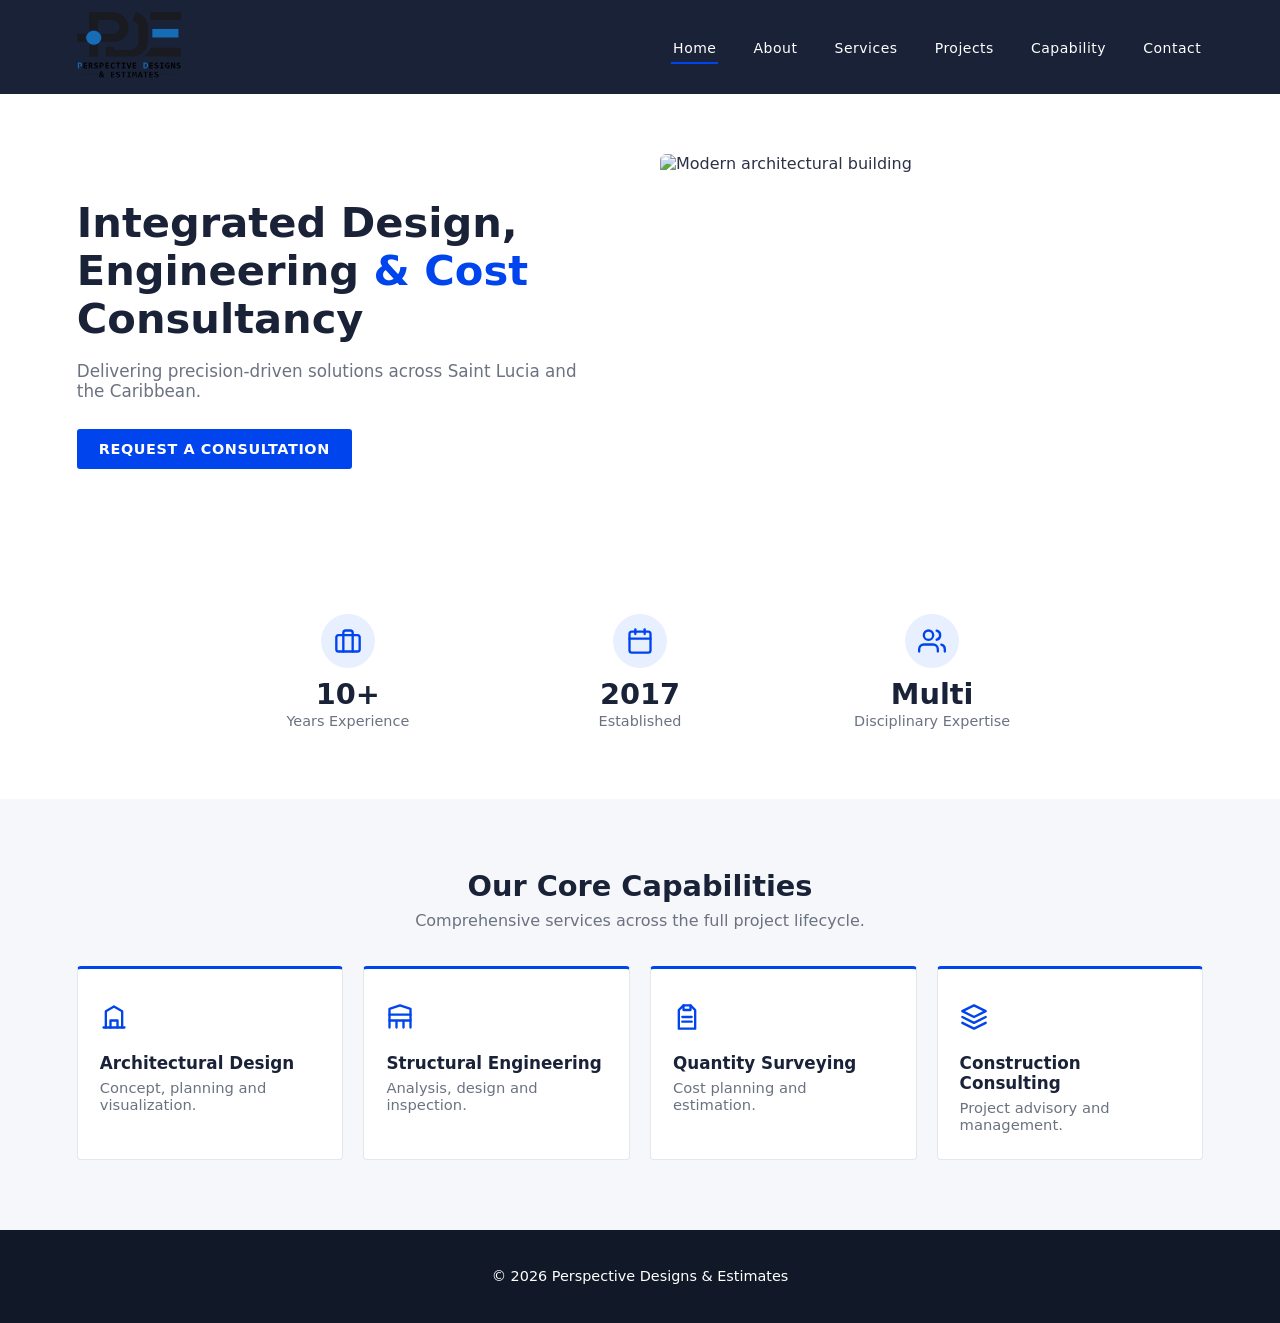
==== index.html @ bc28488f "Add files via upload" ====
<!DOCTYPE html>
<html lang="en">
<head>
<meta charset="UTF-8">
<meta name="viewport" content="width=device-width, initial-scale=1.0">
<title>PDE | Home</title>
<link rel="stylesheet" href="styles.css">
</head>

<body>

<header>
<img src="logo.png" class="logo" alt="PDE logo">
<nav>
<a href="index.html" class="active">Home</a>
<a href="about.html">About</a>
<a href="services.html">Services</a>
<a href="projects.html">Projects</a>
<a href="capability.html">Capability</a>
<a href="contact.html">Contact</a>
</nav>
</header>

<section class="hero-split">
<div class="hero-text">
<h1>Integrated Design, Engineering <span class="accent">&amp; Cost</span> Consultancy</h1>
<p>Delivering precision-driven solutions across Saint Lucia and the Caribbean.</p>
<a href="contact.html" class="btn">Request a Consultation</a>
</div>
<div class="hero-image">
<img src="https://images.unsplash.com/photo-1600585154340-be6161a56a0c?auto=format&fit=crop&w=1200&q=80" alt="Modern architectural building">
</div>
</section>

<section class="stats">
<div class="stat">
<div class="stat-icon">
<svg viewBox="0 0 24 24" width="28" height="28" fill="none" stroke="currentColor" stroke-width="2" stroke-linecap="round" stroke-linejoin="round"><rect x="2" y="7" width="20" height="14" rx="2"/><path d="M16 21V5a2 2 0 0 0-2-2h-4a2 2 0 0 0-2 2v16"/></svg>
</div>
<div class="stat-value">10+</div>
<div class="stat-label">Years Experience</div>
</div>
<div class="stat">
<div class="stat-icon">
<svg viewBox="0 0 24 24" width="28" height="28" fill="none" stroke="currentColor" stroke-width="2" stroke-linecap="round" stroke-linejoin="round"><rect x="3" y="4" width="18" height="18" rx="2"/><line x1="16" y1="2" x2="16" y2="6"/><line x1="8" y1="2" x2="8" y2="6"/><line x1="3" y1="10" x2="21" y2="10"/></svg>
</div>
<div class="stat-value">2017</div>
<div class="stat-label">Established</div>
</div>
<div class="stat">
<div class="stat-icon">
<svg viewBox="0 0 24 24" width="28" height="28" fill="none" stroke="currentColor" stroke-width="2" stroke-linecap="round" stroke-linejoin="round"><path d="M17 21v-2a4 4 0 0 0-4-4H5a4 4 0 0 0-4 4v2"/><circle cx="9" cy="7" r="4"/><path d="M23 21v-2a4 4 0 0 0-3-3.87"/><path d="M16 3.13a4 4 0 0 1 0 7.75"/></svg>
</div>
<div class="stat-value">Multi</div>
<div class="stat-label">Disciplinary Expertise</div>
</div>
</section>

<section class="section capabilities">
<div class="section-head">
<h2>Our Core Capabilities</h2>
<p>Comprehensive services across the full project lifecycle.</p>
</div>
<div class="grid">
<div class="card">
<div class="card-icon">
<svg viewBox="0 0 24 24" width="28" height="28" fill="none" stroke="currentColor" stroke-width="2" stroke-linecap="round" stroke-linejoin="round"><path d="M3 21h18"/><path d="M5 21V7l7-4 7 4v14"/><path d="M9 21v-6h6v6"/></svg>
</div>
<h3>Architectural Design</h3>
<p>Concept, planning and visualization.</p>
</div>
<div class="card">
<div class="card-icon">
<svg viewBox="0 0 24 24" width="28" height="28" fill="none" stroke="currentColor" stroke-width="2" stroke-linecap="round" stroke-linejoin="round"><path d="M3 21V5l9-3 9 3v16"/><path d="M3 10h18"/><path d="M3 15h18"/><path d="M9 21v-5"/><path d="M15 21v-5"/></svg>
</div>
<h3>Structural Engineering</h3>
<p>Analysis, design and inspection.</p>
</div>
<div class="card">
<div class="card-icon">
<svg viewBox="0 0 24 24" width="28" height="28" fill="none" stroke="currentColor" stroke-width="2" stroke-linecap="round" stroke-linejoin="round"><path d="M9 2h6l4 4v16H5V6z"/><path d="M9 2v4h6V2"/><path d="M8 12h8"/><path d="M8 16h8"/></svg>
</div>
<h3>Quantity Surveying</h3>
<p>Cost planning and estimation.</p>
</div>
<div class="card">
<div class="card-icon">
<svg viewBox="0 0 24 24" width="28" height="28" fill="none" stroke="currentColor" stroke-width="2" stroke-linecap="round" stroke-linejoin="round"><path d="M12 2L2 7l10 5 10-5-10-5z"/><path d="M2 17l10 5 10-5"/><path d="M2 12l10 5 10-5"/></svg>
</div>
<h3>Construction Consulting</h3>
<p>Project advisory and management.</p>
</div>
</div>
</section>

<footer>
<p>© 2026 Perspective Designs &amp; Estimates</p>
</footer>

</body>
</html>
---- styles.css ----
:root {
    --dark: #1a2238;
    --accent: #0044ED;
    --accent-soft: #e8efff;
    --gray: #f5f7fa;
    --text: #2c3147;
    --muted: #6b7280;
    --border: #e5e7eb;
}

* { box-sizing: border-box; }

body {
    margin: 0;
    font-family: 'Segoe UI', system-ui, -apple-system, sans-serif;
    color: var(--text);
    background: #fff;
}

h1, h2, h3 { color: var(--dark); }

/* HEADER */
header {
    background: var(--dark);
    padding: 12px 6%;
    display: flex;
    justify-content: space-between;
    align-items: center;
}

.logo {
    height: 70px;
}

nav a {
    color: #fff;
    margin-left: 28px;
    text-decoration: none;
    font-size: 14px;
    letter-spacing: 0.5px;
    padding: 6px 2px;
    border-bottom: 2px solid transparent;
    transition: border-color 0.2s;
}

nav a:hover,
nav a.active {
    border-bottom-color: var(--accent);
}

/* HERO SPLIT */
.hero-split {
    display: grid;
    grid-template-columns: 1fr 1fr;
    gap: 40px;
    align-items: center;
    padding: 60px 6%;
    background: #fff;
}

.hero-text h1 {
    font-size: 2.6rem;
    line-height: 1.15;
    margin: 0 0 18px;
    font-weight: 700;
}

.hero-text .accent { color: var(--accent); }

.hero-text p {
    color: var(--muted);
    font-size: 1.05rem;
    margin: 0 0 28px;
    max-width: 520px;
}

.hero-image img {
    width: 100%;
    height: 360px;
    object-fit: cover;
    border-radius: 6px;
    display: block;
}

/* STATS */
.stats {
    display: grid;
    grid-template-columns: repeat(3, 1fr);
    gap: 30px;
    padding: 30px 6% 60px;
    max-width: 1000px;
    margin: 0 auto;
}

.stat {
    display: flex;
    flex-direction: column;
    align-items: center;
    text-align: center;
    padding: 10px;
}

.stat-icon {
    width: 54px;
    height: 54px;
    border-radius: 50%;
    background: var(--accent-soft);
    color: var(--accent);
    display: flex;
    align-items: center;
    justify-content: center;
    margin-bottom: 12px;
}

.stat-value {
    font-size: 1.8rem;
    font-weight: 700;
    color: var(--dark);
    line-height: 1;
}

.stat-label {
    color: var(--muted);
    font-size: 0.9rem;
    margin-top: 4px;
}

/* SECTIONS */
.section {
    padding: 70px 6%;
}

.section.gray,
.capabilities {
    background: var(--gray);
}

.section-head {
    text-align: center;
    margin-bottom: 36px;
}

.section-head h2 {
    font-size: 1.8rem;
    margin: 0 0 8px;
}

.section-head p {
    color: var(--muted);
    margin: 0;
}

/* GRID */
.grid {
    display: grid;
    grid-template-columns: repeat(auto-fit, minmax(230px, 1fr));
    gap: 20px;
    max-width: 1200px;
    margin: 0 auto;
}

.card {
    background: #fff;
    padding: 26px 22px;
    border: 1px solid var(--border);
    border-top: 3px solid var(--accent);
    border-radius: 4px;
    transition: transform 0.2s, box-shadow 0.2s;
}

.card:hover {
    transform: translateY(-3px);
    box-shadow: 0 10px 24px rgba(26, 34, 56, 0.08);
}

.card-icon {
    width: 44px;
    height: 44px;
    color: var(--accent);
    margin-bottom: 14px;
    display: flex;
    align-items: center;
    justify-content: flex-start;
}

.card h3 {
    margin: 0 0 6px;
    font-size: 1.05rem;
}

.card p {
    margin: 0;
    color: var(--muted);
    font-size: 0.92rem;
}

/* BUTTON */
.btn {
    display: inline-block;
    background: var(--accent);
    color: #fff;
    padding: 12px 22px;
    text-decoration: none;
    border-radius: 3px;
    font-size: 0.9rem;
    letter-spacing: 0.6px;
    text-transform: uppercase;
    font-weight: 600;
    transition: background 0.2s;
}

.btn:hover { background: #0033b8; }

/* FORM */
input, textarea {
    width: 100%;
    padding: 10px;
    margin: 10px 0;
    border: 1px solid var(--border);
    border-radius: 3px;
    font-family: inherit;
    font-size: 0.95rem;
}

textarea { min-height: 120px; }

button[type="submit"] {
    background: var(--accent);
    color: #fff;
    border: none;
    padding: 12px 22px;
    border-radius: 3px;
    cursor: pointer;
    font-weight: 600;
    letter-spacing: 0.5px;
    text-transform: uppercase;
}

/* FOOTER */
footer {
    background: #111827;
    color: #fff;
    text-align: center;
    padding: 24px;
    font-size: 0.9rem;
}

/* RESPONSIVE */
@media (max-width: 860px) {
    header { flex-direction: column; gap: 12px; padding: 16px 6%; }
    nav a { margin: 0 12px; }
    .hero-split { grid-template-columns: 1fr; padding: 40px 6%; }
    .hero-text h1 { font-size: 2rem; }
    .hero-image img { height: 240px; }
    .stats { grid-template-columns: 1fr; gap: 20px; }
}
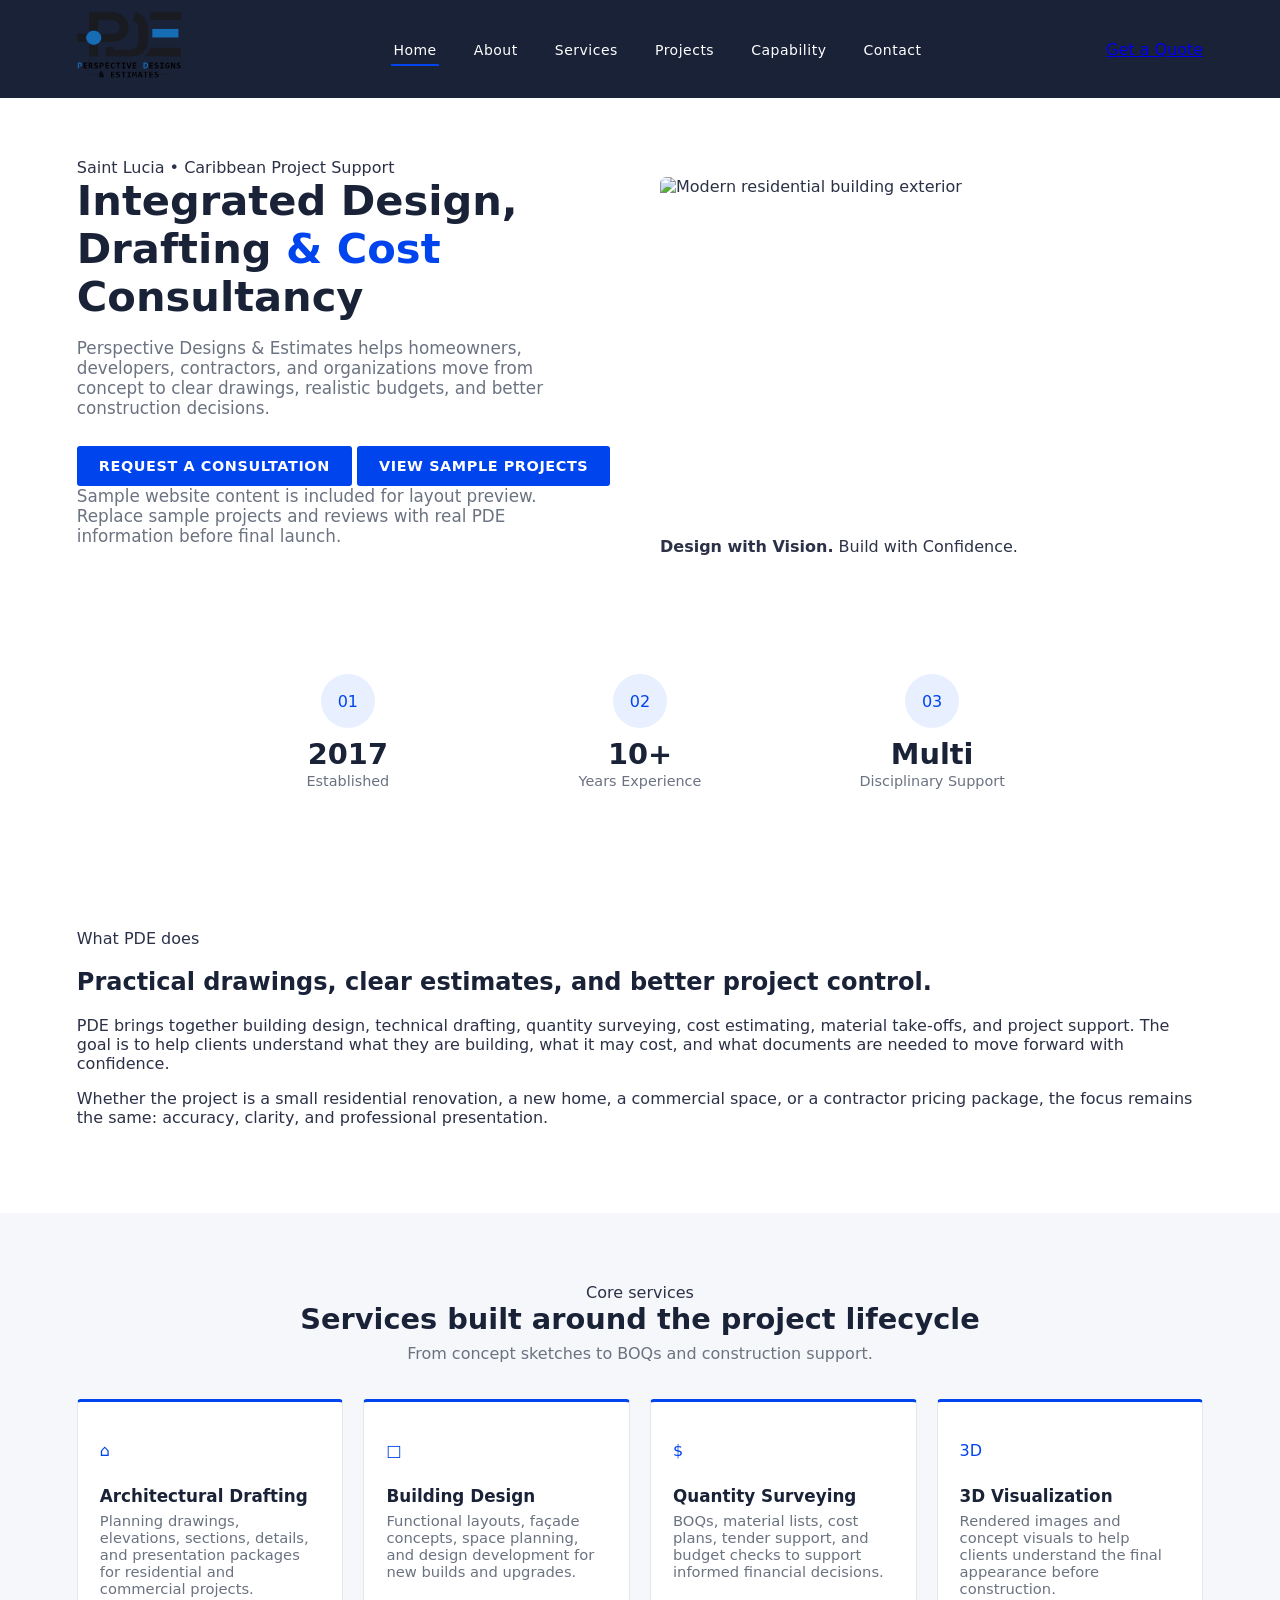
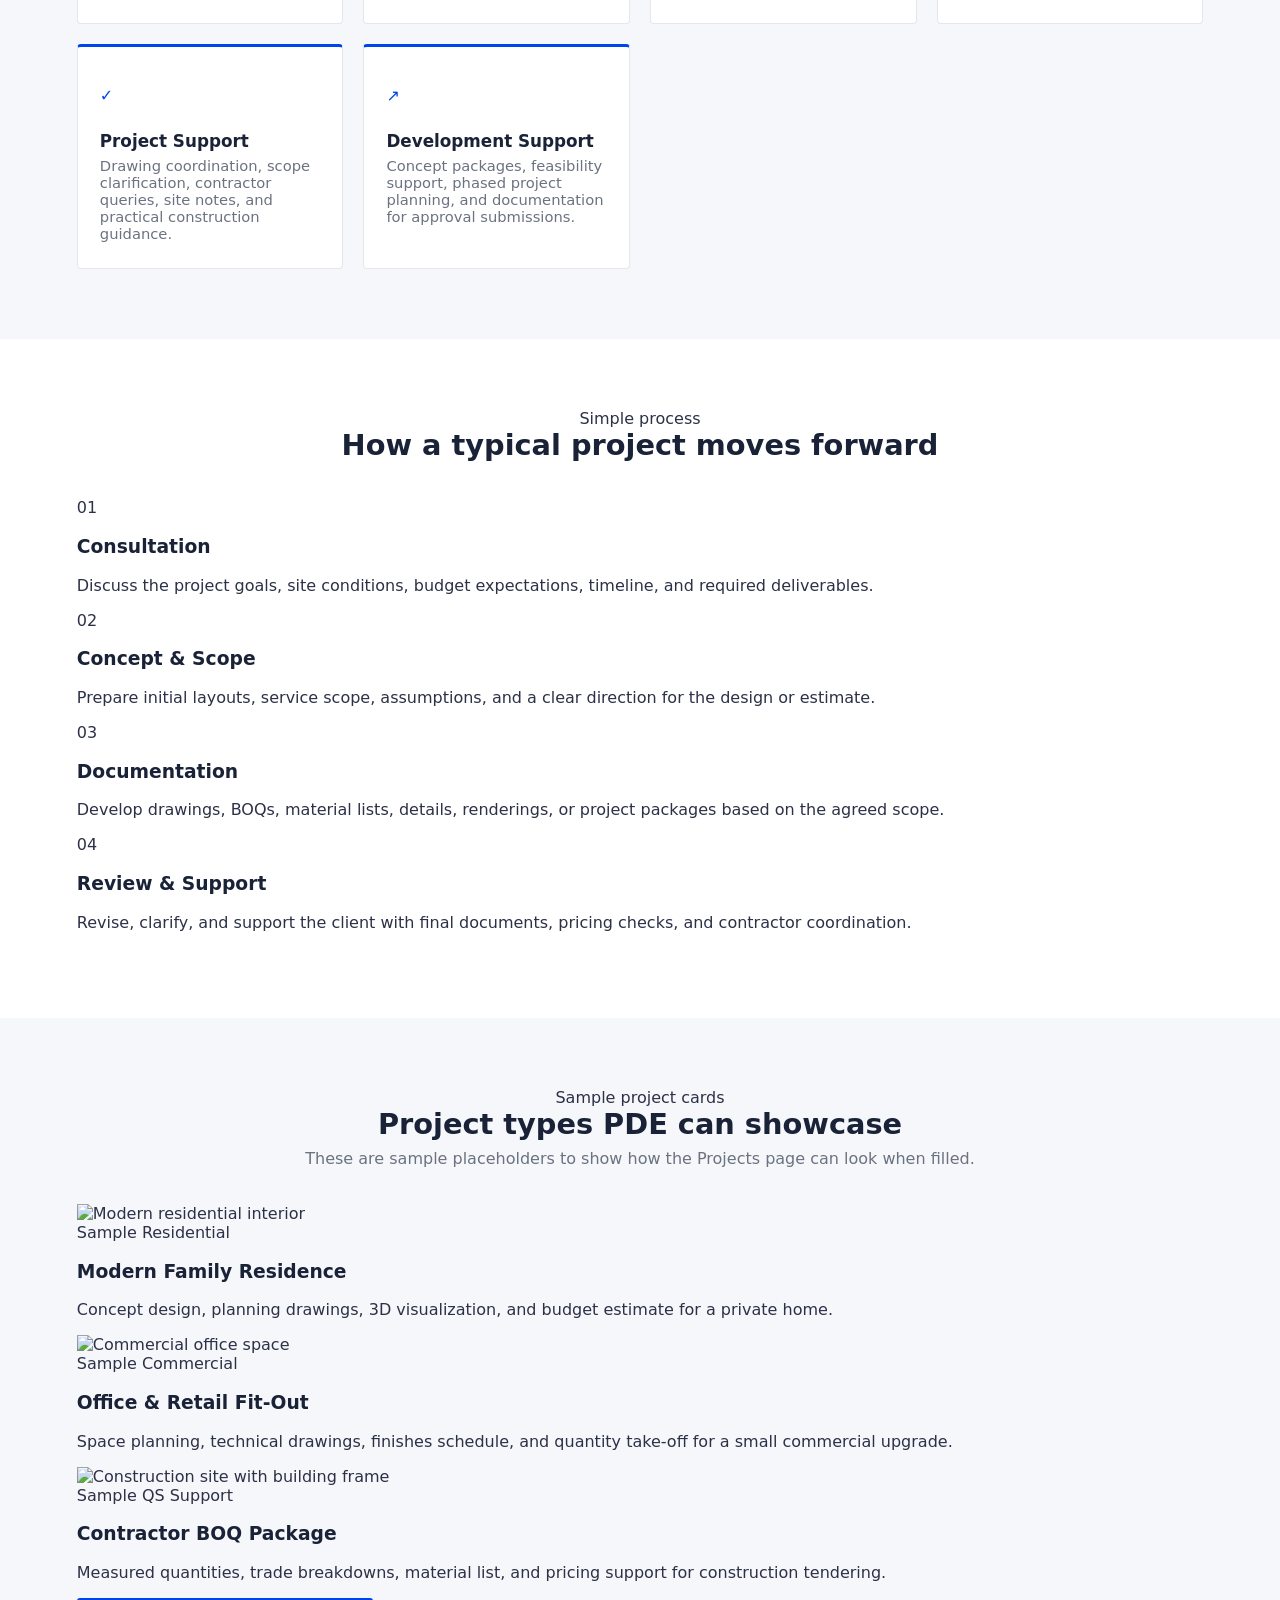
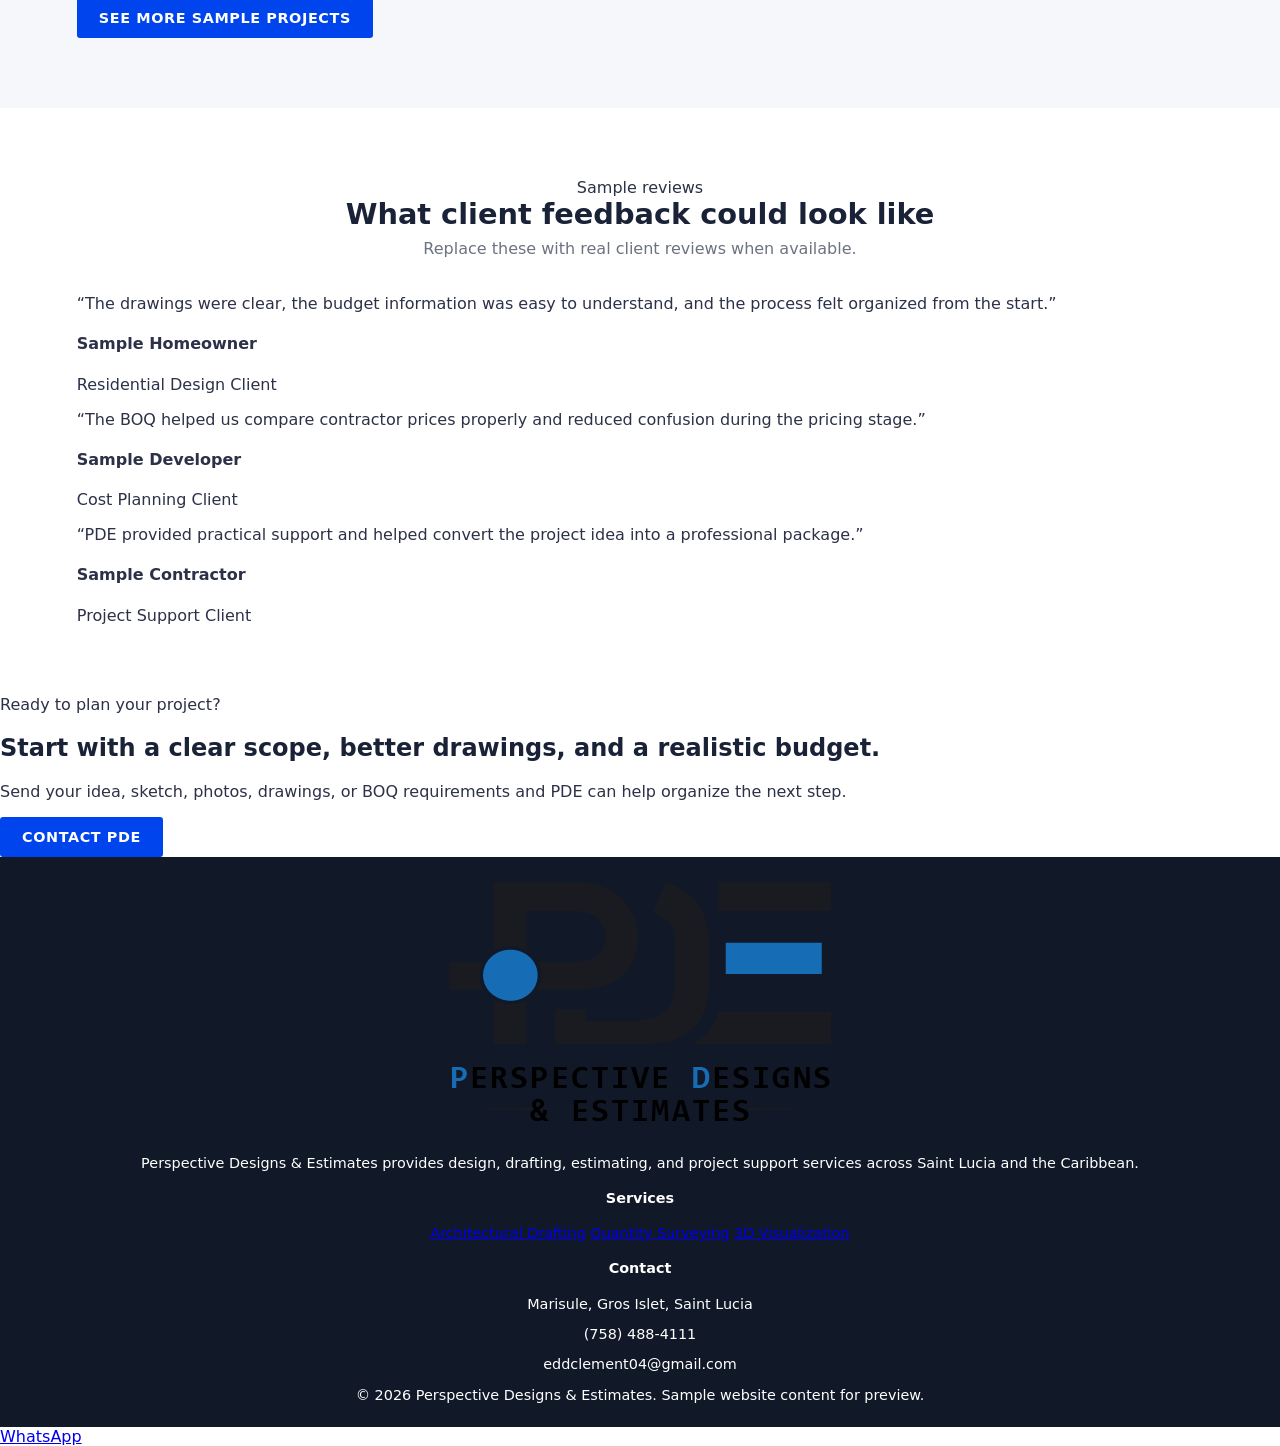
==== commit 49f3ffec: "Fill homepage with sample content" ====
--- a/index.html
+++ b/index.html
@@ -1,101 +1,245 @@
 <!DOCTYPE html>
 <html lang="en">
 <head>
-<meta charset="UTF-8">
-<meta name="viewport" content="width=device-width, initial-scale=1.0">
-<title>PDE | Home</title>
-<link rel="stylesheet" href="styles.css">
+  <meta charset="UTF-8">
+  <meta name="viewport" content="width=device-width, initial-scale=1.0">
+  <meta name="description" content="Perspective Designs & Estimates provides architectural drafting, building design, quantity surveying, estimating, and project support services in Saint Lucia and the Caribbean.">
+  <title>PDE | Perspective Designs & Estimates</title>
+  <link rel="stylesheet" href="styles.css">
 </head>
-
 <body>
 
-<header>
-<img src="logo.png" class="logo" alt="PDE logo">
-<nav>
-<a href="index.html" class="active">Home</a>
-<a href="about.html">About</a>
-<a href="services.html">Services</a>
-<a href="projects.html">Projects</a>
-<a href="capability.html">Capability</a>
-<a href="contact.html">Contact</a>
-</nav>
+<header class="site-header">
+  <a href="index.html" class="brand" aria-label="Perspective Designs & Estimates home">
+    <img src="logo.png" class="logo" alt="PDE logo">
+  </a>
+  <nav class="main-nav" aria-label="Main navigation">
+    <a href="index.html" class="active">Home</a>
+    <a href="about.html">About</a>
+    <a href="services.html">Services</a>
+    <a href="projects.html">Projects</a>
+    <a href="capability.html">Capability</a>
+    <a href="contact.html">Contact</a>
+  </nav>
+  <a href="contact.html" class="nav-cta">Get a Quote</a>
 </header>
 
-<section class="hero-split">
-<div class="hero-text">
-<h1>Integrated Design, Engineering <span class="accent">&amp; Cost</span> Consultancy</h1>
-<p>Delivering precision-driven solutions across Saint Lucia and the Caribbean.</p>
-<a href="contact.html" class="btn">Request a Consultation</a>
-</div>
-<div class="hero-image">
-<img src="https://images.unsplash.com/photo-1600585154340-be6161a56a0c?auto=format&fit=crop&w=1200&q=80" alt="Modern architectural building">
-</div>
-</section>
-
-<section class="stats">
-<div class="stat">
-<div class="stat-icon">
-<svg viewBox="0 0 24 24" width="28" height="28" fill="none" stroke="currentColor" stroke-width="2" stroke-linecap="round" stroke-linejoin="round"><rect x="2" y="7" width="20" height="14" rx="2"/><path d="M16 21V5a2 2 0 0 0-2-2h-4a2 2 0 0 0-2 2v16"/></svg>
-</div>
-<div class="stat-value">10+</div>
-<div class="stat-label">Years Experience</div>
-</div>
-<div class="stat">
-<div class="stat-icon">
-<svg viewBox="0 0 24 24" width="28" height="28" fill="none" stroke="currentColor" stroke-width="2" stroke-linecap="round" stroke-linejoin="round"><rect x="3" y="4" width="18" height="18" rx="2"/><line x1="16" y1="2" x2="16" y2="6"/><line x1="8" y1="2" x2="8" y2="6"/><line x1="3" y1="10" x2="21" y2="10"/></svg>
-</div>
-<div class="stat-value">2017</div>
-<div class="stat-label">Established</div>
-</div>
-<div class="stat">
-<div class="stat-icon">
-<svg viewBox="0 0 24 24" width="28" height="28" fill="none" stroke="currentColor" stroke-width="2" stroke-linecap="round" stroke-linejoin="round"><path d="M17 21v-2a4 4 0 0 0-4-4H5a4 4 0 0 0-4 4v2"/><circle cx="9" cy="7" r="4"/><path d="M23 21v-2a4 4 0 0 0-3-3.87"/><path d="M16 3.13a4 4 0 0 1 0 7.75"/></svg>
-</div>
-<div class="stat-value">Multi</div>
-<div class="stat-label">Disciplinary Expertise</div>
-</div>
-</section>
-
-<section class="section capabilities">
-<div class="section-head">
-<h2>Our Core Capabilities</h2>
-<p>Comprehensive services across the full project lifecycle.</p>
-</div>
-<div class="grid">
-<div class="card">
-<div class="card-icon">
-<svg viewBox="0 0 24 24" width="28" height="28" fill="none" stroke="currentColor" stroke-width="2" stroke-linecap="round" stroke-linejoin="round"><path d="M3 21h18"/><path d="M5 21V7l7-4 7 4v14"/><path d="M9 21v-6h6v6"/></svg>
-</div>
-<h3>Architectural Design</h3>
-<p>Concept, planning and visualization.</p>
-</div>
-<div class="card">
-<div class="card-icon">
-<svg viewBox="0 0 24 24" width="28" height="28" fill="none" stroke="currentColor" stroke-width="2" stroke-linecap="round" stroke-linejoin="round"><path d="M3 21V5l9-3 9 3v16"/><path d="M3 10h18"/><path d="M3 15h18"/><path d="M9 21v-5"/><path d="M15 21v-5"/></svg>
-</div>
-<h3>Structural Engineering</h3>
-<p>Analysis, design and inspection.</p>
-</div>
-<div class="card">
-<div class="card-icon">
-<svg viewBox="0 0 24 24" width="28" height="28" fill="none" stroke="currentColor" stroke-width="2" stroke-linecap="round" stroke-linejoin="round"><path d="M9 2h6l4 4v16H5V6z"/><path d="M9 2v4h6V2"/><path d="M8 12h8"/><path d="M8 16h8"/></svg>
-</div>
-<h3>Quantity Surveying</h3>
-<p>Cost planning and estimation.</p>
-</div>
-<div class="card">
-<div class="card-icon">
-<svg viewBox="0 0 24 24" width="28" height="28" fill="none" stroke="currentColor" stroke-width="2" stroke-linecap="round" stroke-linejoin="round"><path d="M12 2L2 7l10 5 10-5-10-5z"/><path d="M2 17l10 5 10-5"/><path d="M2 12l10 5 10-5"/></svg>
-</div>
-<h3>Construction Consulting</h3>
-<p>Project advisory and management.</p>
-</div>
-</div>
-</section>
-
-<footer>
-<p>© 2026 Perspective Designs &amp; Estimates</p>
+<main>
+  <section class="hero-split">
+    <div class="hero-text">
+      <span class="eyebrow">Saint Lucia • Caribbean Project Support</span>
+      <h1>Integrated Design, Drafting <span class="accent">& Cost</span> Consultancy</h1>
+      <p>Perspective Designs & Estimates helps homeowners, developers, contractors, and organizations move from concept to clear drawings, realistic budgets, and better construction decisions.</p>
+      <div class="button-row">
+        <a href="contact.html" class="btn">Request a Consultation</a>
+        <a href="projects.html" class="btn btn-outline">View Sample Projects</a>
+      </div>
+      <p class="sample-note">Sample website content is included for layout preview. Replace sample projects and reviews with real PDE information before final launch.</p>
+    </div>
+    <div class="hero-image feature-image">
+      <img src="https://images.unsplash.com/photo-1600585154340-be6161a56a0c?auto=format&fit=crop&w=1400&q=80" alt="Modern residential building exterior">
+      <div class="image-card">
+        <strong>Design with Vision.</strong>
+        <span>Build with Confidence.</span>
+      </div>
+    </div>
+  </section>
+
+  <section class="stats">
+    <div class="stat">
+      <div class="stat-icon">01</div>
+      <div class="stat-value">2017</div>
+      <div class="stat-label">Established</div>
+    </div>
+    <div class="stat">
+      <div class="stat-icon">02</div>
+      <div class="stat-value">10+</div>
+      <div class="stat-label">Years Experience</div>
+    </div>
+    <div class="stat">
+      <div class="stat-icon">03</div>
+      <div class="stat-value">Multi</div>
+      <div class="stat-label">Disciplinary Support</div>
+    </div>
+  </section>
+
+  <section class="section intro-section">
+    <div class="two-col">
+      <div>
+        <span class="eyebrow">What PDE does</span>
+        <h2>Practical drawings, clear estimates, and better project control.</h2>
+      </div>
+      <div>
+        <p>PDE brings together building design, technical drafting, quantity surveying, cost estimating, material take-offs, and project support. The goal is to help clients understand what they are building, what it may cost, and what documents are needed to move forward with confidence.</p>
+        <p>Whether the project is a small residential renovation, a new home, a commercial space, or a contractor pricing package, the focus remains the same: accuracy, clarity, and professional presentation.</p>
+      </div>
+    </div>
+  </section>
+
+  <section class="section gray capabilities">
+    <div class="section-head">
+      <span class="eyebrow">Core services</span>
+      <h2>Services built around the project lifecycle</h2>
+      <p>From concept sketches to BOQs and construction support.</p>
+    </div>
+    <div class="grid service-grid">
+      <article class="card">
+        <div class="card-icon">⌂</div>
+        <h3>Architectural Drafting</h3>
+        <p>Planning drawings, elevations, sections, details, and presentation packages for residential and commercial projects.</p>
+      </article>
+      <article class="card">
+        <div class="card-icon">□</div>
+        <h3>Building Design</h3>
+        <p>Functional layouts, façade concepts, space planning, and design development for new builds and upgrades.</p>
+      </article>
+      <article class="card">
+        <div class="card-icon">$</div>
+        <h3>Quantity Surveying</h3>
+        <p>BOQs, material lists, cost plans, tender support, and budget checks to support informed financial decisions.</p>
+      </article>
+      <article class="card">
+        <div class="card-icon">3D</div>
+        <h3>3D Visualization</h3>
+        <p>Rendered images and concept visuals to help clients understand the final appearance before construction.</p>
+      </article>
+      <article class="card">
+        <div class="card-icon">✓</div>
+        <h3>Project Support</h3>
+        <p>Drawing coordination, scope clarification, contractor queries, site notes, and practical construction guidance.</p>
+      </article>
+      <article class="card">
+        <div class="card-icon">↗</div>
+        <h3>Development Support</h3>
+        <p>Concept packages, feasibility support, phased project planning, and documentation for approval submissions.</p>
+      </article>
+    </div>
+  </section>
+
+  <section class="section process-section">
+    <div class="section-head">
+      <span class="eyebrow">Simple process</span>
+      <h2>How a typical project moves forward</h2>
+    </div>
+    <div class="process-grid">
+      <div class="process-step">
+        <span>01</span>
+        <h3>Consultation</h3>
+        <p>Discuss the project goals, site conditions, budget expectations, timeline, and required deliverables.</p>
+      </div>
+      <div class="process-step">
+        <span>02</span>
+        <h3>Concept & Scope</h3>
+        <p>Prepare initial layouts, service scope, assumptions, and a clear direction for the design or estimate.</p>
+      </div>
+      <div class="process-step">
+        <span>03</span>
+        <h3>Documentation</h3>
+        <p>Develop drawings, BOQs, material lists, details, renderings, or project packages based on the agreed scope.</p>
+      </div>
+      <div class="process-step">
+        <span>04</span>
+        <h3>Review & Support</h3>
+        <p>Revise, clarify, and support the client with final documents, pricing checks, and contractor coordination.</p>
+      </div>
+    </div>
+  </section>
+
+  <section class="section gray">
+    <div class="section-head">
+      <span class="eyebrow">Sample project cards</span>
+      <h2>Project types PDE can showcase</h2>
+      <p>These are sample placeholders to show how the Projects page can look when filled.</p>
+    </div>
+    <div class="project-grid">
+      <article class="project-card">
+        <img src="https://images.unsplash.com/photo-1600607687920-4e2a09cf159d?auto=format&fit=crop&w=900&q=80" alt="Modern residential interior">
+        <div class="project-content">
+          <span class="tag">Sample Residential</span>
+          <h3>Modern Family Residence</h3>
+          <p>Concept design, planning drawings, 3D visualization, and budget estimate for a private home.</p>
+        </div>
+      </article>
+      <article class="project-card">
+        <img src="https://images.unsplash.com/photo-1497366811353-6870744d04b2?auto=format&fit=crop&w=900&q=80" alt="Commercial office space">
+        <div class="project-content">
+          <span class="tag">Sample Commercial</span>
+          <h3>Office & Retail Fit-Out</h3>
+          <p>Space planning, technical drawings, finishes schedule, and quantity take-off for a small commercial upgrade.</p>
+        </div>
+      </article>
+      <article class="project-card">
+        <img src="https://images.unsplash.com/photo-1503387762-592deb58ef4e?auto=format&fit=crop&w=900&q=80" alt="Construction site with building frame">
+        <div class="project-content">
+          <span class="tag">Sample QS Support</span>
+          <h3>Contractor BOQ Package</h3>
+          <p>Measured quantities, trade breakdowns, material list, and pricing support for construction tendering.</p>
+        </div>
+      </article>
+    </div>
+    <div class="center-actions">
+      <a href="projects.html" class="btn">See More Sample Projects</a>
+    </div>
+  </section>
+
+  <section class="section testimonials-section">
+    <div class="section-head">
+      <span class="eyebrow">Sample reviews</span>
+      <h2>What client feedback could look like</h2>
+      <p>Replace these with real client reviews when available.</p>
+    </div>
+    <div class="testimonial-grid">
+      <article class="testimonial">
+        <p>“The drawings were clear, the budget information was easy to understand, and the process felt organized from the start.”</p>
+        <h4>Sample Homeowner</h4>
+        <span>Residential Design Client</span>
+      </article>
+      <article class="testimonial">
+        <p>“The BOQ helped us compare contractor prices properly and reduced confusion during the pricing stage.”</p>
+        <h4>Sample Developer</h4>
+        <span>Cost Planning Client</span>
+      </article>
+      <article class="testimonial">
+        <p>“PDE provided practical support and helped convert the project idea into a professional package.”</p>
+        <h4>Sample Contractor</h4>
+        <span>Project Support Client</span>
+      </article>
+    </div>
+  </section>
+
+  <section class="cta-band">
+    <div>
+      <span class="eyebrow light">Ready to plan your project?</span>
+      <h2>Start with a clear scope, better drawings, and a realistic budget.</h2>
+      <p>Send your idea, sketch, photos, drawings, or BOQ requirements and PDE can help organize the next step.</p>
+    </div>
+    <a href="contact.html" class="btn btn-light">Contact PDE</a>
+  </section>
+</main>
+
+<footer class="site-footer">
+  <div class="footer-grid">
+    <div>
+      <img src="logo.png" class="footer-logo" alt="PDE logo">
+      <p>Perspective Designs & Estimates provides design, drafting, estimating, and project support services across Saint Lucia and the Caribbean.</p>
+    </div>
+    <div>
+      <h4>Services</h4>
+      <a href="services.html">Architectural Drafting</a>
+      <a href="services.html">Quantity Surveying</a>
+      <a href="services.html">3D Visualization</a>
+    </div>
+    <div>
+      <h4>Contact</h4>
+      <p>Marisule, Gros Islet, Saint Lucia</p>
+      <p>(758) 488-4111</p>
+      <p>eddclement04@gmail.com</p>
+    </div>
+  </div>
+  <div class="footer-bottom">© 2026 Perspective Designs & Estimates. Sample website content for preview.</div>
 </footer>
+
+<a class="whatsapp-float" href="https://wa.me/17584884111" aria-label="Message PDE on WhatsApp">WhatsApp</a>
 
 </body>
 </html>
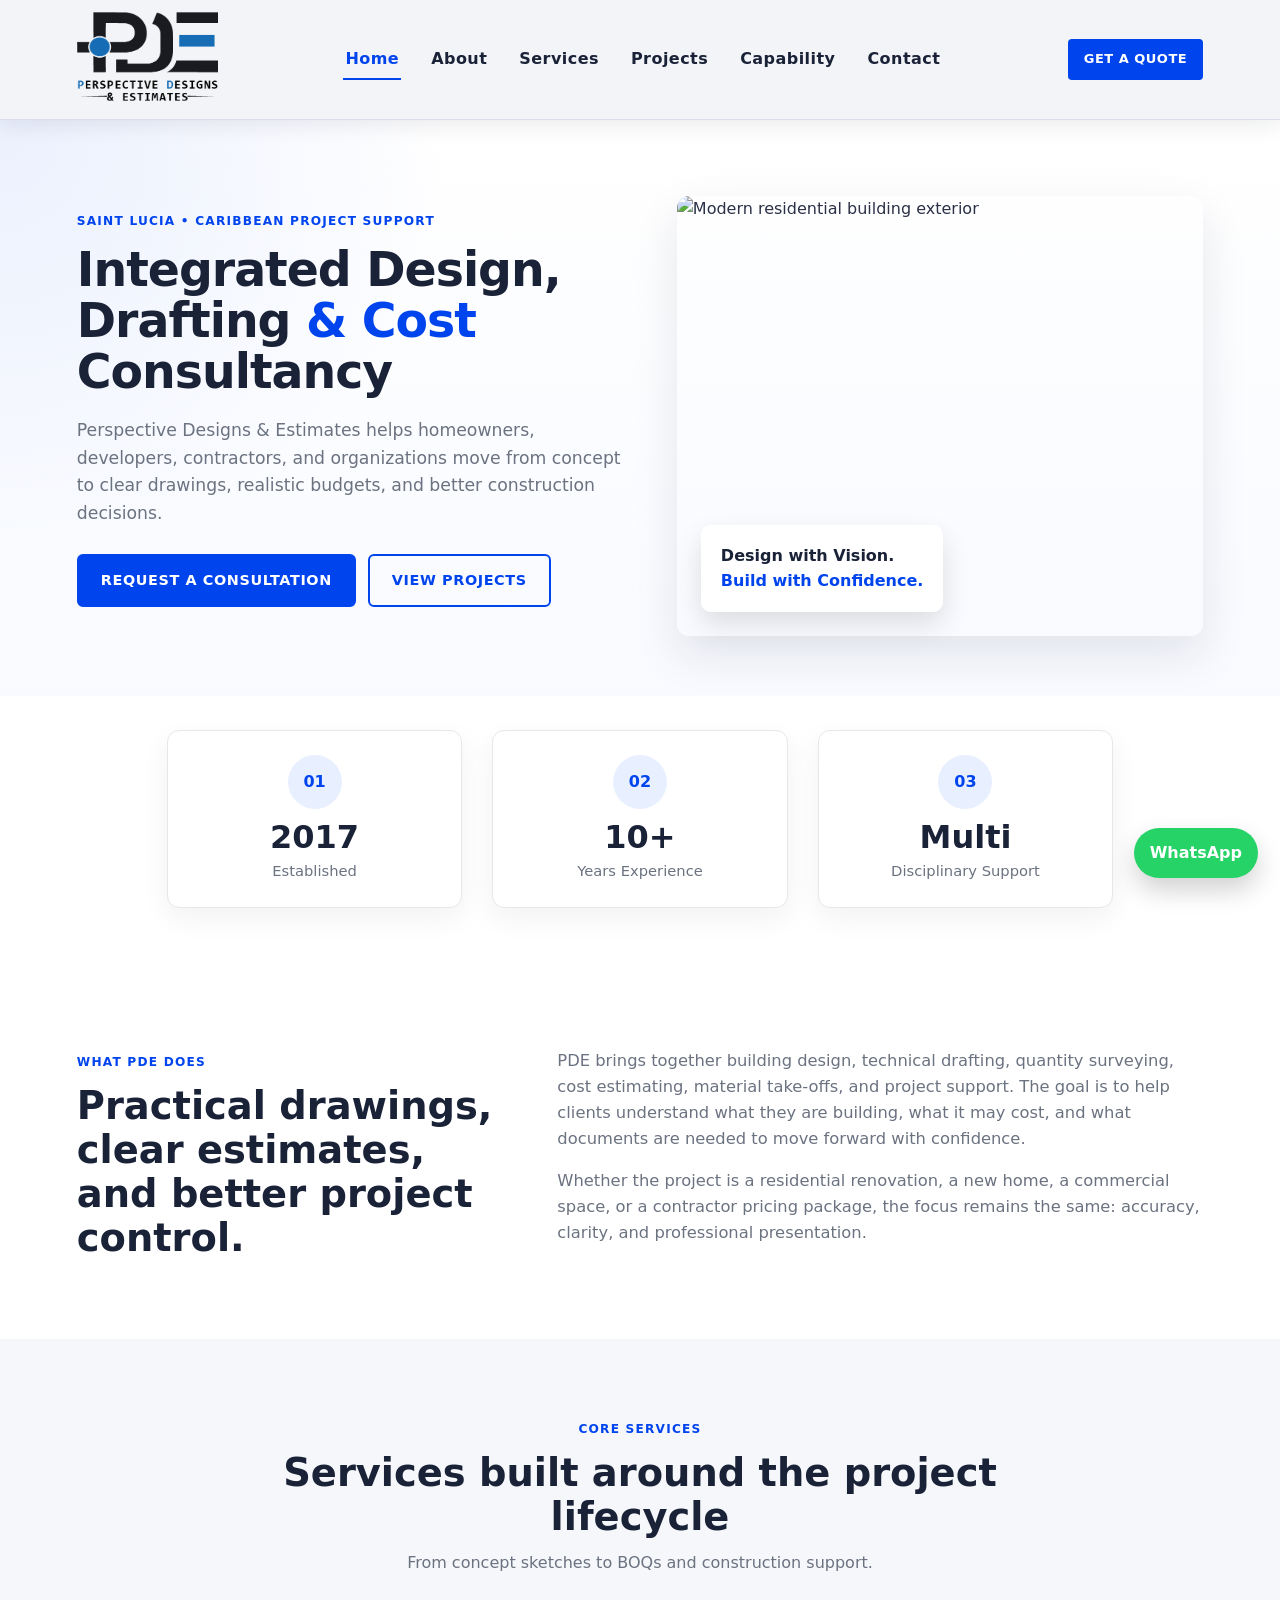
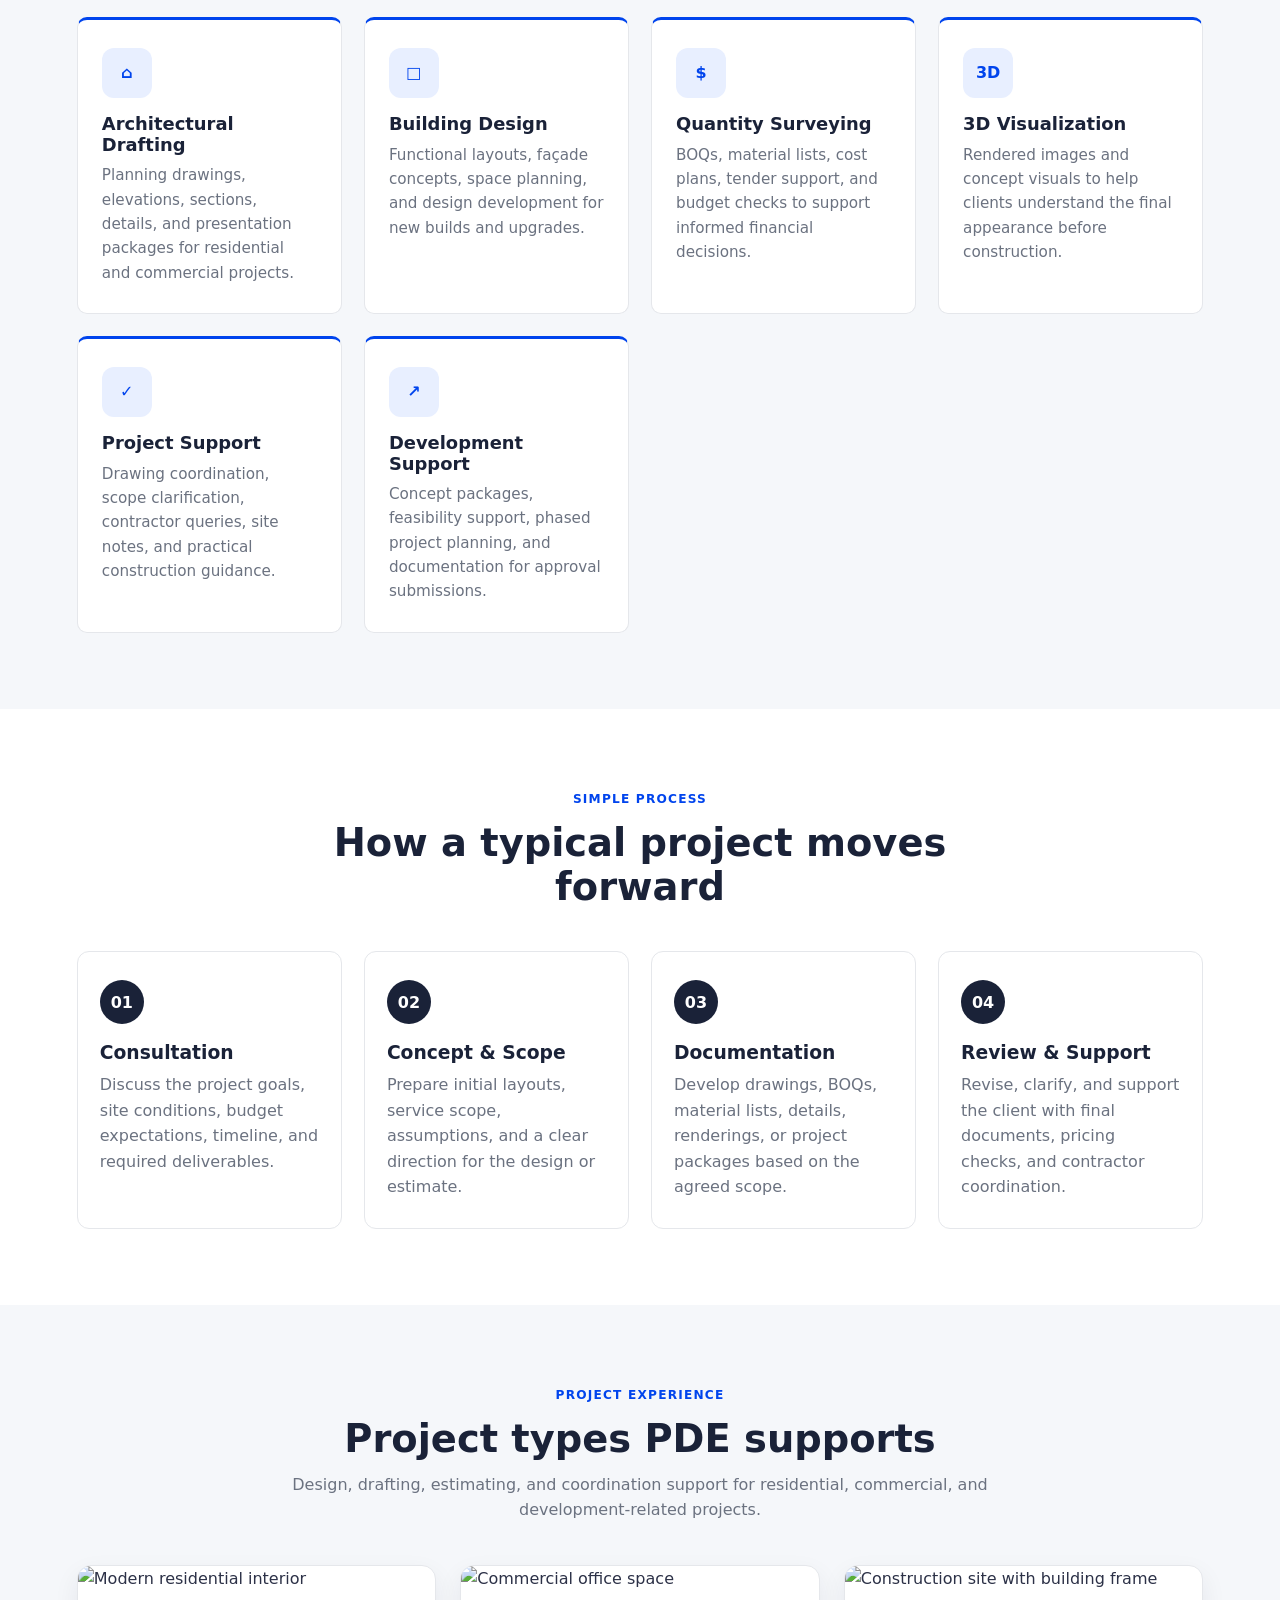
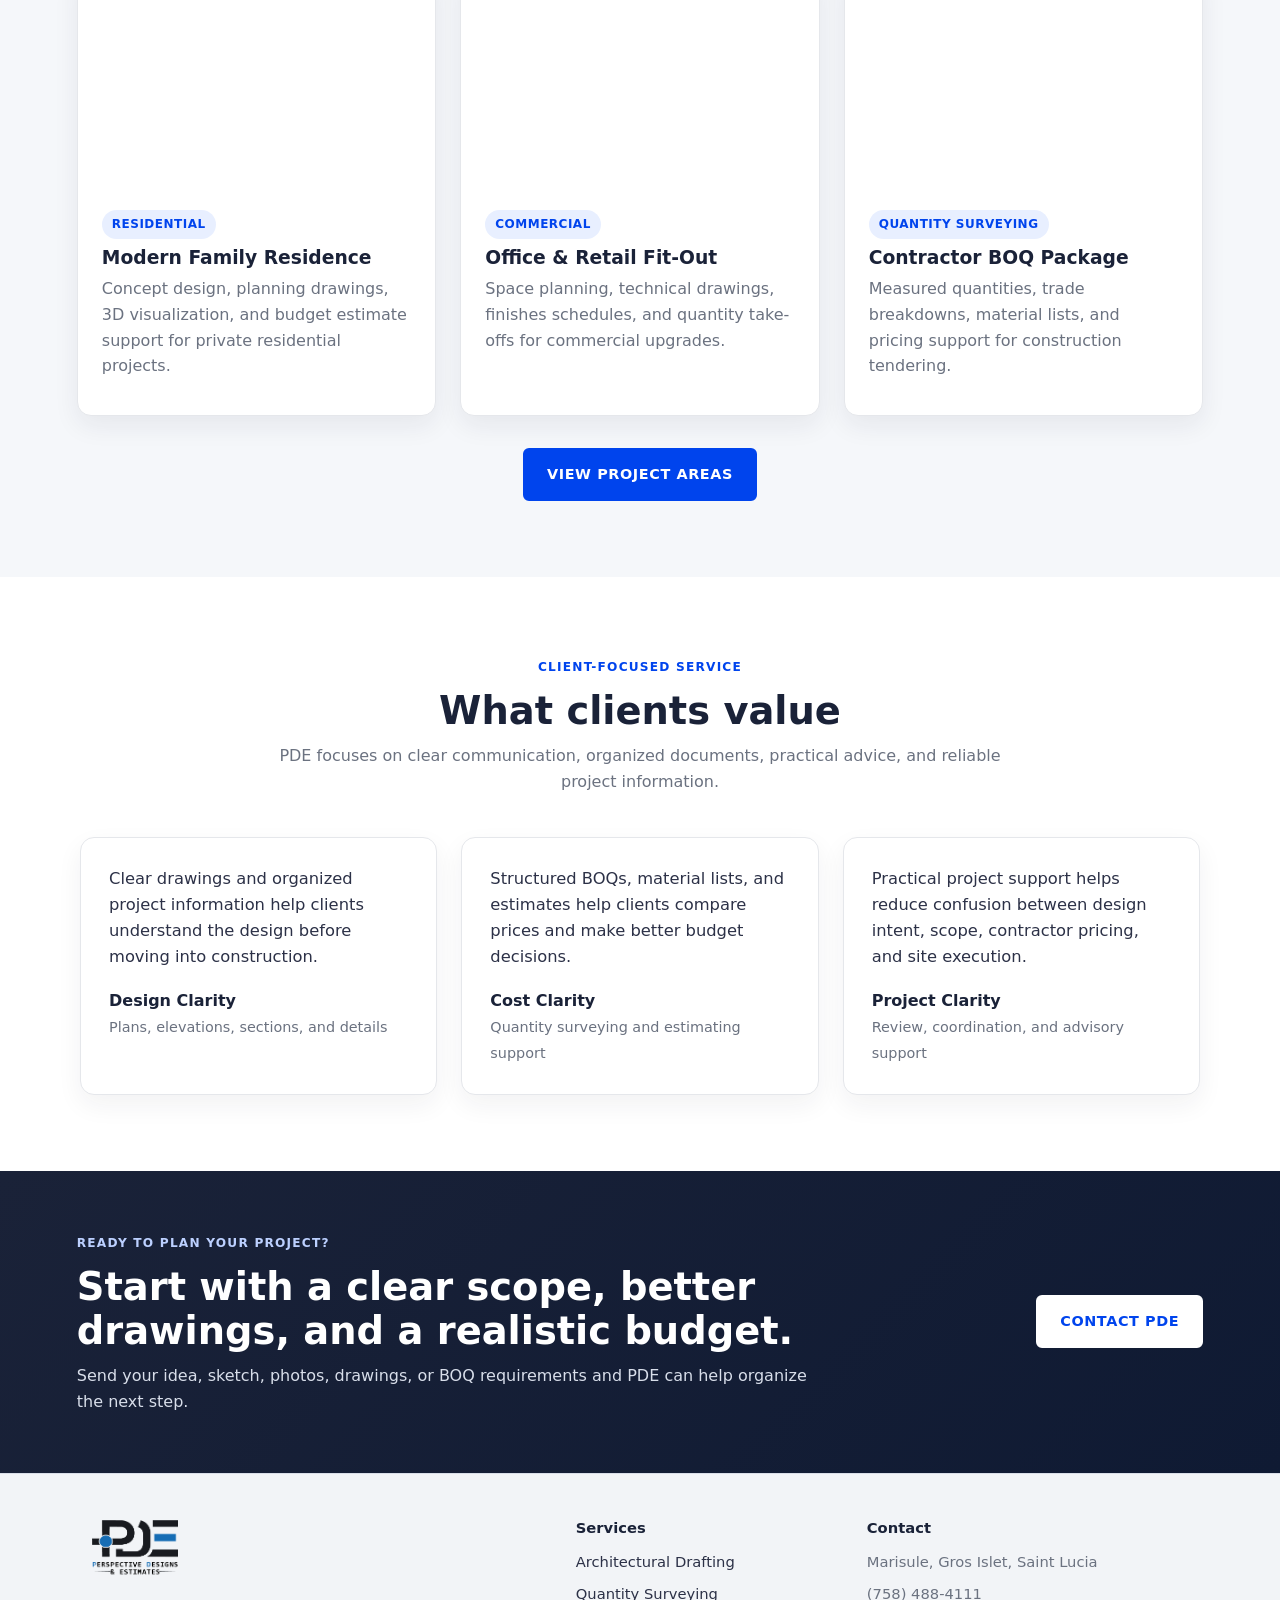
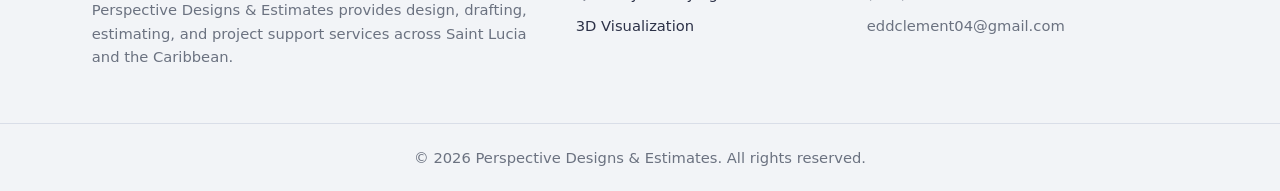
==== commit 5bad15a4: "Remove sample wording from homepage" ====
--- a/index.html
+++ b/index.html
@@ -32,9 +32,8 @@
       <p>Perspective Designs & Estimates helps homeowners, developers, contractors, and organizations move from concept to clear drawings, realistic budgets, and better construction decisions.</p>
       <div class="button-row">
         <a href="contact.html" class="btn">Request a Consultation</a>
-        <a href="projects.html" class="btn btn-outline">View Sample Projects</a>
-      </div>
-      <p class="sample-note">Sample website content is included for layout preview. Replace sample projects and reviews with real PDE information before final launch.</p>
+        <a href="projects.html" class="btn btn-outline">View Projects</a>
+      </div>
     </div>
     <div class="hero-image feature-image">
       <img src="https://images.unsplash.com/photo-1600585154340-be6161a56a0c?auto=format&fit=crop&w=1400&q=80" alt="Modern residential building exterior">
@@ -71,7 +70,7 @@
       </div>
       <div>
         <p>PDE brings together building design, technical drafting, quantity surveying, cost estimating, material take-offs, and project support. The goal is to help clients understand what they are building, what it may cost, and what documents are needed to move forward with confidence.</p>
-        <p>Whether the project is a small residential renovation, a new home, a commercial space, or a contractor pricing package, the focus remains the same: accuracy, clarity, and professional presentation.</p>
+        <p>Whether the project is a residential renovation, a new home, a commercial space, or a contractor pricing package, the focus remains the same: accuracy, clarity, and professional presentation.</p>
       </div>
     </div>
   </section>
@@ -147,62 +146,62 @@
 
   <section class="section gray">
     <div class="section-head">
-      <span class="eyebrow">Sample project cards</span>
-      <h2>Project types PDE can showcase</h2>
-      <p>These are sample placeholders to show how the Projects page can look when filled.</p>
+      <span class="eyebrow">Project experience</span>
+      <h2>Project types PDE supports</h2>
+      <p>Design, drafting, estimating, and coordination support for residential, commercial, and development-related projects.</p>
     </div>
     <div class="project-grid">
       <article class="project-card">
         <img src="https://images.unsplash.com/photo-1600607687920-4e2a09cf159d?auto=format&fit=crop&w=900&q=80" alt="Modern residential interior">
         <div class="project-content">
-          <span class="tag">Sample Residential</span>
+          <span class="tag">Residential</span>
           <h3>Modern Family Residence</h3>
-          <p>Concept design, planning drawings, 3D visualization, and budget estimate for a private home.</p>
+          <p>Concept design, planning drawings, 3D visualization, and budget estimate support for private residential projects.</p>
         </div>
       </article>
       <article class="project-card">
         <img src="https://images.unsplash.com/photo-1497366811353-6870744d04b2?auto=format&fit=crop&w=900&q=80" alt="Commercial office space">
         <div class="project-content">
-          <span class="tag">Sample Commercial</span>
+          <span class="tag">Commercial</span>
           <h3>Office & Retail Fit-Out</h3>
-          <p>Space planning, technical drawings, finishes schedule, and quantity take-off for a small commercial upgrade.</p>
+          <p>Space planning, technical drawings, finishes schedules, and quantity take-offs for commercial upgrades.</p>
         </div>
       </article>
       <article class="project-card">
         <img src="https://images.unsplash.com/photo-1503387762-592deb58ef4e?auto=format&fit=crop&w=900&q=80" alt="Construction site with building frame">
         <div class="project-content">
-          <span class="tag">Sample QS Support</span>
+          <span class="tag">Quantity Surveying</span>
           <h3>Contractor BOQ Package</h3>
-          <p>Measured quantities, trade breakdowns, material list, and pricing support for construction tendering.</p>
+          <p>Measured quantities, trade breakdowns, material lists, and pricing support for construction tendering.</p>
         </div>
       </article>
     </div>
     <div class="center-actions">
-      <a href="projects.html" class="btn">See More Sample Projects</a>
+      <a href="projects.html" class="btn">View Project Areas</a>
     </div>
   </section>
 
   <section class="section testimonials-section">
     <div class="section-head">
-      <span class="eyebrow">Sample reviews</span>
-      <h2>What client feedback could look like</h2>
-      <p>Replace these with real client reviews when available.</p>
+      <span class="eyebrow">Client-focused service</span>
+      <h2>What clients value</h2>
+      <p>PDE focuses on clear communication, organized documents, practical advice, and reliable project information.</p>
     </div>
     <div class="testimonial-grid">
       <article class="testimonial">
-        <p>“The drawings were clear, the budget information was easy to understand, and the process felt organized from the start.”</p>
-        <h4>Sample Homeowner</h4>
-        <span>Residential Design Client</span>
+        <p>Clear drawings and organized project information help clients understand the design before moving into construction.</p>
+        <h4>Design Clarity</h4>
+        <span>Plans, elevations, sections, and details</span>
       </article>
       <article class="testimonial">
-        <p>“The BOQ helped us compare contractor prices properly and reduced confusion during the pricing stage.”</p>
-        <h4>Sample Developer</h4>
-        <span>Cost Planning Client</span>
+        <p>Structured BOQs, material lists, and estimates help clients compare prices and make better budget decisions.</p>
+        <h4>Cost Clarity</h4>
+        <span>Quantity surveying and estimating support</span>
       </article>
       <article class="testimonial">
-        <p>“PDE provided practical support and helped convert the project idea into a professional package.”</p>
-        <h4>Sample Contractor</h4>
-        <span>Project Support Client</span>
+        <p>Practical project support helps reduce confusion between design intent, scope, contractor pricing, and site execution.</p>
+        <h4>Project Clarity</h4>
+        <span>Review, coordination, and advisory support</span>
       </article>
     </div>
   </section>
@@ -236,7 +235,7 @@
       <p>eddclement04@gmail.com</p>
     </div>
   </div>
-  <div class="footer-bottom">© 2026 Perspective Designs & Estimates. Sample website content for preview.</div>
+  <div class="footer-bottom">© 2026 Perspective Designs & Estimates. All rights reserved.</div>
 </footer>
 
 <a class="whatsapp-float" href="https://wa.me/17584884111" aria-label="Message PDE on WhatsApp">WhatsApp</a>
--- a/styles.css
+++ b/styles.css
@@ -1,85 +1,221 @@
 :root {
     --dark: #1a2238;
+    --dark-2: #111827;
     --accent: #0044ED;
+    --accent-dark: #0033b8;
     --accent-soft: #e8efff;
     --gray: #f5f7fa;
     --text: #2c3147;
     --muted: #6b7280;
     --border: #e5e7eb;
+    --white: #ffffff;
+    --shadow: 0 18px 45px rgba(26, 34, 56, 0.10);
 }
 
 * { box-sizing: border-box; }
+
+html { scroll-behavior: smooth; }
 
 body {
     margin: 0;
-    font-family: 'Segoe UI', system-ui, -apple-system, sans-serif;
+    font-family: 'Segoe UI', system-ui, -apple-system, BlinkMacSystemFont, sans-serif;
     color: var(--text);
     background: #fff;
-}
-
-h1, h2, h3 { color: var(--dark); }
+    line-height: 1.6;
+}
+
+img { max-width: 100%; }
+
+a { color: inherit; }
+
+h1, h2, h3, h4 {
+    color: var(--dark);
+    line-height: 1.15;
+}
+
+p { margin-top: 0; }
 
 /* HEADER */
+.site-header,
 header {
-    background: var(--dark);
+    background: #f2f4f7;
     padding: 12px 6%;
     display: flex;
     justify-content: space-between;
     align-items: center;
+    gap: 24px;
+    position: sticky;
+    top: 0;
+    z-index: 50;
+    border-bottom: 1px solid #d9dee8;
+    box-shadow: 0 6px 20px rgba(17, 24, 39, 0.08);
+}
+
+.brand {
+    display: flex;
+    align-items: center;
+    text-decoration: none;
+    flex: 0 0 auto;
 }
 
 .logo {
-    height: 70px;
-}
-
+    height: 95px;
+    display: block;
+}
+
+.main-nav,
+nav {
+    display: flex;
+    align-items: center;
+    justify-content: center;
+    flex-wrap: wrap;
+    gap: 6px 28px;
+}
+
+.main-nav a,
 nav a {
-    color: #fff;
-    margin-left: 28px;
+    color: var(--dark);
     text-decoration: none;
-    font-size: 14px;
-    letter-spacing: 0.5px;
-    padding: 6px 2px;
+    font-size: 16px;
+    font-weight: 700;
+    letter-spacing: 0.45px;
+    padding: 7px 2px;
     border-bottom: 2px solid transparent;
-    transition: border-color 0.2s;
-}
-
+    transition: border-color 0.2s, color 0.2s;
+}
+
+.main-nav a:hover,
+.main-nav a.active,
 nav a:hover,
 nav a.active {
     border-bottom-color: var(--accent);
-}
-
-/* HERO SPLIT */
+    color: var(--accent);
+}
+
+.nav-cta {
+    color: #fff;
+    background: var(--accent);
+    text-decoration: none;
+    padding: 10px 16px;
+    border-radius: 4px;
+    font-size: 13px;
+    font-weight: 700;
+    text-transform: uppercase;
+    letter-spacing: 0.5px;
+    white-space: nowrap;
+}
+
+/* HERO */
 .hero-split {
     display: grid;
-    grid-template-columns: 1fr 1fr;
-    gap: 40px;
-    align-items: center;
-    padding: 60px 6%;
-    background: #fff;
-}
+    grid-template-columns: minmax(0, 1fr) minmax(360px, 0.95fr);
+    gap: 46px;
+    align-items: center;
+    padding: 76px 6% 60px;
+    background:
+        radial-gradient(circle at top left, rgba(0, 68, 237, 0.08), transparent 32%),
+        linear-gradient(180deg, #fff 0%, #f8faff 100%);
+}
+
+.eyebrow {
+    display: inline-block;
+    color: var(--accent);
+    font-weight: 800;
+    text-transform: uppercase;
+    letter-spacing: 1.2px;
+    font-size: 0.76rem;
+    margin-bottom: 12px;
+}
+
+.eyebrow.light { color: #bcd0ff; }
 
 .hero-text h1 {
-    font-size: 2.6rem;
-    line-height: 1.15;
-    margin: 0 0 18px;
-    font-weight: 700;
-}
-
-.hero-text .accent { color: var(--accent); }
+    font-size: clamp(2.15rem, 3.7vw, 3.65rem);
+    line-height: 1.08;
+    margin: 0 0 20px;
+    font-weight: 800;
+    letter-spacing: -1px;
+}
+
+.hero-text .accent,
+.accent { color: var(--accent); }
 
 .hero-text p {
     color: var(--muted);
+    font-size: 1.08rem;
+    margin: 0 0 26px;
+    max-width: 640px;
+}
+
+.button-row {
+    display: flex;
+    flex-wrap: wrap;
+    gap: 12px;
+    align-items: center;
+    margin-bottom: 18px;
+}
+
+.sample-note,
+.form-note {
+    font-size: 0.88rem !important;
+    color: #7a8191 !important;
+    margin-top: 10px !important;
+}
+
+.hero-image img,
+.feature-image img {
+    width: 100%;
+    height: 440px;
+    object-fit: cover;
+    border-radius: 12px;
+    display: block;
+    box-shadow: var(--shadow);
+}
+
+.feature-image {
+    position: relative;
+}
+
+.image-card {
+    position: absolute;
+    left: 24px;
+    bottom: 24px;
+    background: rgba(255,255,255,0.94);
+    padding: 18px 20px;
+    border-radius: 10px;
+    box-shadow: 0 12px 28px rgba(0,0,0,0.12);
+}
+
+.image-card strong,
+.image-card span {
+    display: block;
+}
+
+.image-card strong { color: var(--dark); }
+.image-card span { color: var(--accent); font-weight: 700; }
+
+/* PAGE HERO */
+.page-hero {
+    padding: 82px 6%;
+    text-align: center;
+    background:
+        linear-gradient(rgba(26,34,56,0.88), rgba(26,34,56,0.88)),
+        url('https://images.unsplash.com/photo-1486406146926-c627a92ad1ab?auto=format&fit=crop&w=1600&q=80') center/cover;
+    color: #fff;
+}
+
+.page-hero h1 {
+    color: #fff;
+    max-width: 920px;
+    margin: 0 auto 18px;
+    font-size: clamp(2rem, 4vw, 3.5rem);
+}
+
+.page-hero p {
+    max-width: 760px;
+    margin: 0 auto;
+    color: #d8deea;
     font-size: 1.05rem;
-    margin: 0 0 28px;
-    max-width: 520px;
-}
-
-.hero-image img {
-    width: 100%;
-    height: 360px;
-    object-fit: cover;
-    border-radius: 6px;
-    display: block;
 }
 
 /* STATS */
@@ -87,8 +223,8 @@
     display: grid;
     grid-template-columns: repeat(3, 1fr);
     gap: 30px;
-    padding: 30px 6% 60px;
-    max-width: 1000px;
+    padding: 34px 6% 64px;
+    max-width: 1100px;
     margin: 0 auto;
 }
 
@@ -97,7 +233,11 @@
     flex-direction: column;
     align-items: center;
     text-align: center;
-    padding: 10px;
+    padding: 24px;
+    background: #fff;
+    border: 1px solid var(--border);
+    border-radius: 12px;
+    box-shadow: 0 10px 28px rgba(26, 34, 56, 0.06);
 }
 
 .stat-icon {
@@ -110,24 +250,29 @@
     align-items: center;
     justify-content: center;
     margin-bottom: 12px;
+    font-weight: 800;
 }
 
 .stat-value {
-    font-size: 1.8rem;
-    font-weight: 700;
+    font-size: 2rem;
+    font-weight: 800;
     color: var(--dark);
     line-height: 1;
 }
 
 .stat-label {
     color: var(--muted);
-    font-size: 0.9rem;
-    margin-top: 4px;
+    font-size: 0.92rem;
+    margin-top: 6px;
+}
+
+.capability-stats {
+    padding: 0;
 }
 
 /* SECTIONS */
 .section {
-    padding: 70px 6%;
+    padding: 76px 6%;
 }
 
 .section.gray,
@@ -137,12 +282,13 @@
 
 .section-head {
     text-align: center;
-    margin-bottom: 36px;
+    margin: 0 auto 42px;
+    max-width: 760px;
 }
 
 .section-head h2 {
-    font-size: 1.8rem;
-    margin: 0 0 8px;
+    font-size: clamp(1.8rem, 3vw, 2.6rem);
+    margin: 0 0 10px;
 }
 
 .section-head p {
@@ -150,107 +296,534 @@
     margin: 0;
 }
 
-/* GRID */
+.two-col {
+    display: grid;
+    grid-template-columns: minmax(260px, 0.8fr) minmax(0, 1.2fr);
+    gap: 50px;
+    max-width: 1150px;
+    margin: 0 auto;
+    align-items: start;
+}
+
+.two-col h2 {
+    font-size: clamp(1.8rem, 3vw, 2.8rem);
+    margin: 0;
+}
+
+.two-col p {
+    color: var(--muted);
+    font-size: 1.02rem;
+}
+
+/* GRID / CARDS */
 .grid {
     display: grid;
     grid-template-columns: repeat(auto-fit, minmax(230px, 1fr));
-    gap: 20px;
+    gap: 22px;
     max-width: 1200px;
     margin: 0 auto;
+}
+
+.three-grid {
+    grid-template-columns: repeat(3, 1fr);
+}
+
+.value-grid {
+    grid-template-columns: repeat(auto-fit, minmax(240px, 1fr));
 }
 
 .card {
     background: #fff;
-    padding: 26px 22px;
+    padding: 28px 24px;
     border: 1px solid var(--border);
     border-top: 3px solid var(--accent);
-    border-radius: 4px;
+    border-radius: 10px;
     transition: transform 0.2s, box-shadow 0.2s;
 }
 
 .card:hover {
-    transform: translateY(-3px);
-    box-shadow: 0 10px 24px rgba(26, 34, 56, 0.08);
+    transform: translateY(-4px);
+    box-shadow: var(--shadow);
 }
 
 .card-icon {
+    width: 50px;
+    height: 50px;
+    border-radius: 12px;
+    color: var(--accent);
+    background: var(--accent-soft);
+    margin-bottom: 16px;
+    display: flex;
+    align-items: center;
+    justify-content: center;
+    font-weight: 800;
+}
+
+.card h3 {
+    margin: 0 0 8px;
+    font-size: 1.12rem;
+}
+
+.card p {
+    margin: 0;
+    color: var(--muted);
+    font-size: 0.95rem;
+}
+
+.tall-card { min-height: 220px; }
+
+.card-number {
+    display: inline-flex;
+    color: var(--accent);
+    background: var(--accent-soft);
+    font-weight: 800;
+    border-radius: 999px;
+    padding: 6px 12px;
+    margin-bottom: 14px;
+}
+
+.clean-list,
+.card ul,
+.service-detail ul,
+.project-card ul {
+    color: var(--muted);
+    padding-left: 20px;
+    margin-bottom: 0;
+}
+
+/* PROCESS */
+.process-grid {
+    max-width: 1200px;
+    margin: 0 auto;
+    display: grid;
+    grid-template-columns: repeat(4, 1fr);
+    gap: 22px;
+}
+
+.process-step {
+    padding: 28px 22px;
+    background: #fff;
+    border-radius: 12px;
+    border: 1px solid var(--border);
+    position: relative;
+    overflow: hidden;
+}
+
+.process-step span {
+    display: inline-flex;
     width: 44px;
     height: 44px;
+    align-items: center;
+    justify-content: center;
+    background: var(--dark);
+    color: #fff;
+    border-radius: 50%;
+    font-weight: 800;
+    margin-bottom: 18px;
+}
+
+.process-step h3 { margin: 0 0 8px; }
+.process-step p { color: var(--muted); margin: 0; }
+
+/* PROJECTS */
+.project-grid {
+    max-width: 1200px;
+    margin: 0 auto;
+    display: grid;
+    grid-template-columns: repeat(3, 1fr);
+    gap: 24px;
+}
+
+.full-projects {
+    grid-template-columns: repeat(3, 1fr);
+}
+
+.project-card {
+    background: #fff;
+    border-radius: 14px;
+    overflow: hidden;
+    border: 1px solid var(--border);
+    box-shadow: 0 10px 26px rgba(26, 34, 56, 0.07);
+    transition: transform 0.2s, box-shadow 0.2s;
+}
+
+.project-card:hover {
+    transform: translateY(-4px);
+    box-shadow: var(--shadow);
+}
+
+.project-card img {
+    width: 100%;
+    height: 220px;
+    object-fit: cover;
+    display: block;
+}
+
+.project-content {
+    padding: 24px;
+}
+
+.project-content h3 {
+    margin: 8px 0 8px;
+}
+
+.project-content p {
+    color: var(--muted);
+    margin-bottom: 12px;
+}
+
+.tag {
+    display: inline-flex;
     color: var(--accent);
-    margin-bottom: 14px;
-    display: flex;
-    align-items: center;
-    justify-content: flex-start;
-}
-
-.card h3 {
-    margin: 0 0 6px;
-    font-size: 1.05rem;
-}
-
-.card p {
+    background: var(--accent-soft);
+    padding: 5px 10px;
+    border-radius: 999px;
+    font-size: 0.75rem;
+    font-weight: 800;
+    text-transform: uppercase;
+    letter-spacing: 0.5px;
+}
+
+.center-actions {
+    text-align: center;
+    margin-top: 32px;
+}
+
+/* TESTIMONIALS */
+.testimonial-grid {
+    max-width: 1120px;
+    margin: 0 auto;
+    display: grid;
+    grid-template-columns: repeat(3, 1fr);
+    gap: 24px;
+}
+
+.testimonial {
+    background: #fff;
+    border: 1px solid var(--border);
+    border-radius: 14px;
+    padding: 28px;
+    box-shadow: 0 10px 26px rgba(26,34,56,0.06);
+}
+
+.testimonial p {
+    color: var(--text);
+    font-size: 1.02rem;
+    margin-bottom: 22px;
+}
+
+.testimonial h4 {
+    margin: 0 0 4px;
+}
+
+.testimonial span {
+    color: var(--muted);
+    font-size: 0.9rem;
+}
+
+/* SERVICES */
+.service-list {
+    max-width: 1150px;
+    margin: 0 auto;
+    display: grid;
+    gap: 22px;
+}
+
+.service-detail {
+    display: grid;
+    grid-template-columns: minmax(230px, 0.6fr) minmax(0, 1fr) minmax(220px, 0.6fr);
+    gap: 30px;
+    background: #fff;
+    border: 1px solid var(--border);
+    border-radius: 14px;
+    padding: 28px;
+    box-shadow: 0 10px 26px rgba(26, 34, 56, 0.05);
+}
+
+.service-detail h2 {
     margin: 0;
-    color: var(--muted);
+    font-size: 1.35rem;
+}
+
+.service-detail p {
+    color: var(--muted);
+    margin: 0;
+}
+
+/* CONTACT */
+.contact-grid {
+    max-width: 1150px;
+    margin: 0 auto;
+    display: grid;
+    grid-template-columns: 0.9fr 1.1fr;
+    gap: 40px;
+    align-items: start;
+}
+
+.contact-info h2 {
+    font-size: 2.2rem;
+    margin: 0 0 16px;
+}
+
+.contact-info p { color: var(--muted); }
+
+.info-card {
+    display: grid;
+    gap: 3px;
+    padding: 16px 0;
+    border-bottom: 1px solid var(--border);
+}
+
+.info-card strong { color: var(--dark); }
+.info-card span { color: var(--muted); }
+
+.contact-form {
+    background: var(--gray);
+    padding: 30px;
+    border-radius: 14px;
+    border: 1px solid var(--border);
+}
+
+.contact-form label {
+    display: block;
+    font-weight: 700;
+    color: var(--dark);
     font-size: 0.92rem;
-}
-
-/* BUTTON */
+    margin-top: 12px;
+}
+
+input,
+textarea,
+select {
+    width: 100%;
+    padding: 12px 13px;
+    margin: 7px 0 8px;
+    border: 1px solid var(--border);
+    border-radius: 6px;
+    font-family: inherit;
+    font-size: 0.95rem;
+    background: #fff;
+    color: var(--text);
+}
+
+textarea { min-height: 140px; resize: vertical; }
+
+button[type="submit"] {
+    background: var(--accent);
+    color: #fff;
+    border: none;
+    padding: 13px 22px;
+    border-radius: 6px;
+    cursor: pointer;
+    font-weight: 800;
+    letter-spacing: 0.5px;
+    text-transform: uppercase;
+    margin-top: 10px;
+}
+
+button[type="submit"]:hover { background: var(--accent-dark); }
+
+/* BUTTONS */
 .btn {
     display: inline-block;
     background: var(--accent);
     color: #fff;
-    padding: 12px 22px;
+    padding: 13px 22px;
     text-decoration: none;
-    border-radius: 3px;
+    border-radius: 6px;
     font-size: 0.9rem;
     letter-spacing: 0.6px;
     text-transform: uppercase;
-    font-weight: 600;
-    transition: background 0.2s;
-}
-
-.btn:hover { background: #0033b8; }
-
-/* FORM */
-input, textarea {
-    width: 100%;
-    padding: 10px;
-    margin: 10px 0;
-    border: 1px solid var(--border);
-    border-radius: 3px;
-    font-family: inherit;
-    font-size: 0.95rem;
-}
-
-textarea { min-height: 120px; }
-
-button[type="submit"] {
+    font-weight: 800;
+    transition: background 0.2s, color 0.2s, border-color 0.2s;
+    border: 2px solid var(--accent);
+}
+
+.btn:hover { background: var(--accent-dark); border-color: var(--accent-dark); }
+
+.btn-outline {
+    background: transparent;
+    color: var(--accent);
+}
+
+.btn-outline:hover {
     background: var(--accent);
     color: #fff;
-    border: none;
-    padding: 12px 22px;
-    border-radius: 3px;
-    cursor: pointer;
-    font-weight: 600;
-    letter-spacing: 0.5px;
-    text-transform: uppercase;
+    border-color: var(--accent);
+}
+
+.btn-light {
+    background: #fff;
+    color: var(--accent);
+    border-color: #fff;
+}
+
+.btn-light:hover {
+    background: #dbe6ff;
+    color: var(--accent-dark);
+    border-color: #dbe6ff;
+}
+
+/* CTA */
+.cta-band {
+    display: flex;
+    justify-content: space-between;
+    align-items: center;
+    gap: 30px;
+    padding: 58px 6%;
+    background: linear-gradient(135deg, var(--dark), #0f1a33);
+    color: #fff;
+}
+
+.cta-band h2 {
+    color: #fff;
+    font-size: clamp(1.7rem, 3vw, 2.5rem);
+    margin: 0 0 10px;
+    max-width: 800px;
+}
+
+.cta-band p {
+    color: #d8deea;
+    margin: 0;
+    max-width: 760px;
 }
 
 /* FOOTER */
+.site-footer,
 footer {
-    background: #111827;
-    color: #fff;
+    background: #f2f4f7;
+    color: var(--text);
+    padding: 0;
+    font-size: 0.92rem;
+    border-top: 1px solid #d9dee8;
+}
+
+.footer-grid {
+    display: grid;
+    grid-template-columns: 1.4fr 0.8fr 1fr;
+    gap: 34px;
+    padding: 46px 6%;
+    max-width: 1250px;
+    margin: 0 auto;
+}
+
+.footer-logo { height: 58px; margin-bottom: 14px; }
+
+.footer-grid p { color: var(--muted); margin-bottom: 8px; }
+
+.footer-grid h4 {
+    color: var(--dark);
+    margin: 0 0 14px;
+}
+
+.footer-grid a {
+    display: block;
+    color: var(--text);
+    text-decoration: none;
+    margin-bottom: 8px;
+}
+
+.footer-grid a:hover { color: var(--accent); }
+
+.footer-bottom {
     text-align: center;
-    padding: 24px;
-    font-size: 0.9rem;
+    padding: 22px 6%;
+    border-top: 1px solid #d9dee8;
+    color: var(--muted);
+}
+
+.whatsapp-float {
+    position: fixed;
+    right: 22px;
+    bottom: 22px;
+    background: #25D366;
+    color: #fff;
+    text-decoration: none;
+    padding: 12px 16px;
+    border-radius: 999px;
+    font-weight: 800;
+    box-shadow: 0 12px 26px rgba(0,0,0,0.18);
+    z-index: 60;
 }
 
 /* RESPONSIVE */
-@media (max-width: 860px) {
-    header { flex-direction: column; gap: 12px; padding: 16px 6%; }
-    nav a { margin: 0 12px; }
-    .hero-split { grid-template-columns: 1fr; padding: 40px 6%; }
-    .hero-text h1 { font-size: 2rem; }
-    .hero-image img { height: 240px; }
-    .stats { grid-template-columns: 1fr; gap: 20px; }
-}
+@media (max-width: 1000px) {
+    .site-header,
+    header {
+        flex-direction: column;
+        align-items: center;
+        gap: 12px;
+    }
+
+    .nav-cta { display: none; }
+
+    .hero-split,
+    .two-col,
+    .contact-grid {
+        grid-template-columns: 1fr;
+    }
+
+    .project-grid,
+    .full-projects,
+    .testimonial-grid,
+    .process-grid,
+    .three-grid,
+    .footer-grid {
+        grid-template-columns: 1fr 1fr;
+    }
+
+    .service-detail {
+        grid-template-columns: 1fr;
+    }
+}
+
+@media (max-width: 700px) {
+    .site-header,
+    header {
+        position: static;
+        padding: 16px 5%;
+    }
+
+    .logo { height: 78px; }
+
+    .main-nav,
+    nav {
+        gap: 4px 14px;
+    }
+
+    .main-nav a,
+    nav a {
+        font-size: 15px;
+    }
+
+    .hero-split,
+    .section,
+    .page-hero,
+    .cta-band {
+        padding-left: 5%;
+        padding-right: 5%;
+    }
+
+    .hero-split { padding-top: 46px; }
+    .hero-image img, .feature-image img { height: 260px; }
+    .image-card { position: static; margin-top: 12px; }
+
+    .stats,
+    .project-grid,
+    .full-projects,
+    .testimonial-grid,
+    .process-grid,
+    .three-grid,
+    .footer-grid,
+    .capability-stats {
+        grid-template-columns: 1fr;
+    }
+
+    .cta-band {
+        flex-direction: column;
+        align-items: flex-start;
+    }
+
+    .contact-form { padding: 22px; }
+    .whatsapp-float { right: 14px; bottom: 14px; }
+}
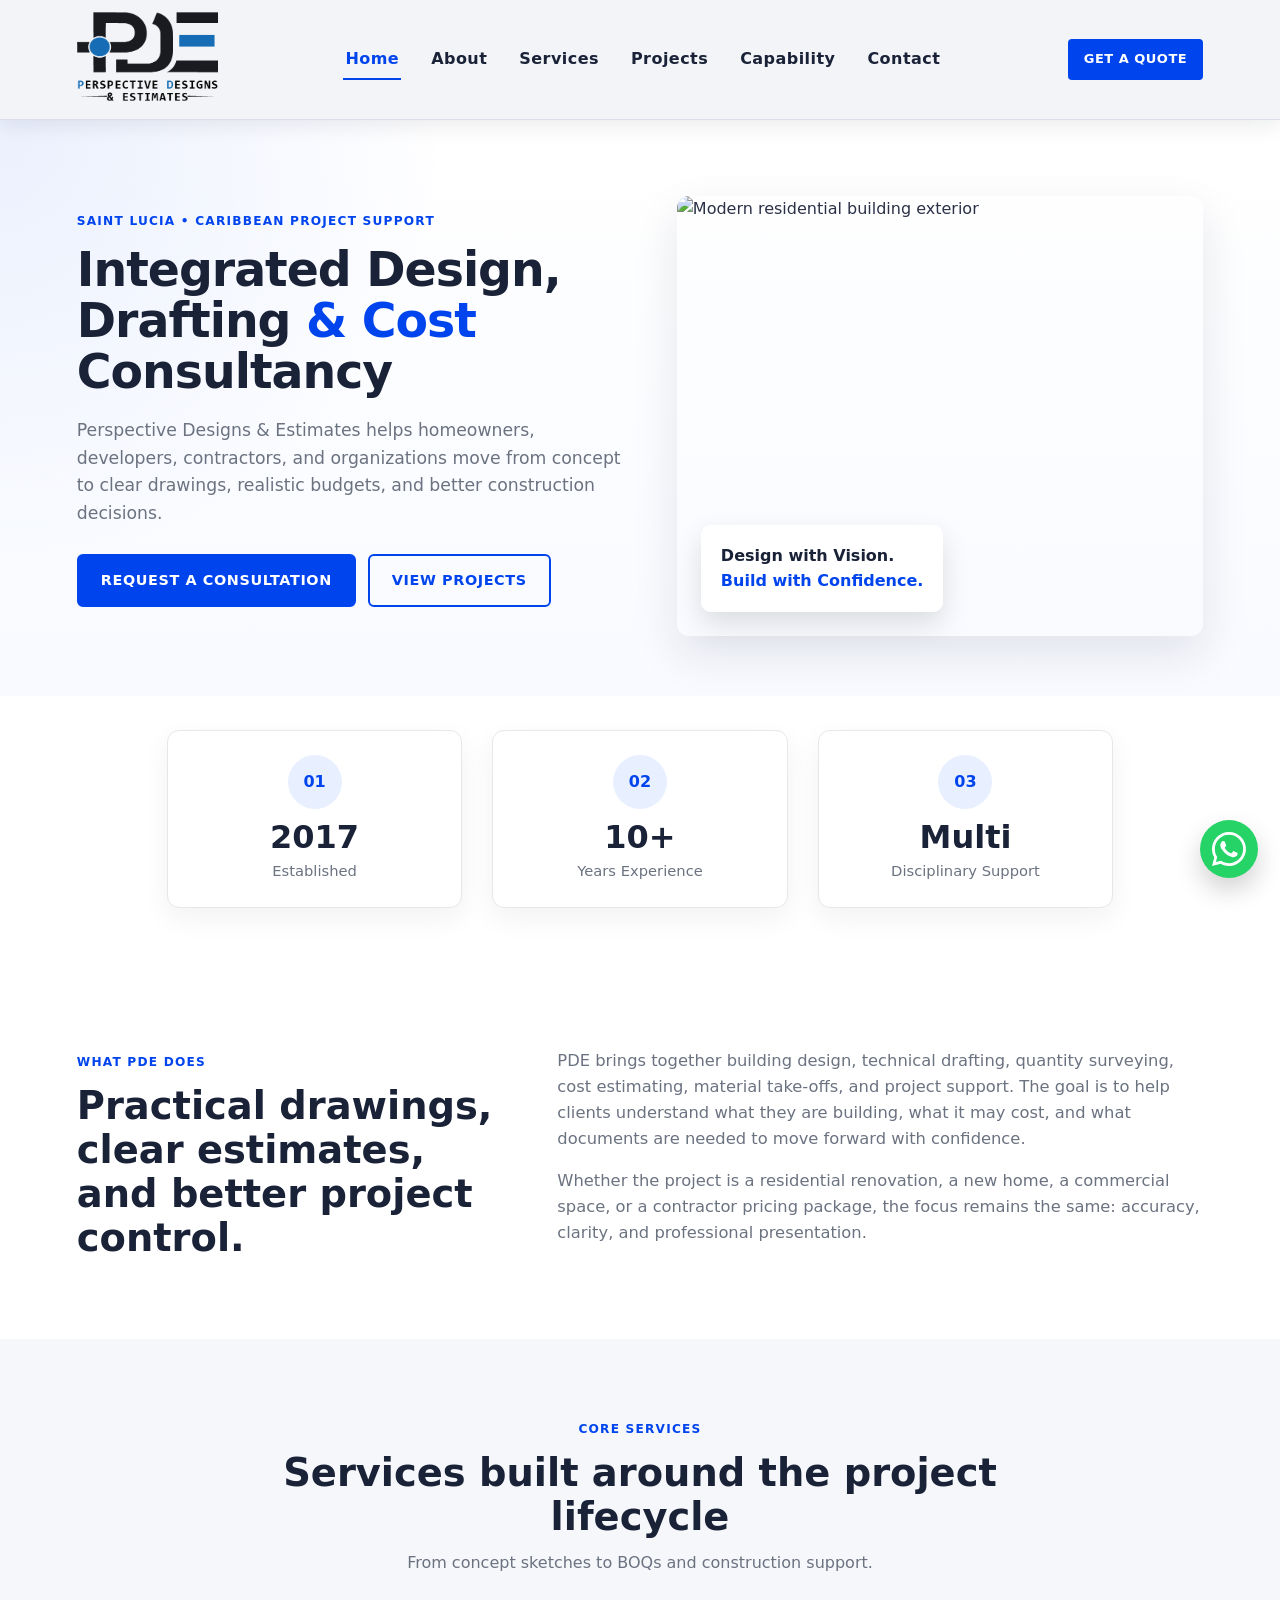
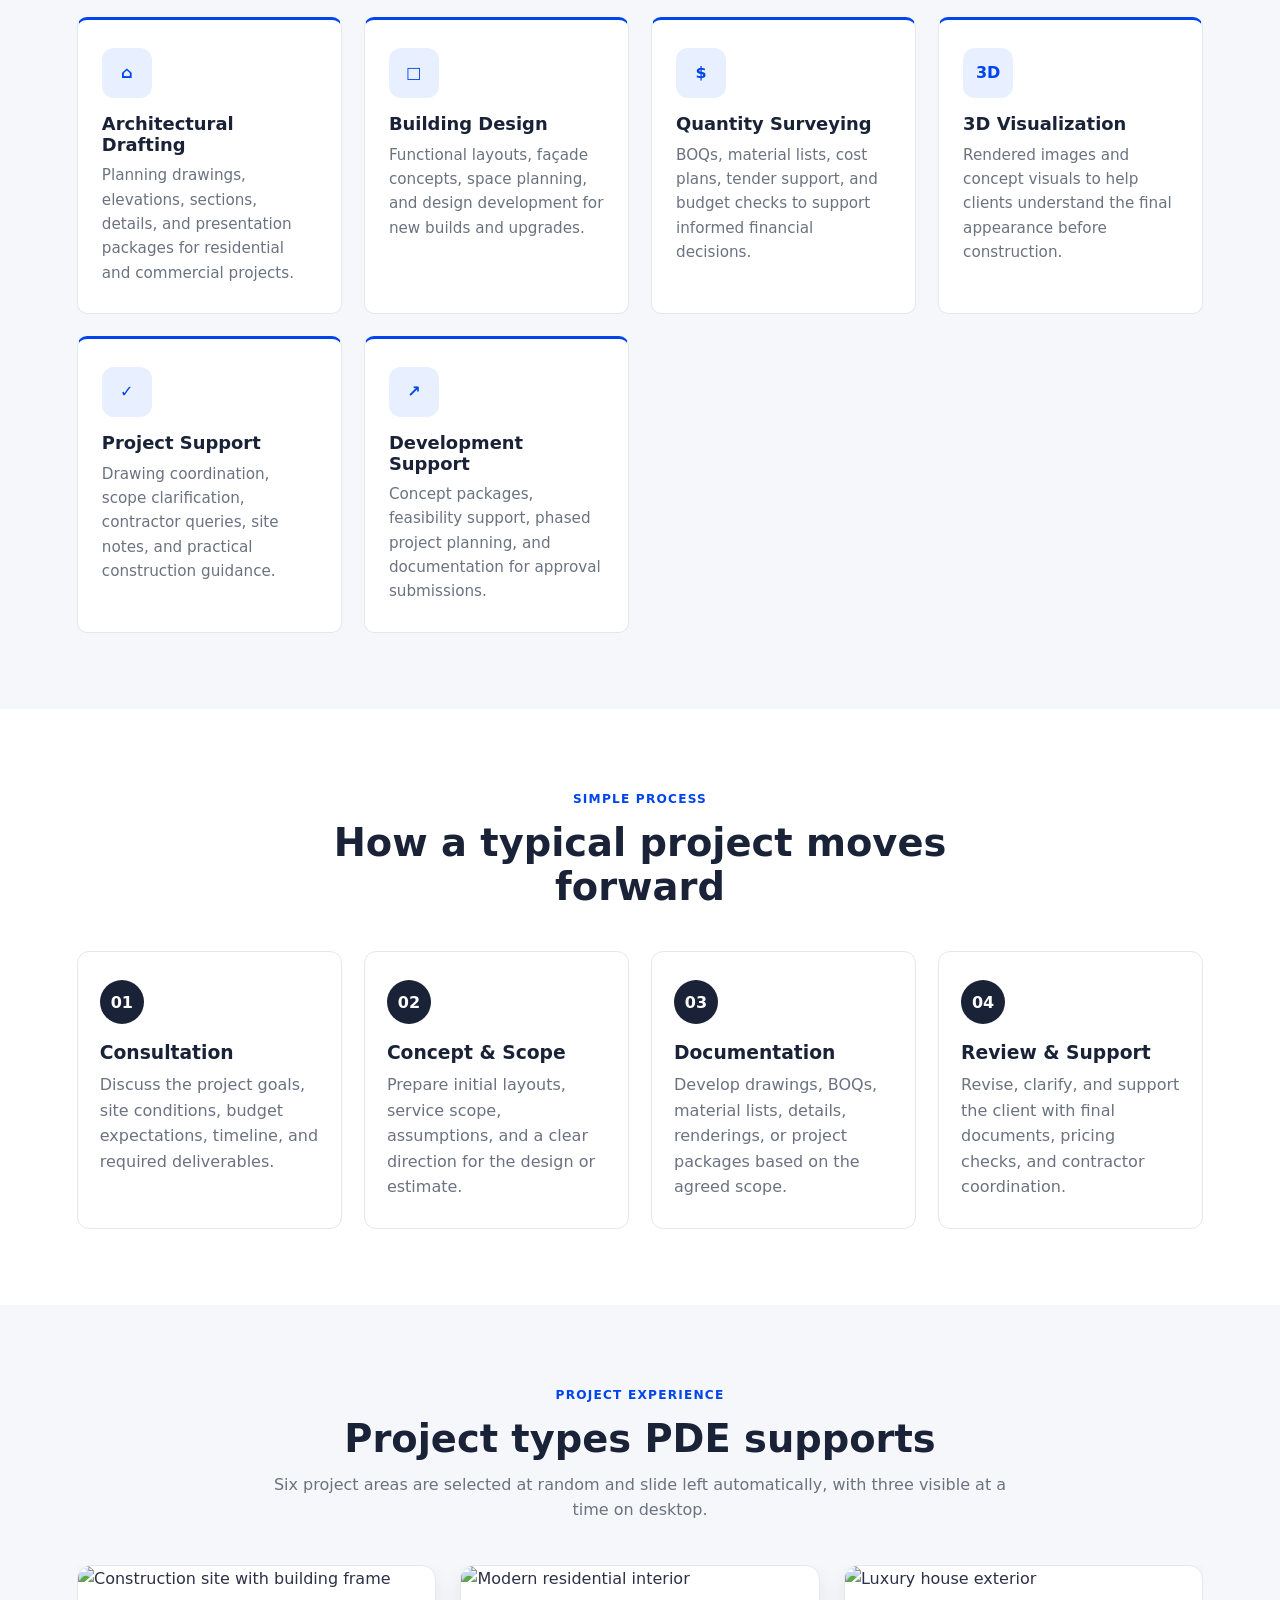
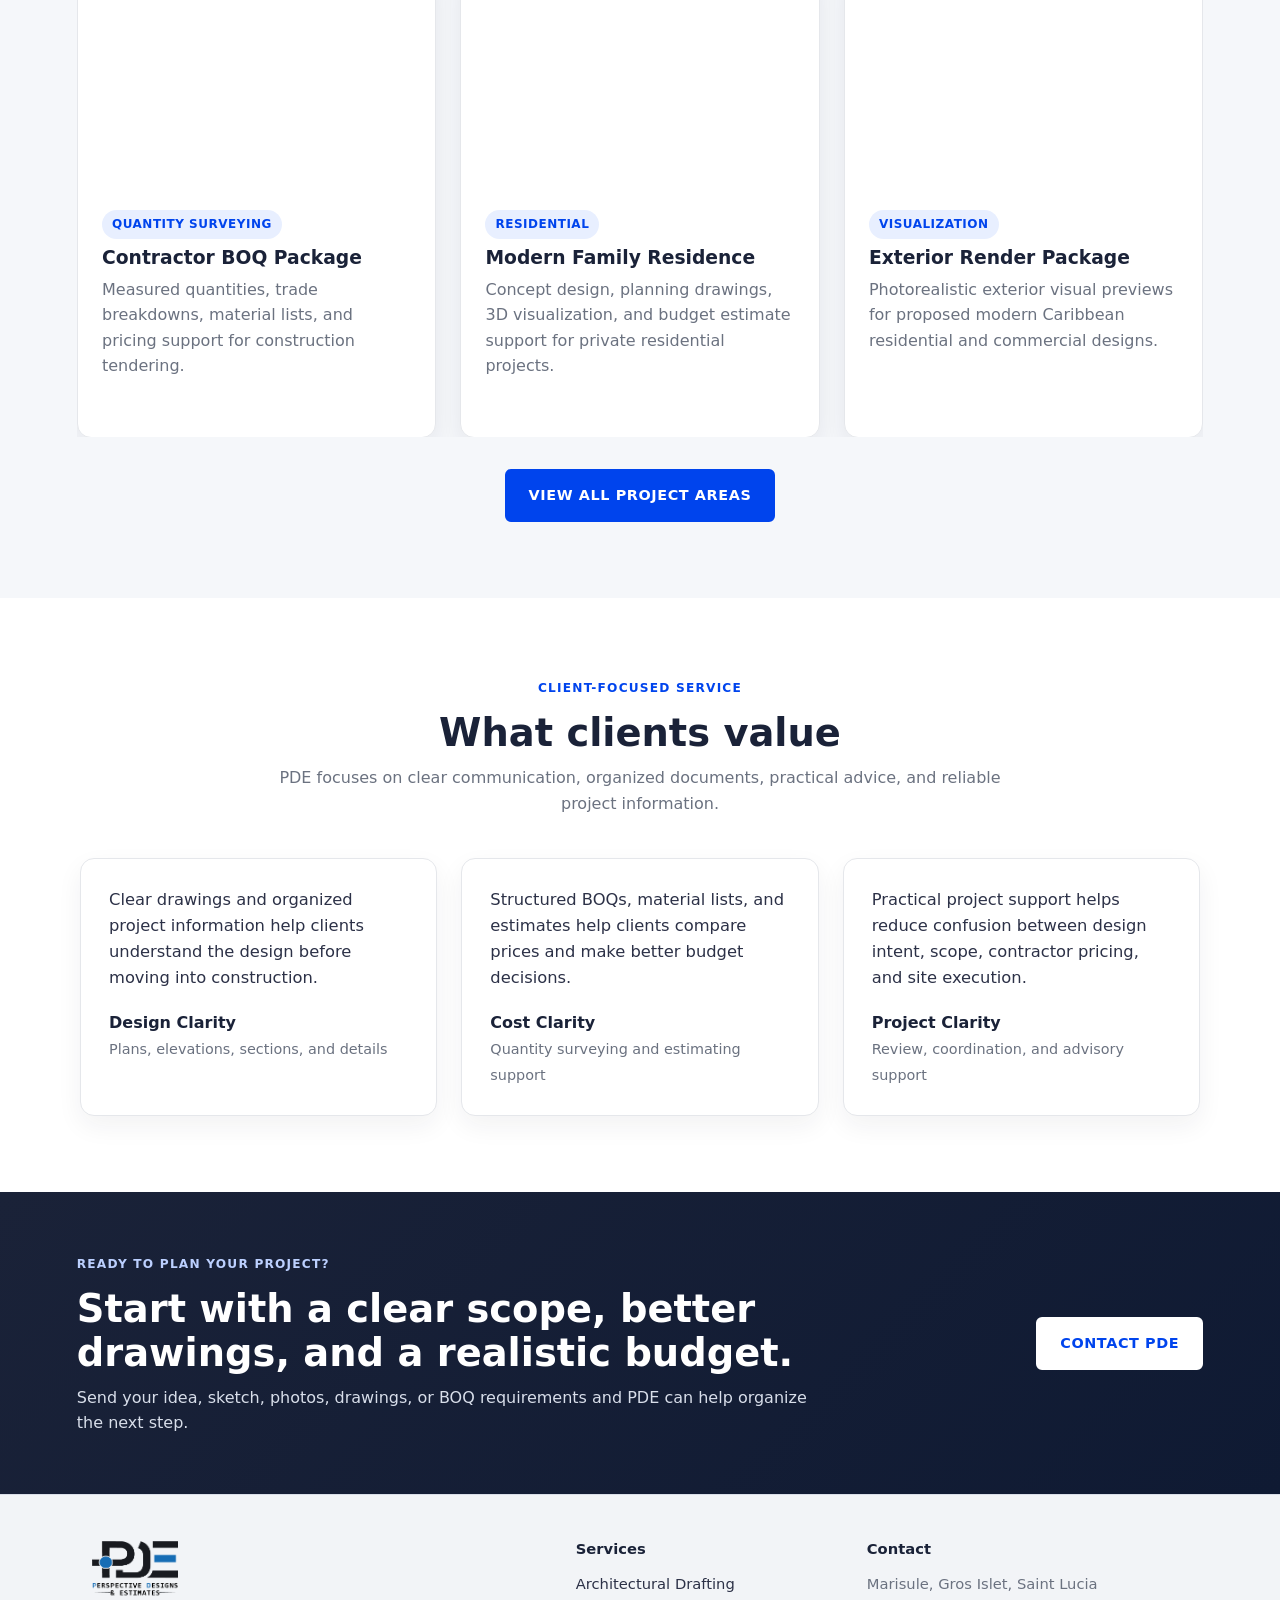
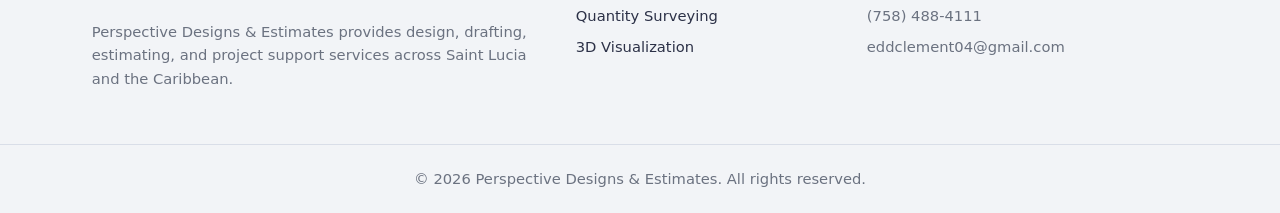
==== commit b63f94d3: "Add random sliding project carousel to homepage" ====
--- a/index.html
+++ b/index.html
@@ -6,6 +6,37 @@
   <meta name="description" content="Perspective Designs & Estimates provides architectural drafting, building design, quantity surveying, estimating, and project support services in Saint Lucia and the Caribbean.">
   <title>PDE | Perspective Designs & Estimates</title>
   <link rel="stylesheet" href="styles.css">
+  <style>
+    .home-project-carousel {
+      max-width: 1200px;
+      margin: 0 auto;
+      overflow: hidden;
+      position: relative;
+    }
+
+    .home-project-track {
+      display: flex;
+      gap: 24px;
+      transition: transform 0.65s ease;
+      will-change: transform;
+    }
+
+    .home-project-track .project-card {
+      flex: 0 0 calc((100% - 48px) / 3);
+    }
+
+    @media (max-width: 1000px) {
+      .home-project-track .project-card {
+        flex-basis: calc((100% - 24px) / 2);
+      }
+    }
+
+    @media (max-width: 700px) {
+      .home-project-track .project-card {
+        flex-basis: 100%;
+      }
+    }
+  </style>
 </head>
 <body>
 
@@ -148,36 +179,15 @@
     <div class="section-head">
       <span class="eyebrow">Project experience</span>
       <h2>Project types PDE supports</h2>
-      <p>Design, drafting, estimating, and coordination support for residential, commercial, and development-related projects.</p>
-    </div>
-    <div class="project-grid">
-      <article class="project-card">
-        <img src="https://images.unsplash.com/photo-1600607687920-4e2a09cf159d?auto=format&fit=crop&w=900&q=80" alt="Modern residential interior">
-        <div class="project-content">
-          <span class="tag">Residential</span>
-          <h3>Modern Family Residence</h3>
-          <p>Concept design, planning drawings, 3D visualization, and budget estimate support for private residential projects.</p>
-        </div>
-      </article>
-      <article class="project-card">
-        <img src="https://images.unsplash.com/photo-1497366811353-6870744d04b2?auto=format&fit=crop&w=900&q=80" alt="Commercial office space">
-        <div class="project-content">
-          <span class="tag">Commercial</span>
-          <h3>Office & Retail Fit-Out</h3>
-          <p>Space planning, technical drawings, finishes schedules, and quantity take-offs for commercial upgrades.</p>
-        </div>
-      </article>
-      <article class="project-card">
-        <img src="https://images.unsplash.com/photo-1503387762-592deb58ef4e?auto=format&fit=crop&w=900&q=80" alt="Construction site with building frame">
-        <div class="project-content">
-          <span class="tag">Quantity Surveying</span>
-          <h3>Contractor BOQ Package</h3>
-          <p>Measured quantities, trade breakdowns, material lists, and pricing support for construction tendering.</p>
-        </div>
-      </article>
-    </div>
+      <p>Six project areas are selected at random and slide left automatically, with three visible at a time on desktop.</p>
+    </div>
+
+    <div class="home-project-carousel" aria-label="Featured project carousel">
+      <div class="home-project-track" id="homeProjectTrack"></div>
+    </div>
+
     <div class="center-actions">
-      <a href="projects.html" class="btn">View Project Areas</a>
+      <a href="projects.html" class="btn">View All Project Areas</a>
     </div>
   </section>
 
@@ -240,5 +250,154 @@
 
 <a class="whatsapp-float" href="https://wa.me/17584884111" aria-label="Message PDE on WhatsApp">WhatsApp</a>
 
+<script>
+  const homeProjects = [
+    {
+      tag: 'Residential',
+      title: 'Modern Family Residence',
+      text: 'Concept design, planning drawings, 3D visualization, and budget estimate support for private residential projects.',
+      image: 'https://images.unsplash.com/photo-1600607687920-4e2a09cf159d?auto=format&fit=crop&w=900&q=80',
+      alt: 'Modern residential interior'
+    },
+    {
+      tag: 'Residential',
+      title: 'Single-Family Home Package',
+      text: 'Design development and drawing preparation for a comfortable family residence with practical indoor and outdoor living spaces.',
+      image: 'https://images.unsplash.com/photo-1600047509807-ba8f99d2cdde?auto=format&fit=crop&w=900&q=80',
+      alt: 'Contemporary house exterior'
+    },
+    {
+      tag: 'Commercial',
+      title: 'Office & Retail Fit-Out',
+      text: 'Space planning, technical drawings, finishes schedules, and quantity take-offs for commercial upgrades.',
+      image: 'https://images.unsplash.com/photo-1497366811353-6870744d04b2?auto=format&fit=crop&w=900&q=80',
+      alt: 'Commercial office space'
+    },
+    {
+      tag: 'Commercial',
+      title: 'Business Facility Upgrade',
+      text: 'Design and documentation support for commercial building improvements, façade updates, and functional layout revisions.',
+      image: 'https://images.unsplash.com/photo-1486406146926-c627a92ad1ab?auto=format&fit=crop&w=900&q=80',
+      alt: 'Commercial building exterior'
+    },
+    {
+      tag: 'Quantity Surveying',
+      title: 'Contractor BOQ Package',
+      text: 'Measured quantities, trade breakdowns, material lists, and pricing support for construction tendering.',
+      image: 'https://images.unsplash.com/photo-1503387762-592deb58ef4e?auto=format&fit=crop&w=900&q=80',
+      alt: 'Construction site with building frame'
+    },
+    {
+      tag: 'Quantity Surveying',
+      title: 'Material List Development',
+      text: 'Detailed material breakdowns prepared from drawings and BOQ information to support procurement and cost planning.',
+      image: 'https://images.unsplash.com/photo-1450101499163-c8848c66ca85?auto=format&fit=crop&w=900&q=80',
+      alt: 'Documents and calculator on desk'
+    },
+    {
+      tag: 'Renovation',
+      title: 'Kitchen & Living Upgrade',
+      text: 'Design refresh, layout adjustment, finishes selection, and visualization support for residential improvement projects.',
+      image: 'https://images.unsplash.com/photo-1600566753190-17f0baa2a6c3?auto=format&fit=crop&w=900&q=80',
+      alt: 'Modern kitchen renovation'
+    },
+    {
+      tag: 'Renovation',
+      title: 'Residential Extension',
+      text: 'Drafting and design coordination for additions, extensions, and upgrade works connected to existing structures.',
+      image: 'https://images.unsplash.com/photo-1600566752355-35792bedcfea?auto=format&fit=crop&w=900&q=80',
+      alt: 'Renovated bathroom interior'
+    },
+    {
+      tag: 'Development Support',
+      title: 'Industrial Site Planning Package',
+      text: 'Phasing notes, approval support documents, drawings, and coordination information for larger development planning.',
+      image: 'https://images.unsplash.com/photo-1581094794329-c8112a89af12?auto=format&fit=crop&w=900&q=80',
+      alt: 'Industrial construction planning'
+    },
+    {
+      tag: 'Development Support',
+      title: 'Mixed-Use Planning Concept',
+      text: 'Conceptual planning and feasibility support for developments combining residential, commercial, and shared service spaces.',
+      image: 'https://images.unsplash.com/photo-1590650046871-92c887180603?auto=format&fit=crop&w=900&q=80',
+      alt: 'Construction planning and site work'
+    },
+    {
+      tag: 'Visualization',
+      title: 'Exterior Render Package',
+      text: 'Photorealistic exterior visual previews for proposed modern Caribbean residential and commercial designs.',
+      image: 'https://images.unsplash.com/photo-1600585153490-76fb20a32601?auto=format&fit=crop&w=900&q=80',
+      alt: 'Luxury house exterior'
+    },
+    {
+      tag: 'Visualization',
+      title: 'Interior Design Preview',
+      text: 'Interior visualization support for layout decisions, furniture planning, finishes, lighting, and presentation images.',
+      image: 'https://images.unsplash.com/photo-1600607687920-4e2a09cf159d?auto=format&fit=crop&w=900&q=80',
+      alt: 'Modern interior visualization'
+    }
+  ];
+
+  const homeProjectTrack = document.getElementById('homeProjectTrack');
+  let carouselIndex = 0;
+  let carouselTimer;
+  let selectedHomeProjects = [];
+
+  function shuffleProjects(projects) {
+    return [...projects].sort(() => Math.random() - 0.5);
+  }
+
+  function getVisibleProjectCount() {
+    if (window.innerWidth <= 700) return 1;
+    if (window.innerWidth <= 1000) return 2;
+    return 3;
+  }
+
+  function renderHomeProjects() {
+    selectedHomeProjects = shuffleProjects(homeProjects).slice(0, 6);
+
+    homeProjectTrack.innerHTML = selectedHomeProjects.map((project) => `
+      <article class="project-card">
+        <img src="${project.image}" alt="${project.alt}">
+        <div class="project-content">
+          <span class="tag">${project.tag}</span>
+          <h3>${project.title}</h3>
+          <p>${project.text}</p>
+        </div>
+      </article>
+    `).join('');
+  }
+
+  function slideHomeProjects() {
+    const cards = homeProjectTrack.querySelectorAll('.project-card');
+    if (!cards.length) return;
+
+    const visibleCount = getVisibleProjectCount();
+    const maxIndex = Math.max(0, cards.length - visibleCount);
+    const firstCard = cards[0];
+    const trackStyles = window.getComputedStyle(homeProjectTrack);
+    const gap = parseFloat(trackStyles.columnGap || trackStyles.gap) || 24;
+    const cardWidth = firstCard.getBoundingClientRect().width;
+
+    if (carouselIndex > maxIndex) carouselIndex = 0;
+
+    homeProjectTrack.style.transform = `translateX(-${carouselIndex * (cardWidth + gap)}px)`;
+    carouselIndex = carouselIndex >= maxIndex ? 0 : carouselIndex + 1;
+  }
+
+  function startHomeProjectCarousel() {
+    clearInterval(carouselTimer);
+    carouselIndex = 0;
+    slideHomeProjects();
+    carouselTimer = setInterval(slideHomeProjects, 3200);
+  }
+
+  if (homeProjectTrack) {
+    renderHomeProjects();
+    startHomeProjectCarousel();
+    window.addEventListener('resize', startHomeProjectCarousel);
+  }
+</script>
+
 </body>
 </html>
--- a/styles.css
+++ b/styles.css
@@ -736,14 +736,36 @@
     position: fixed;
     right: 22px;
     bottom: 22px;
+    width: 58px;
+    height: 58px;
     background: #25D366;
     color: #fff;
     text-decoration: none;
-    padding: 12px 16px;
-    border-radius: 999px;
-    font-weight: 800;
+    padding: 0;
+    border-radius: 50%;
+    font-weight: 800;
+    font-size: 0;
+    display: flex;
+    align-items: center;
+    justify-content: center;
     box-shadow: 0 12px 26px rgba(0,0,0,0.18);
     z-index: 60;
+    transition: transform 0.2s, box-shadow 0.2s;
+}
+
+.whatsapp-float::before {
+    content: "";
+    width: 34px;
+    height: 34px;
+    display: block;
+    background: #fff;
+    -webkit-mask: url('whatsapp-icon.svg') center / contain no-repeat;
+    mask: url('whatsapp-icon.svg') center / contain no-repeat;
+}
+
+.whatsapp-float:hover {
+    transform: translateY(-2px);
+    box-shadow: 0 16px 32px rgba(0,0,0,0.22);
 }
 
 /* RESPONSIVE */
@@ -825,5 +847,15 @@
     }
 
     .contact-form { padding: 22px; }
-    .whatsapp-float { right: 14px; bottom: 14px; }
-}
+    .whatsapp-float {
+        right: 14px;
+        bottom: 14px;
+        width: 54px;
+        height: 54px;
+    }
+
+    .whatsapp-float::before {
+        width: 31px;
+        height: 31px;
+    }
+}
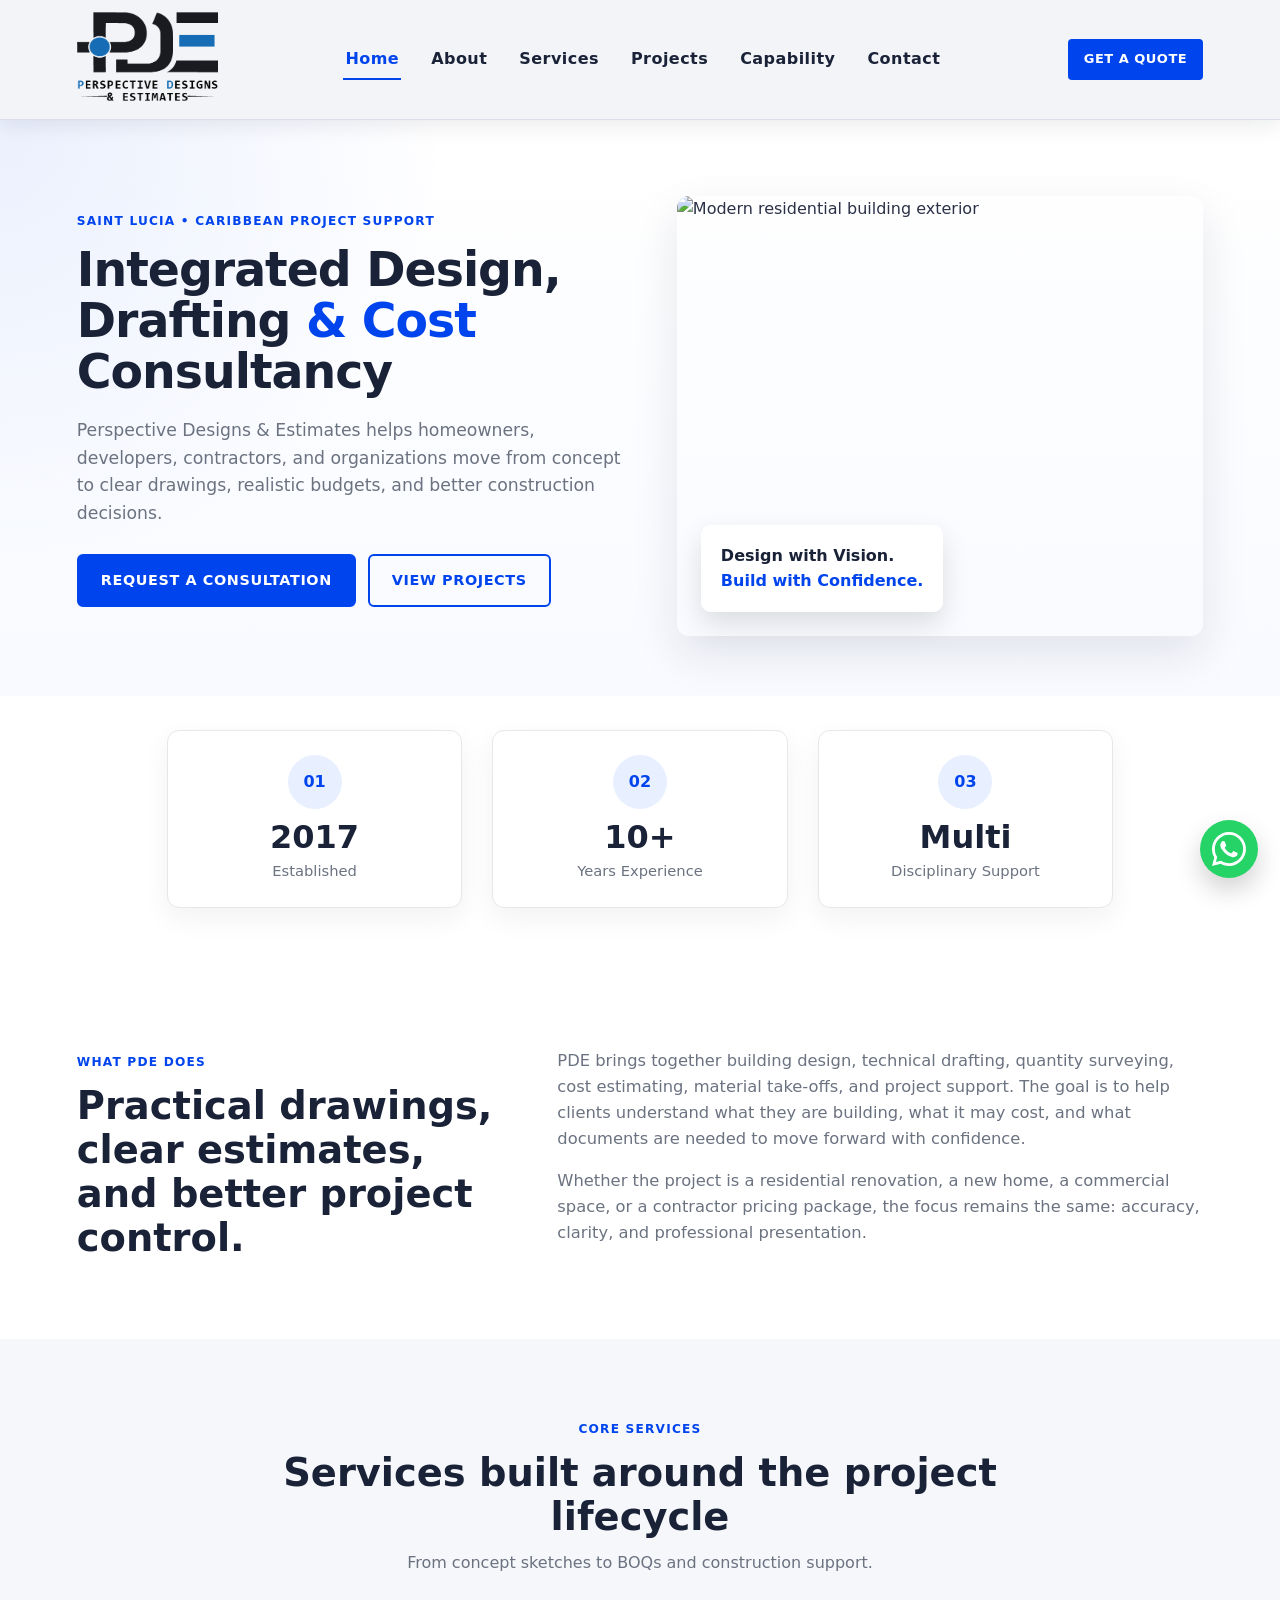
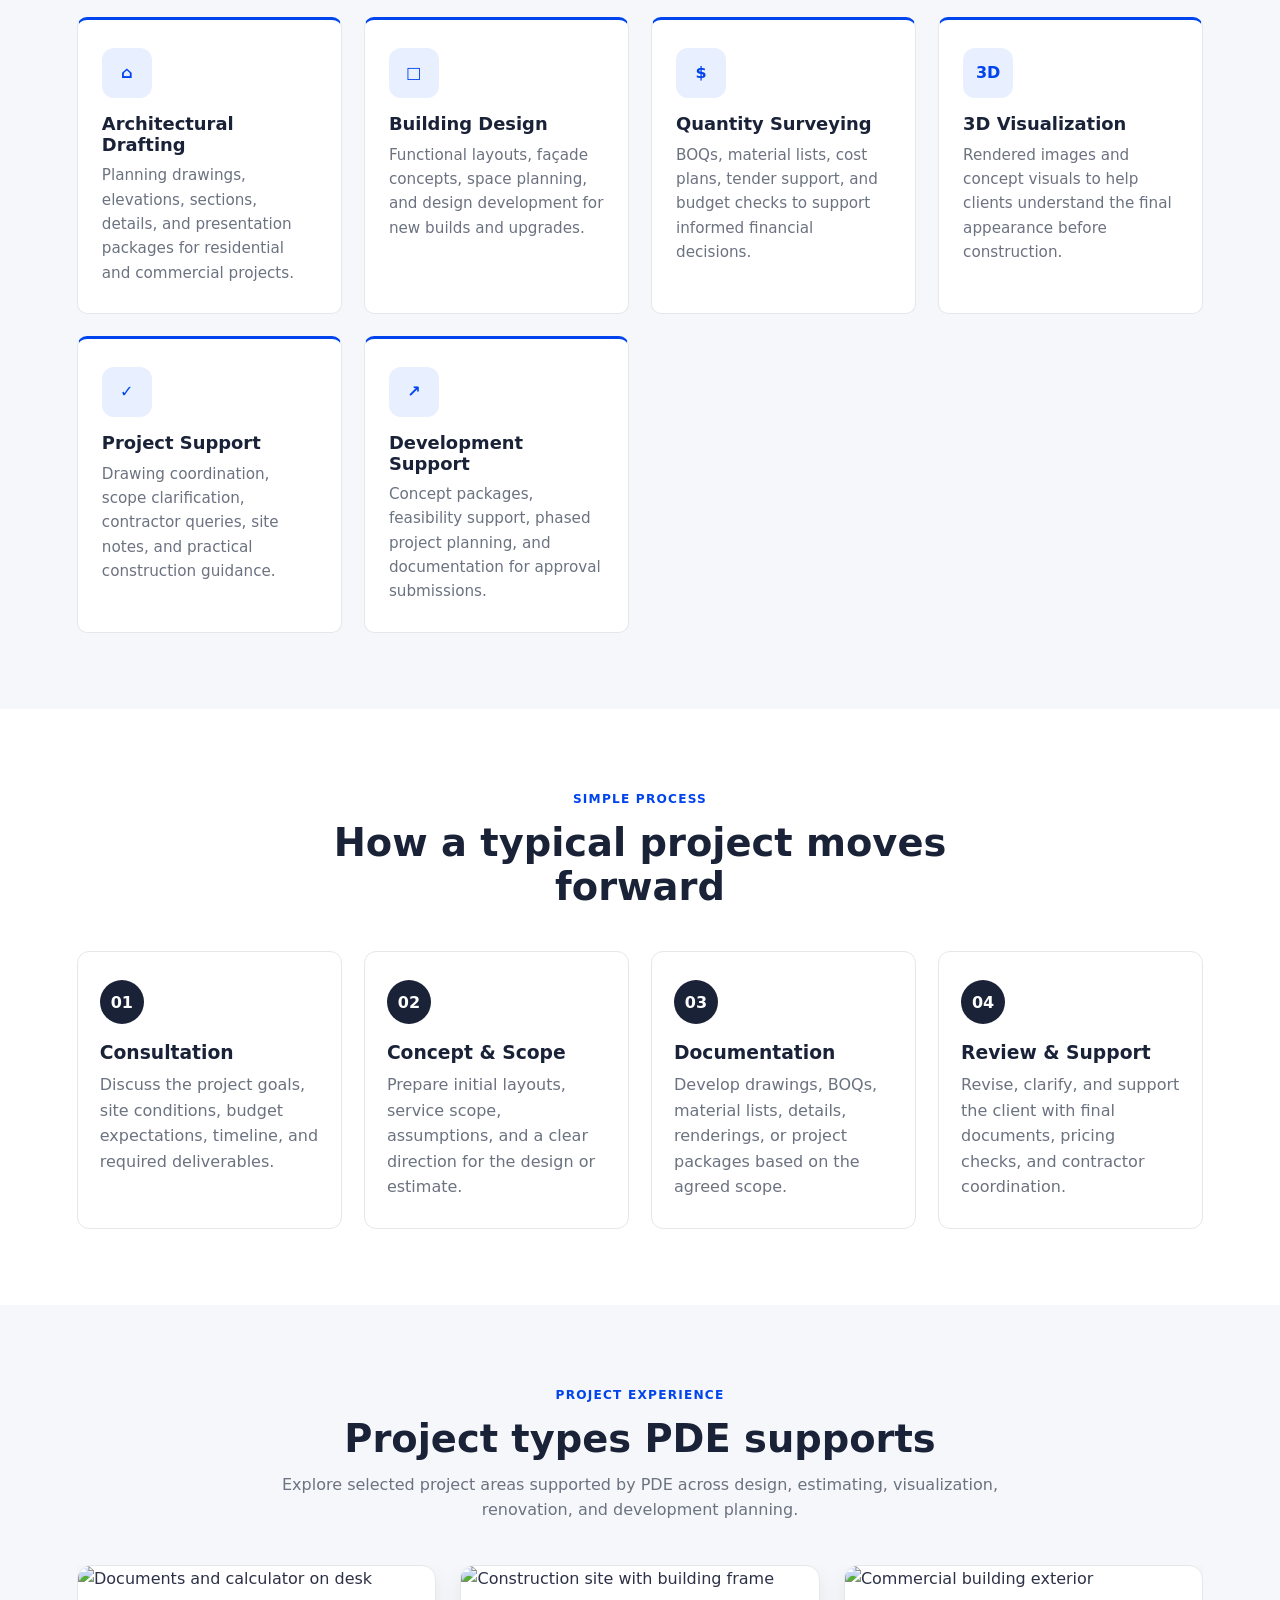
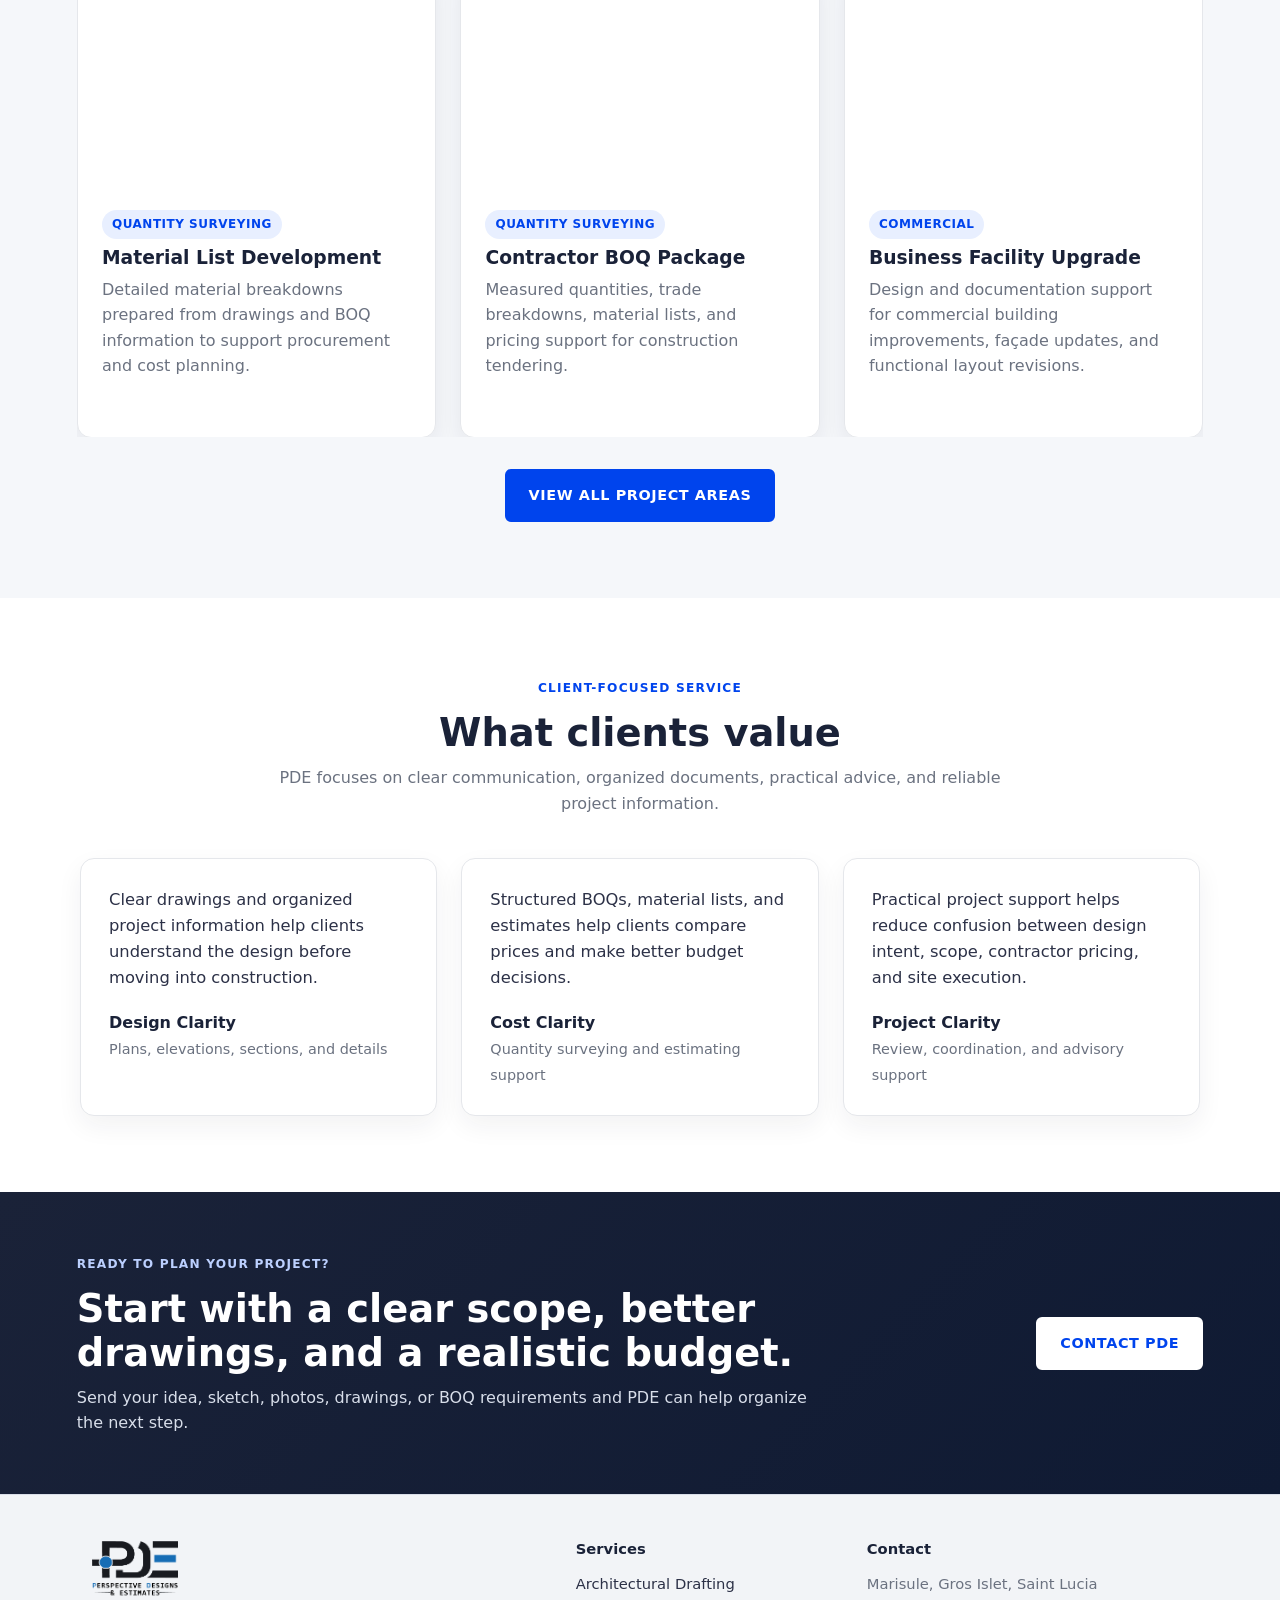
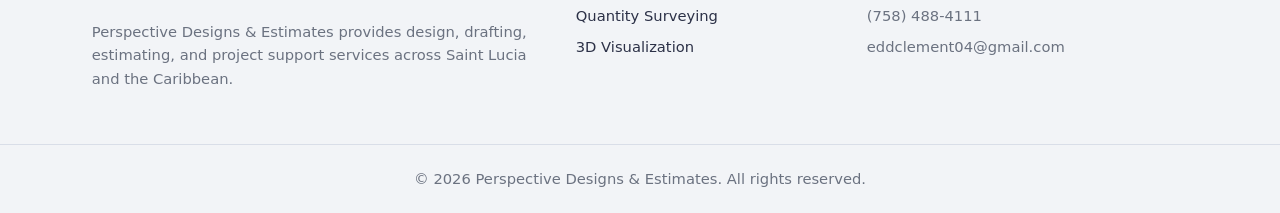
==== commit eb9e5db9: "Update homepage project experience wording" ====
--- a/index.html
+++ b/index.html
@@ -179,7 +179,7 @@
     <div class="section-head">
       <span class="eyebrow">Project experience</span>
       <h2>Project types PDE supports</h2>
-      <p>Six project areas are selected at random and slide left automatically, with three visible at a time on desktop.</p>
+      <p>Explore selected project areas supported by PDE across design, estimating, visualization, renovation, and development planning.</p>
     </div>
 
     <div class="home-project-carousel" aria-label="Featured project carousel">
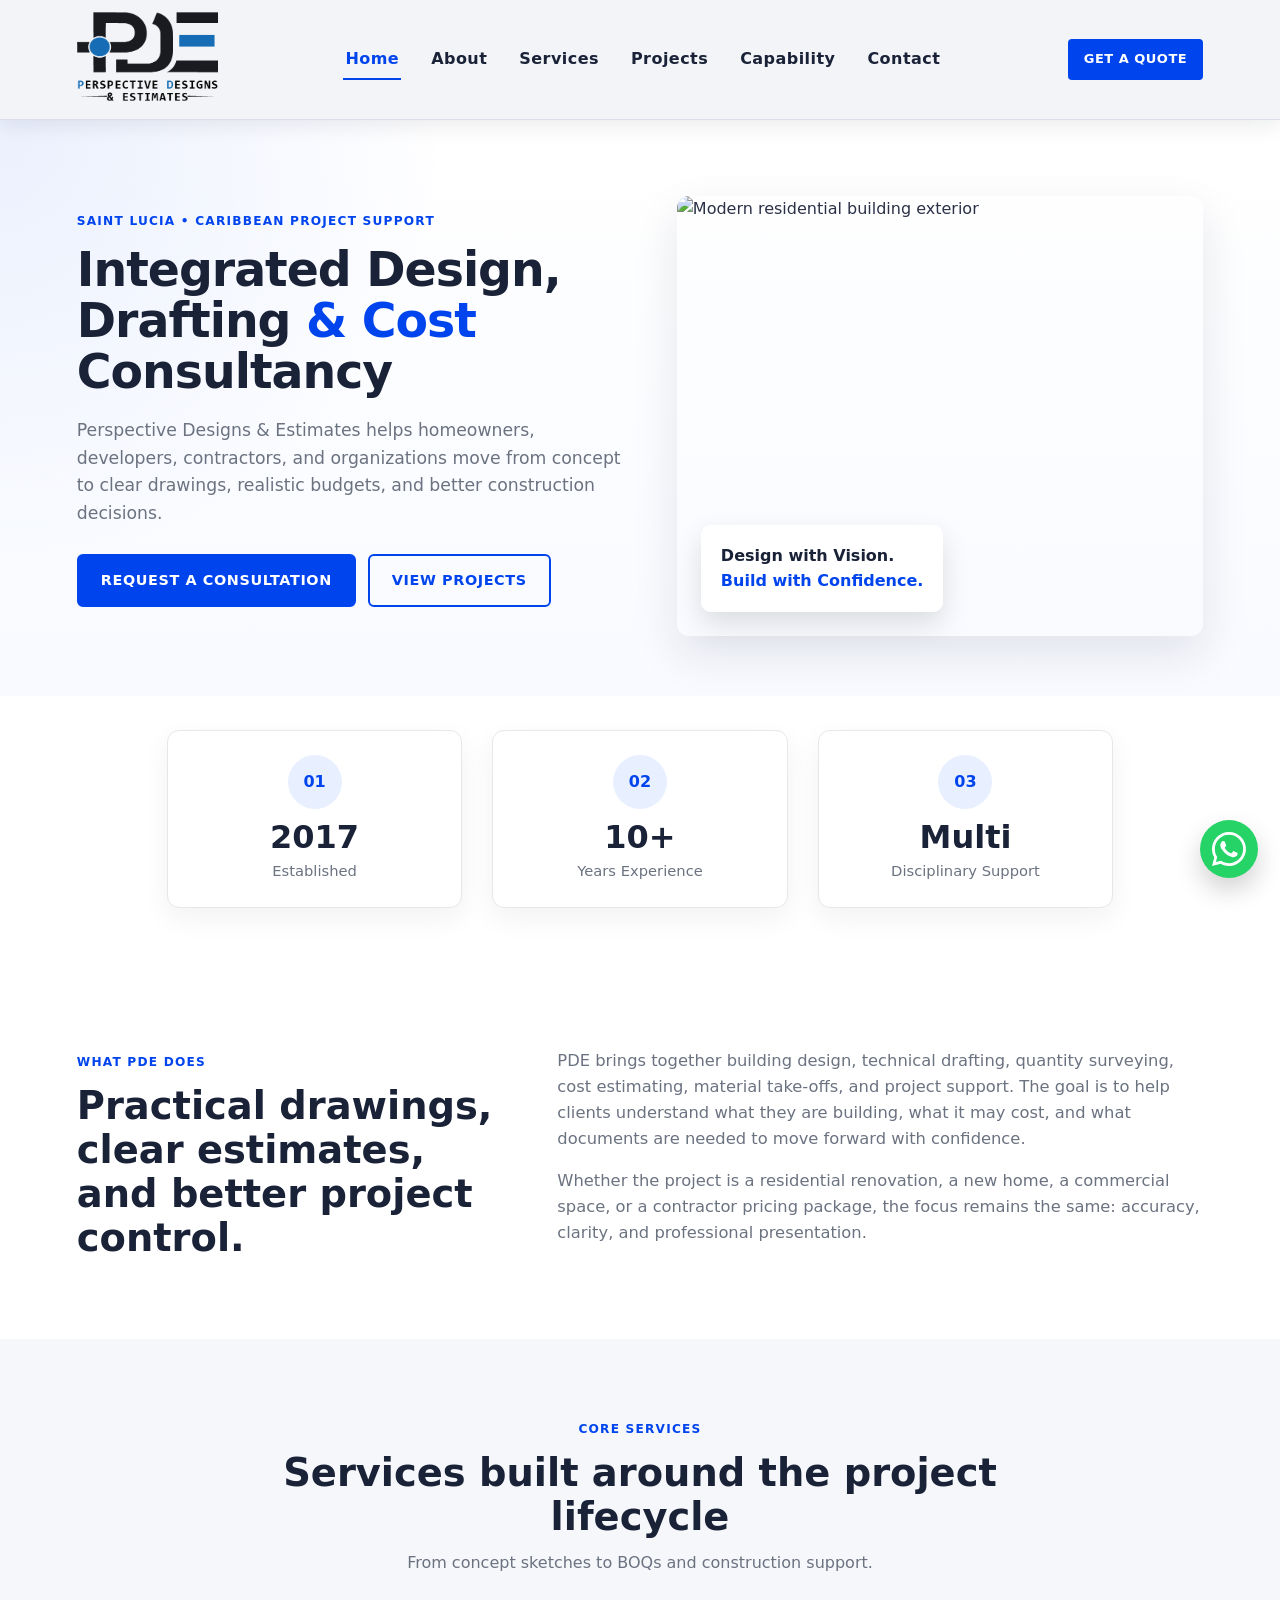
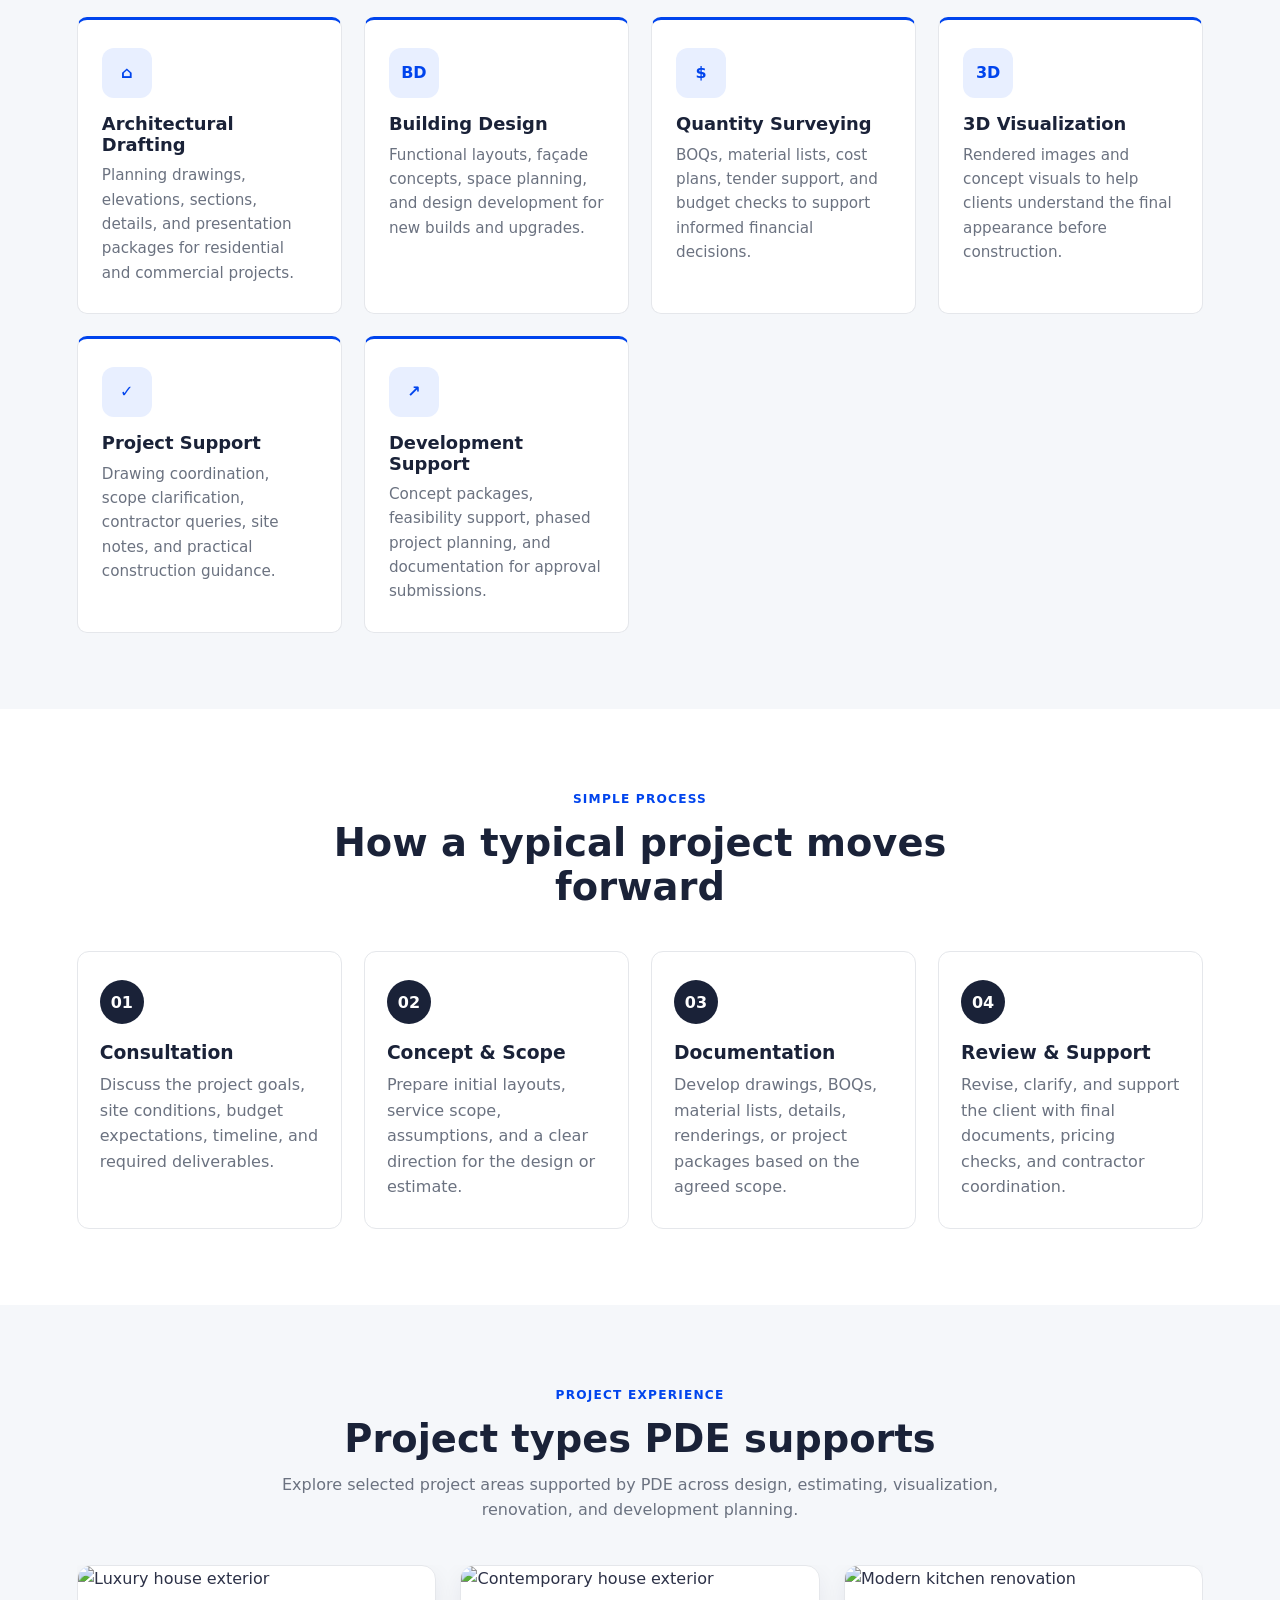
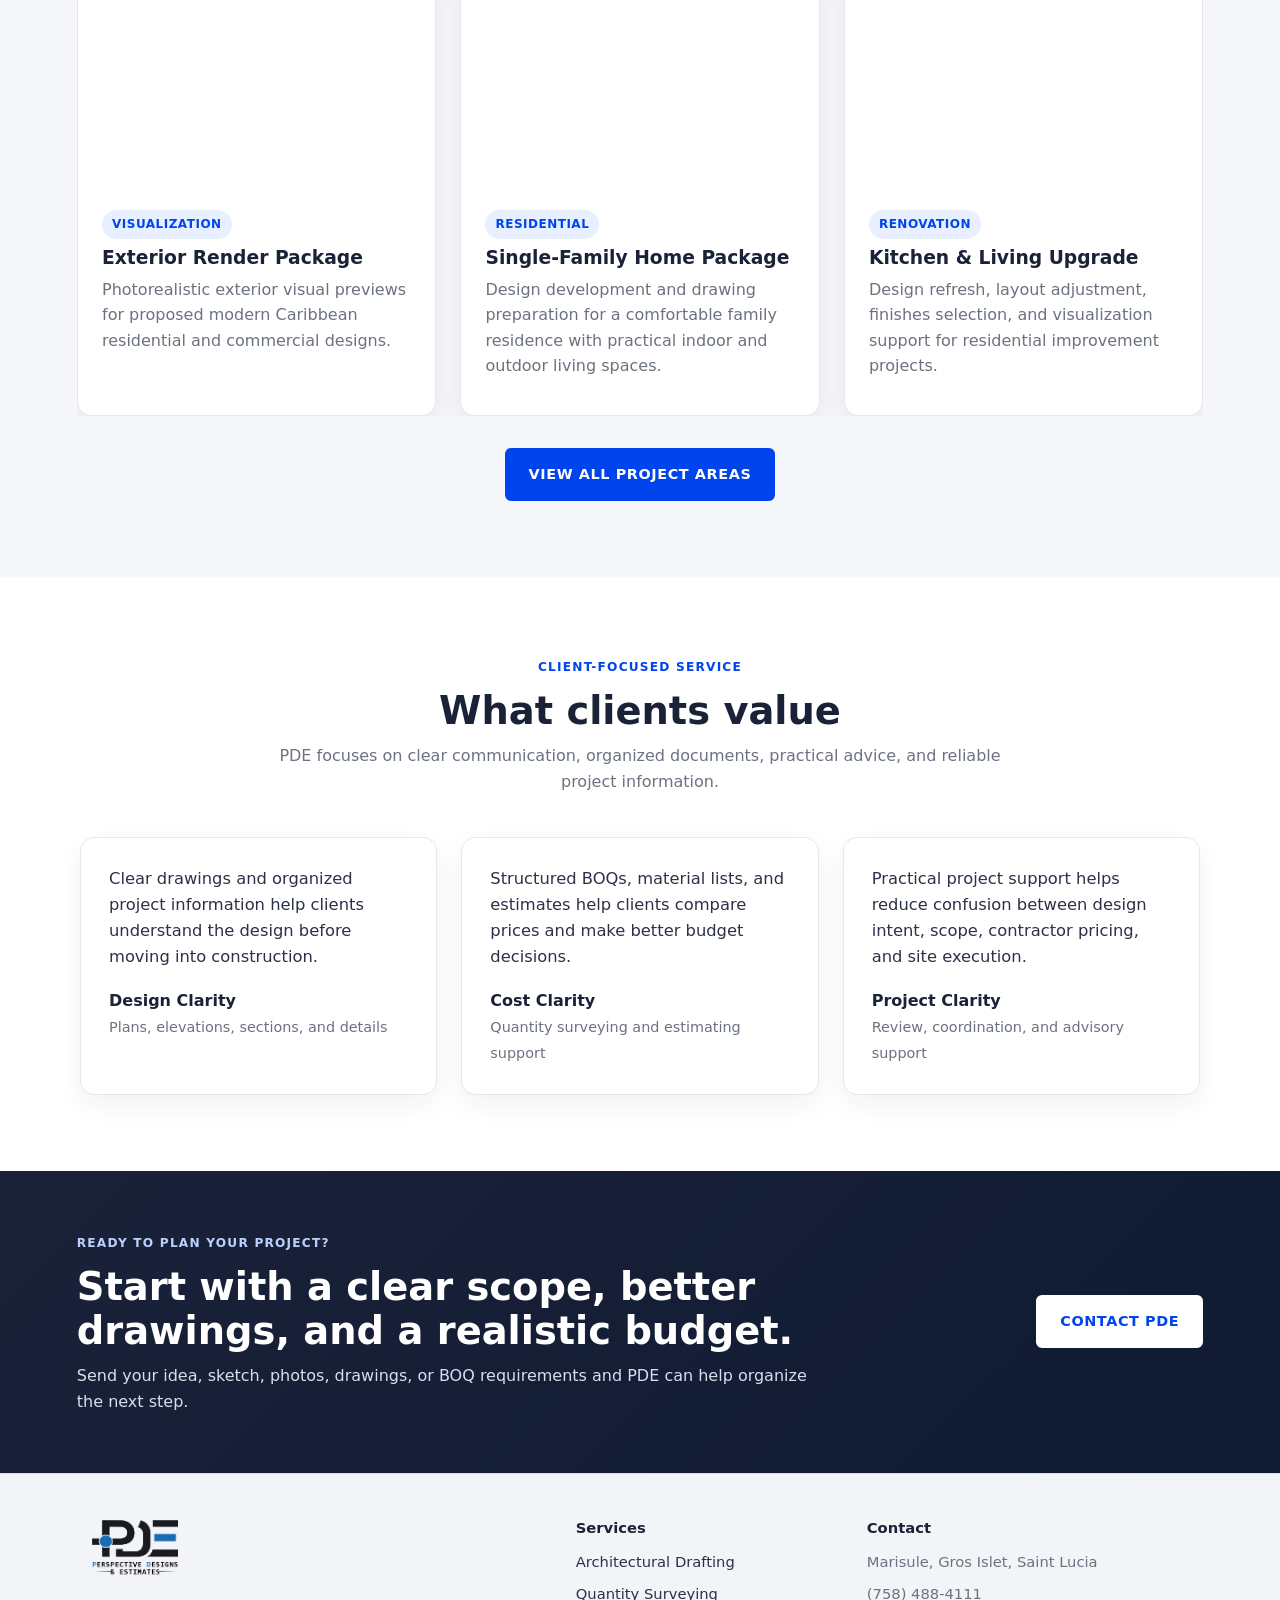
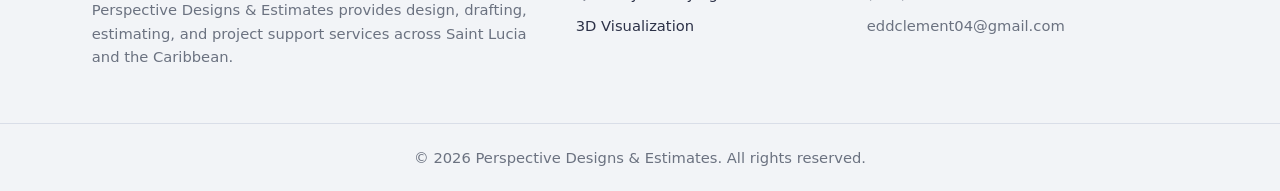
==== commit fa06a304: "Fix Building Design service icon" ====
--- a/index.html
+++ b/index.html
@@ -119,7 +119,7 @@
         <p>Planning drawings, elevations, sections, details, and presentation packages for residential and commercial projects.</p>
       </article>
       <article class="card">
-        <div class="card-icon">□</div>
+        <div class="card-icon">BD</div>
         <h3>Building Design</h3>
         <p>Functional layouts, façade concepts, space planning, and design development for new builds and upgrades.</p>
       </article>
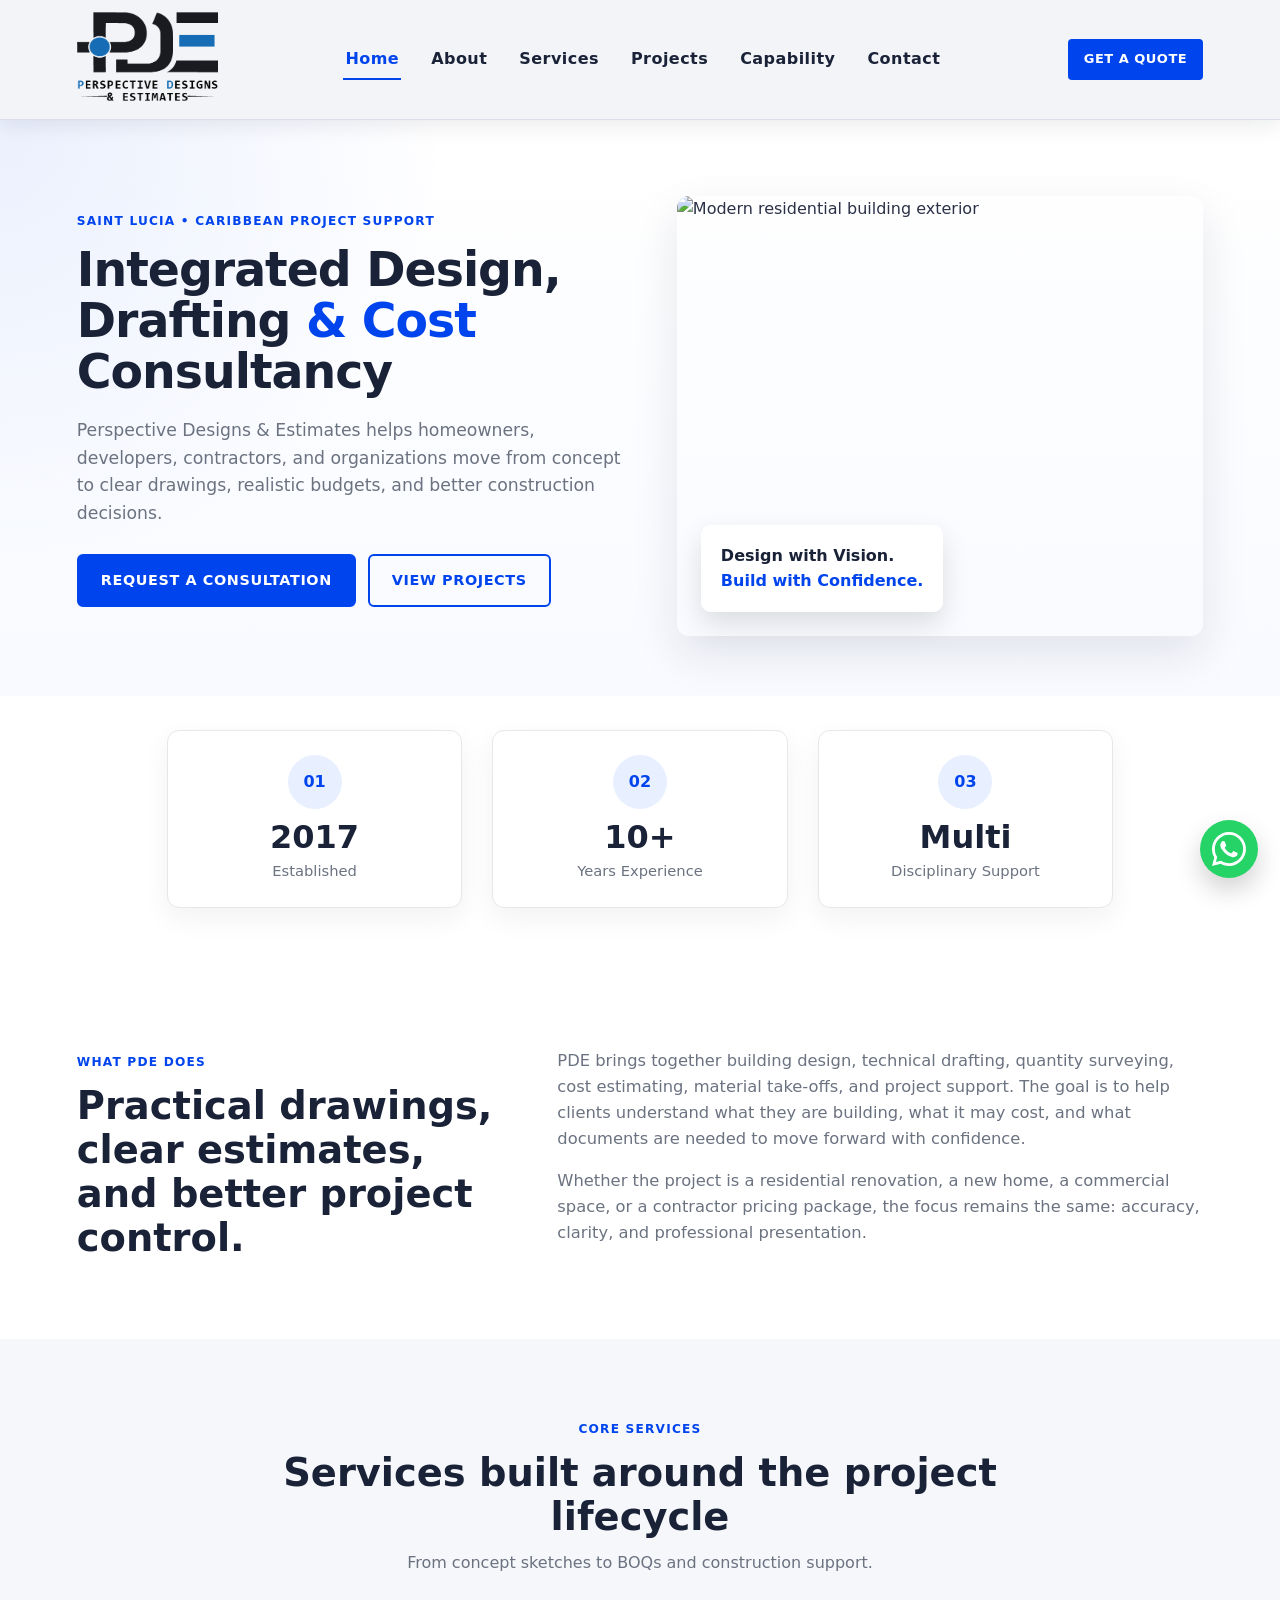
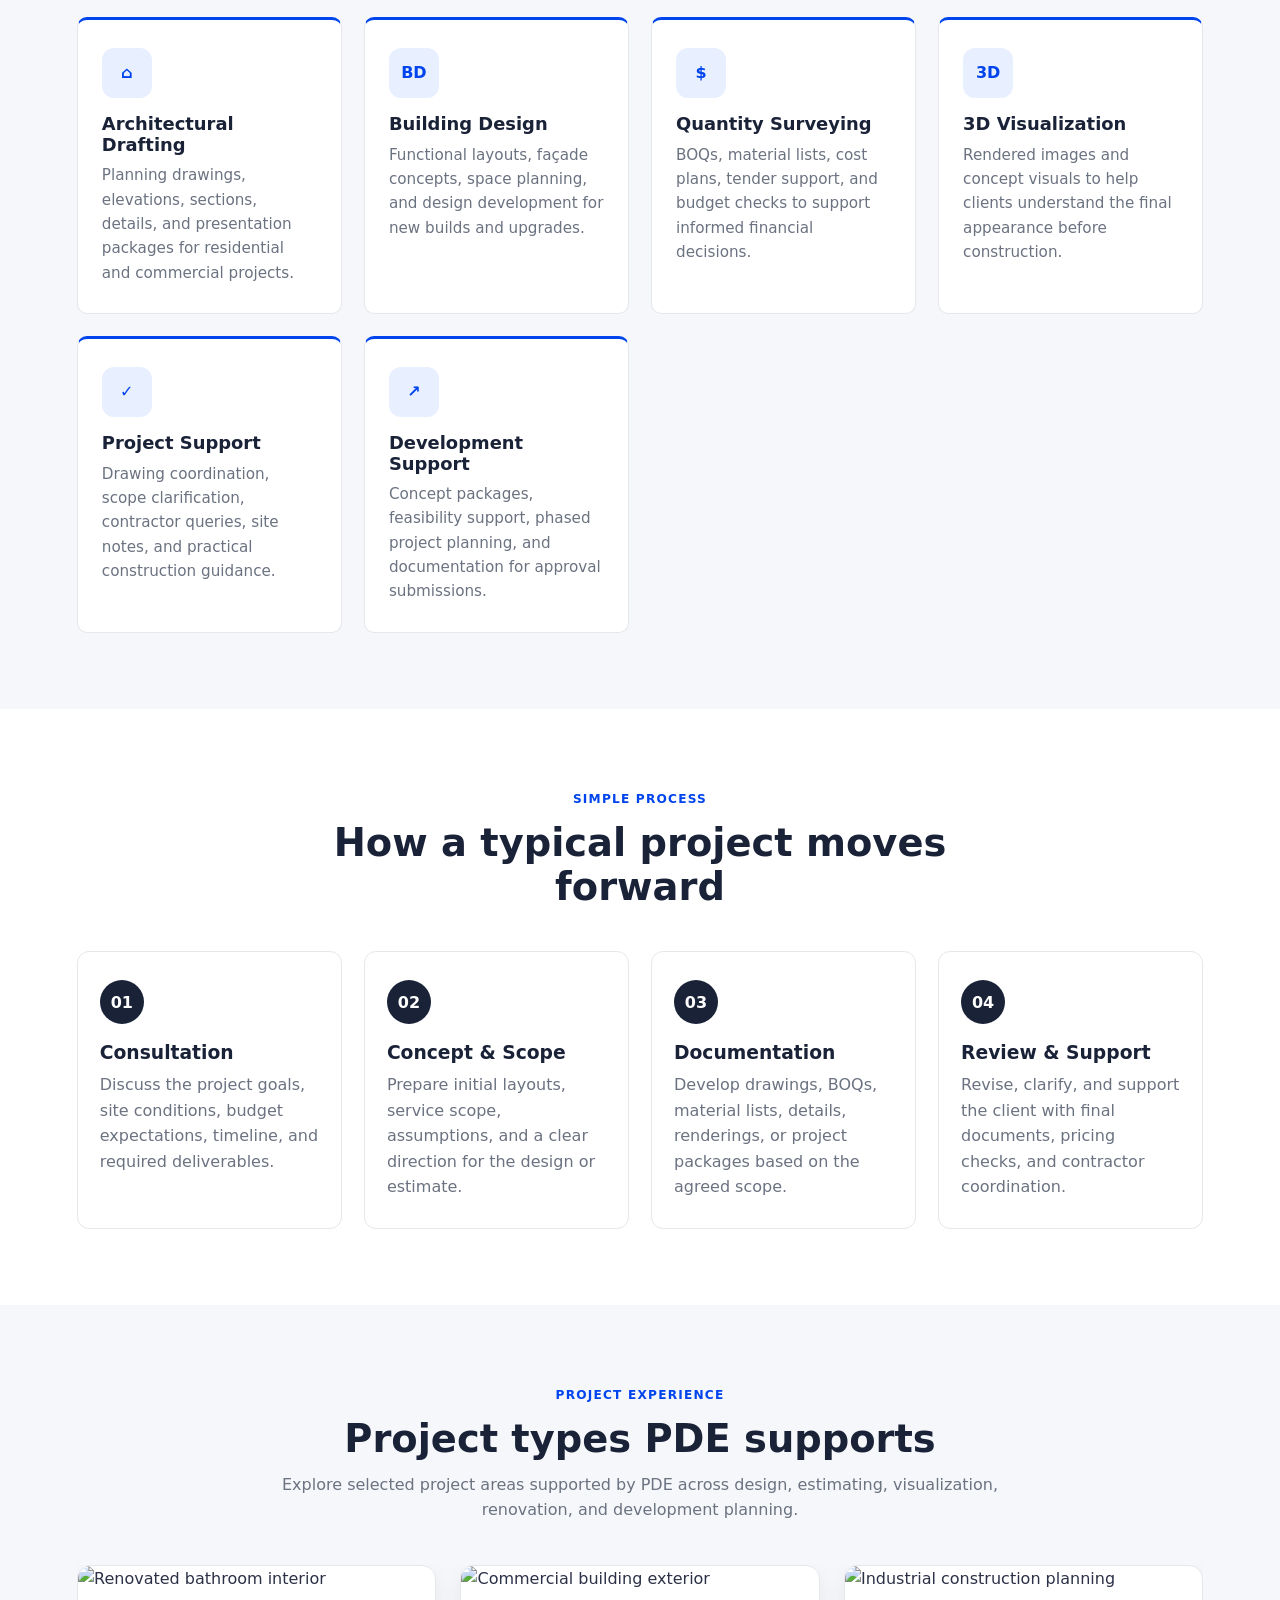
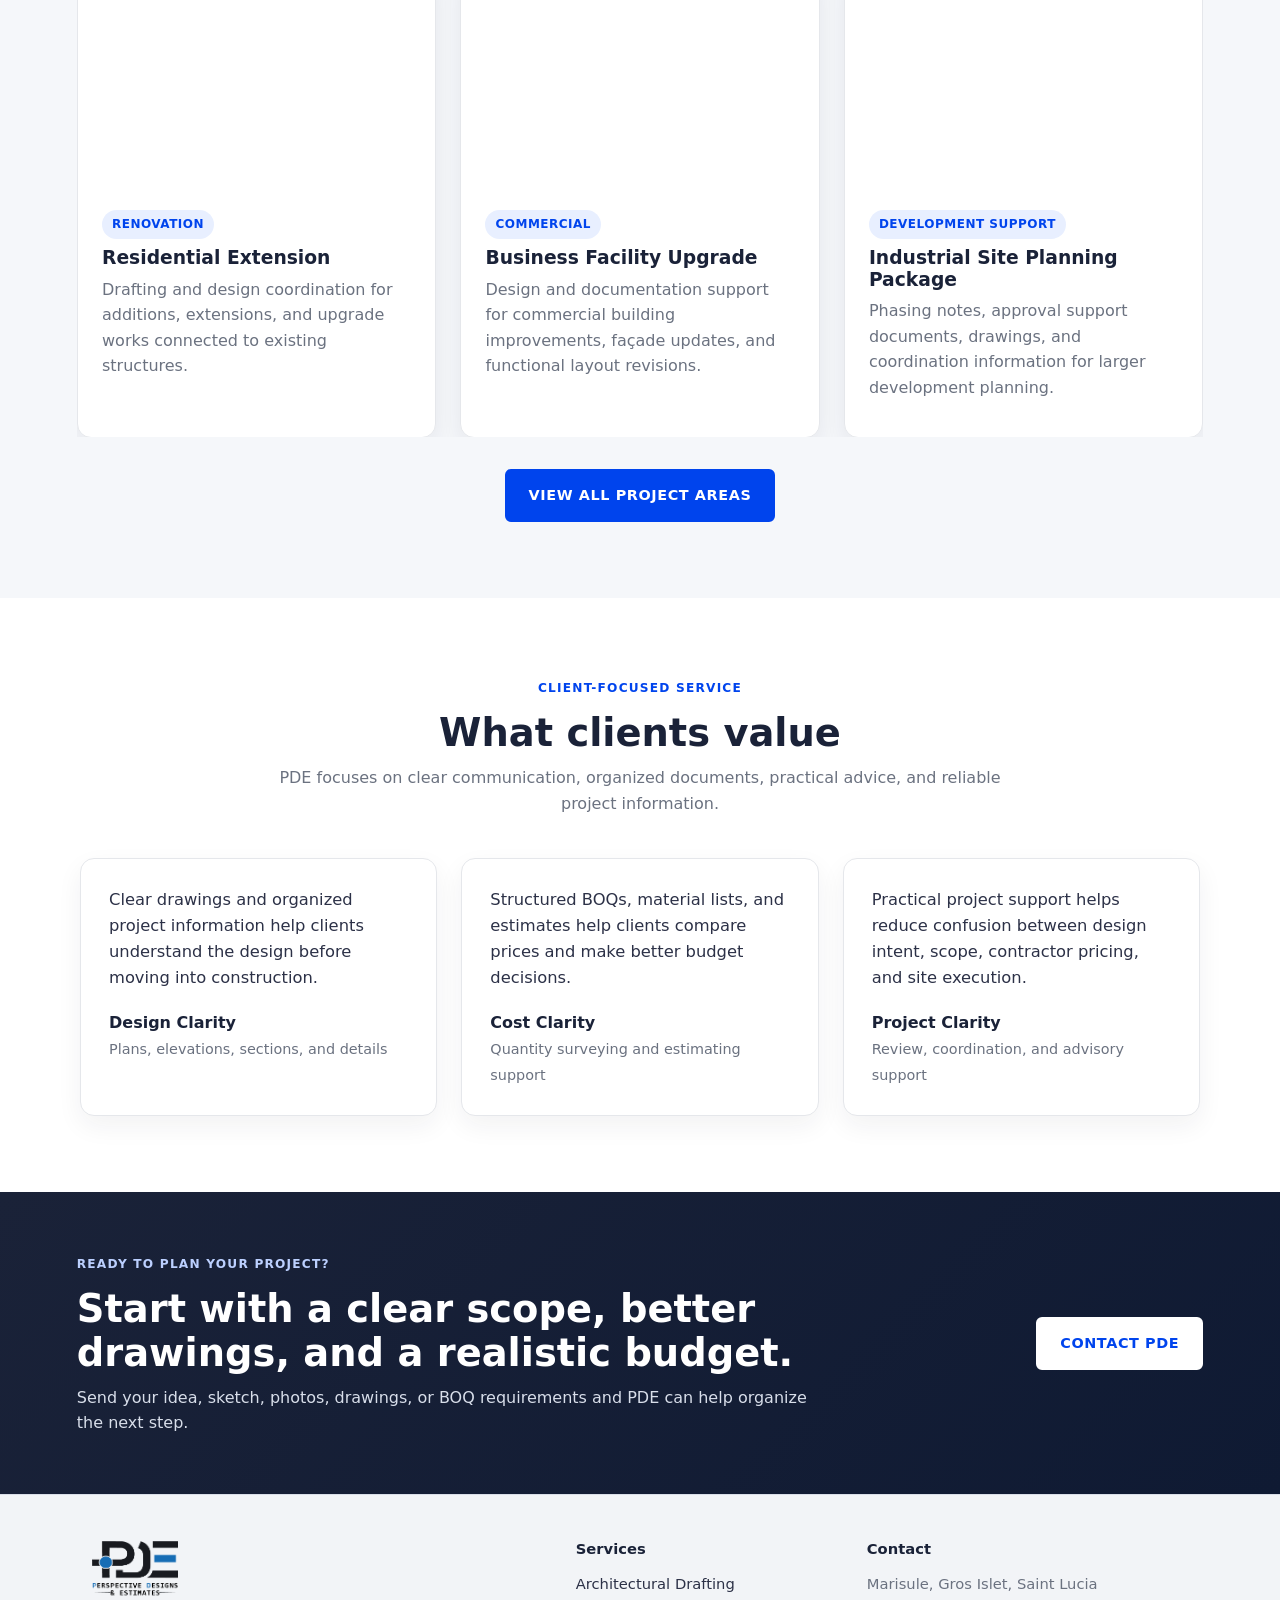
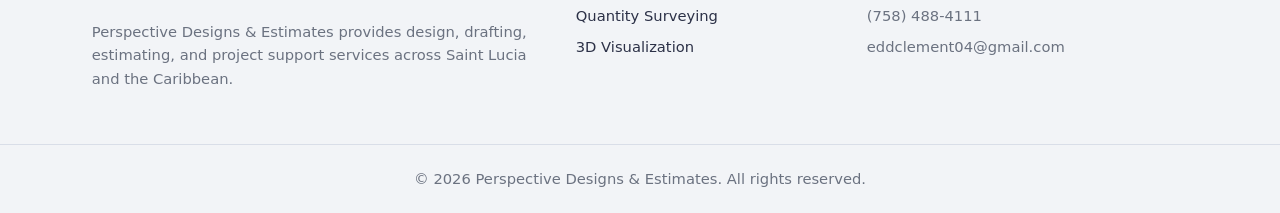
==== commit 85c9d073: "Connect persistent mobile menu script to homepage" ====
--- a/index.html
+++ b/index.html
@@ -250,6 +250,7 @@
 
 <a class="whatsapp-float" href="https://wa.me/17584884111" aria-label="Message PDE on WhatsApp">WhatsApp</a>
 
+<script src="menu.js"></script>
 <script>
   const homeProjects = [
     {
--- a/styles.css
+++ b/styles.css
@@ -13,9 +13,7 @@
 }
 
 * { box-sizing: border-box; }
-
 html { scroll-behavior: smooth; }
-
 body {
     margin: 0;
     font-family: 'Segoe UI', system-ui, -apple-system, BlinkMacSystemFont, sans-serif;
@@ -23,21 +21,12 @@
     background: #fff;
     line-height: 1.6;
 }
-
 img { max-width: 100%; }
-
 a { color: inherit; }
-
-h1, h2, h3, h4 {
-    color: var(--dark);
-    line-height: 1.15;
-}
-
+h1, h2, h3, h4 { color: var(--dark); line-height: 1.15; }
 p { margin-top: 0; }
 
-/* HEADER */
-.site-header,
-header {
+.site-header, header {
     background: #f2f4f7;
     padding: 12px 6%;
     display: flex;
@@ -46,816 +35,155 @@
     gap: 24px;
     position: sticky;
     top: 0;
-    z-index: 50;
+    z-index: 1000;
     border-bottom: 1px solid #d9dee8;
     box-shadow: 0 6px 20px rgba(17, 24, 39, 0.08);
 }
+.brand { display: flex; align-items: center; text-decoration: none; flex: 0 0 auto; }
+.logo { height: 95px; display: block; }
+.main-nav, nav { display: flex; align-items: center; justify-content: center; flex-wrap: wrap; gap: 6px 28px; }
+.main-nav a, nav a { color: var(--dark); text-decoration: none; font-size: 16px; font-weight: 700; letter-spacing: 0.45px; padding: 7px 2px; border-bottom: 2px solid transparent; transition: border-color 0.2s, color 0.2s, background 0.2s; }
+.main-nav a:hover, .main-nav a.active, nav a:hover, nav a.active { border-bottom-color: var(--accent); color: var(--accent); }
+.nav-cta { color: #fff; background: var(--accent); text-decoration: none; padding: 10px 16px; border-radius: 4px; font-size: 13px; font-weight: 700; text-transform: uppercase; letter-spacing: 0.5px; white-space: nowrap; }
+.nav-cta:hover { background: var(--accent-dark); }
 
-.brand {
-    display: flex;
-    align-items: center;
-    text-decoration: none;
-    flex: 0 0 auto;
-}
-
-.logo {
-    height: 95px;
-    display: block;
-}
-
-.main-nav,
-nav {
-    display: flex;
-    align-items: center;
-    justify-content: center;
-    flex-wrap: wrap;
-    gap: 6px 28px;
-}
-
-.main-nav a,
-nav a {
-    color: var(--dark);
-    text-decoration: none;
-    font-size: 16px;
-    font-weight: 700;
-    letter-spacing: 0.45px;
-    padding: 7px 2px;
-    border-bottom: 2px solid transparent;
-    transition: border-color 0.2s, color 0.2s;
-}
-
-.main-nav a:hover,
-.main-nav a.active,
-nav a:hover,
-nav a.active {
-    border-bottom-color: var(--accent);
-    color: var(--accent);
-}
-
-.nav-cta {
-    color: #fff;
-    background: var(--accent);
-    text-decoration: none;
-    padding: 10px 16px;
-    border-radius: 4px;
-    font-size: 13px;
-    font-weight: 700;
-    text-transform: uppercase;
-    letter-spacing: 0.5px;
-    white-space: nowrap;
-}
-
-/* HERO */
-.hero-split {
-    display: grid;
-    grid-template-columns: minmax(0, 1fr) minmax(360px, 0.95fr);
-    gap: 46px;
-    align-items: center;
-    padding: 76px 6% 60px;
-    background:
-        radial-gradient(circle at top left, rgba(0, 68, 237, 0.08), transparent 32%),
-        linear-gradient(180deg, #fff 0%, #f8faff 100%);
-}
-
-.eyebrow {
-    display: inline-block;
-    color: var(--accent);
-    font-weight: 800;
-    text-transform: uppercase;
-    letter-spacing: 1.2px;
-    font-size: 0.76rem;
-    margin-bottom: 12px;
-}
-
+.hero-split { display: grid; grid-template-columns: minmax(0, 1fr) minmax(360px, 0.95fr); gap: 46px; align-items: center; padding: 76px 6% 60px; background: radial-gradient(circle at top left, rgba(0, 68, 237, 0.08), transparent 32%), linear-gradient(180deg, #fff 0%, #f8faff 100%); }
+.eyebrow { display: inline-block; color: var(--accent); font-weight: 800; text-transform: uppercase; letter-spacing: 1.2px; font-size: 0.76rem; margin-bottom: 12px; }
 .eyebrow.light { color: #bcd0ff; }
-
-.hero-text h1 {
-    font-size: clamp(2.15rem, 3.7vw, 3.65rem);
-    line-height: 1.08;
-    margin: 0 0 20px;
-    font-weight: 800;
-    letter-spacing: -1px;
-}
-
-.hero-text .accent,
-.accent { color: var(--accent); }
-
-.hero-text p {
-    color: var(--muted);
-    font-size: 1.08rem;
-    margin: 0 0 26px;
-    max-width: 640px;
-}
-
-.button-row {
-    display: flex;
-    flex-wrap: wrap;
-    gap: 12px;
-    align-items: center;
-    margin-bottom: 18px;
-}
-
-.sample-note,
-.form-note {
-    font-size: 0.88rem !important;
-    color: #7a8191 !important;
-    margin-top: 10px !important;
-}
-
-.hero-image img,
-.feature-image img {
-    width: 100%;
-    height: 440px;
-    object-fit: cover;
-    border-radius: 12px;
-    display: block;
-    box-shadow: var(--shadow);
-}
-
-.feature-image {
-    position: relative;
-}
-
-.image-card {
-    position: absolute;
-    left: 24px;
-    bottom: 24px;
-    background: rgba(255,255,255,0.94);
-    padding: 18px 20px;
-    border-radius: 10px;
-    box-shadow: 0 12px 28px rgba(0,0,0,0.12);
-}
-
-.image-card strong,
-.image-card span {
-    display: block;
-}
-
+.hero-text h1 { font-size: clamp(2.15rem, 3.7vw, 3.65rem); line-height: 1.08; margin: 0 0 20px; font-weight: 800; letter-spacing: -1px; }
+.hero-text .accent, .accent { color: var(--accent); }
+.hero-text p { color: var(--muted); font-size: 1.08rem; margin: 0 0 26px; max-width: 640px; }
+.button-row { display: flex; flex-wrap: wrap; gap: 12px; align-items: center; margin-bottom: 18px; }
+.sample-note, .form-note { font-size: 0.88rem !important; color: #7a8191 !important; margin-top: 10px !important; }
+.hero-image img, .feature-image img { width: 100%; height: 440px; object-fit: cover; border-radius: 12px; display: block; box-shadow: var(--shadow); }
+.feature-image { position: relative; }
+.image-card { position: absolute; left: 24px; bottom: 24px; background: rgba(255,255,255,0.94); padding: 18px 20px; border-radius: 10px; box-shadow: 0 12px 28px rgba(0,0,0,0.12); }
+.image-card strong, .image-card span { display: block; }
 .image-card strong { color: var(--dark); }
 .image-card span { color: var(--accent); font-weight: 700; }
 
-/* PAGE HERO */
-.page-hero {
-    padding: 82px 6%;
-    text-align: center;
-    background:
-        linear-gradient(rgba(26,34,56,0.88), rgba(26,34,56,0.88)),
-        url('https://images.unsplash.com/photo-1486406146926-c627a92ad1ab?auto=format&fit=crop&w=1600&q=80') center/cover;
-    color: #fff;
-}
+.page-hero { padding: 82px 6%; text-align: center; background: linear-gradient(rgba(26,34,56,0.88), rgba(26,34,56,0.88)), url('https://images.unsplash.com/photo-1486406146926-c627a92ad1ab?auto=format&fit=crop&w=1600&q=80') center/cover; color: #fff; }
+.page-hero h1 { color: #fff; max-width: 920px; margin: 0 auto 18px; font-size: clamp(2rem, 4vw, 3.5rem); }
+.page-hero p { max-width: 760px; margin: 0 auto; color: #d8deea; font-size: 1.05rem; }
 
-.page-hero h1 {
-    color: #fff;
-    max-width: 920px;
-    margin: 0 auto 18px;
-    font-size: clamp(2rem, 4vw, 3.5rem);
-}
+.stats { display: grid; grid-template-columns: repeat(3, 1fr); gap: 30px; padding: 34px 6% 64px; max-width: 1100px; margin: 0 auto; }
+.stat { display: flex; flex-direction: column; align-items: center; text-align: center; padding: 24px; background: #fff; border: 1px solid var(--border); border-radius: 12px; box-shadow: 0 10px 28px rgba(26, 34, 56, 0.06); }
+.stat-icon { width: 54px; height: 54px; border-radius: 50%; background: var(--accent-soft); color: var(--accent); display: flex; align-items: center; justify-content: center; margin-bottom: 12px; font-weight: 800; }
+.stat-value { font-size: 2rem; font-weight: 800; color: var(--dark); line-height: 1; }
+.stat-label { color: var(--muted); font-size: 0.92rem; margin-top: 6px; }
+.capability-stats { padding: 0; }
 
-.page-hero p {
-    max-width: 760px;
-    margin: 0 auto;
-    color: #d8deea;
-    font-size: 1.05rem;
-}
+.section { padding: 76px 6%; }
+.section.gray, .capabilities { background: var(--gray); }
+.section-head { text-align: center; margin: 0 auto 42px; max-width: 760px; }
+.section-head h2 { font-size: clamp(1.8rem, 3vw, 2.6rem); margin: 0 0 10px; }
+.section-head p { color: var(--muted); margin: 0; }
+.two-col { display: grid; grid-template-columns: minmax(260px, 0.8fr) minmax(0, 1.2fr); gap: 50px; max-width: 1150px; margin: 0 auto; align-items: start; }
+.two-col h2 { font-size: clamp(1.8rem, 3vw, 2.8rem); margin: 0; }
+.two-col p { color: var(--muted); font-size: 1.02rem; }
 
-/* STATS */
-.stats {
-    display: grid;
-    grid-template-columns: repeat(3, 1fr);
-    gap: 30px;
-    padding: 34px 6% 64px;
-    max-width: 1100px;
-    margin: 0 auto;
-}
+.grid { display: grid; grid-template-columns: repeat(auto-fit, minmax(230px, 1fr)); gap: 22px; max-width: 1200px; margin: 0 auto; }
+.three-grid { grid-template-columns: repeat(3, 1fr); }
+.value-grid { grid-template-columns: repeat(auto-fit, minmax(240px, 1fr)); }
+.card { background: #fff; padding: 28px 24px; border: 1px solid var(--border); border-top: 3px solid var(--accent); border-radius: 10px; transition: transform 0.2s, box-shadow 0.2s; }
+.card:hover { transform: translateY(-4px); box-shadow: var(--shadow); }
+.card-icon { width: 50px; height: 50px; border-radius: 12px; color: var(--accent); background: var(--accent-soft); margin-bottom: 16px; display: flex; align-items: center; justify-content: center; font-weight: 800; }
+.card h3 { margin: 0 0 8px; font-size: 1.12rem; }
+.card p { margin: 0; color: var(--muted); font-size: 0.95rem; }
+.tall-card { min-height: 220px; }
+.card-number { display: inline-flex; color: var(--accent); background: var(--accent-soft); font-weight: 800; border-radius: 999px; padding: 6px 12px; margin-bottom: 14px; }
+.clean-list, .card ul, .service-detail ul, .project-card ul { color: var(--muted); padding-left: 20px; margin-bottom: 0; }
 
-.stat {
-    display: flex;
-    flex-direction: column;
-    align-items: center;
-    text-align: center;
-    padding: 24px;
-    background: #fff;
-    border: 1px solid var(--border);
-    border-radius: 12px;
-    box-shadow: 0 10px 28px rgba(26, 34, 56, 0.06);
-}
-
-.stat-icon {
-    width: 54px;
-    height: 54px;
-    border-radius: 50%;
-    background: var(--accent-soft);
-    color: var(--accent);
-    display: flex;
-    align-items: center;
-    justify-content: center;
-    margin-bottom: 12px;
-    font-weight: 800;
-}
-
-.stat-value {
-    font-size: 2rem;
-    font-weight: 800;
-    color: var(--dark);
-    line-height: 1;
-}
-
-.stat-label {
-    color: var(--muted);
-    font-size: 0.92rem;
-    margin-top: 6px;
-}
-
-.capability-stats {
-    padding: 0;
-}
-
-/* SECTIONS */
-.section {
-    padding: 76px 6%;
-}
-
-.section.gray,
-.capabilities {
-    background: var(--gray);
-}
-
-.section-head {
-    text-align: center;
-    margin: 0 auto 42px;
-    max-width: 760px;
-}
-
-.section-head h2 {
-    font-size: clamp(1.8rem, 3vw, 2.6rem);
-    margin: 0 0 10px;
-}
-
-.section-head p {
-    color: var(--muted);
-    margin: 0;
-}
-
-.two-col {
-    display: grid;
-    grid-template-columns: minmax(260px, 0.8fr) minmax(0, 1.2fr);
-    gap: 50px;
-    max-width: 1150px;
-    margin: 0 auto;
-    align-items: start;
-}
-
-.two-col h2 {
-    font-size: clamp(1.8rem, 3vw, 2.8rem);
-    margin: 0;
-}
-
-.two-col p {
-    color: var(--muted);
-    font-size: 1.02rem;
-}
-
-/* GRID / CARDS */
-.grid {
-    display: grid;
-    grid-template-columns: repeat(auto-fit, minmax(230px, 1fr));
-    gap: 22px;
-    max-width: 1200px;
-    margin: 0 auto;
-}
-
-.three-grid {
-    grid-template-columns: repeat(3, 1fr);
-}
-
-.value-grid {
-    grid-template-columns: repeat(auto-fit, minmax(240px, 1fr));
-}
-
-.card {
-    background: #fff;
-    padding: 28px 24px;
-    border: 1px solid var(--border);
-    border-top: 3px solid var(--accent);
-    border-radius: 10px;
-    transition: transform 0.2s, box-shadow 0.2s;
-}
-
-.card:hover {
-    transform: translateY(-4px);
-    box-shadow: var(--shadow);
-}
-
-.card-icon {
-    width: 50px;
-    height: 50px;
-    border-radius: 12px;
-    color: var(--accent);
-    background: var(--accent-soft);
-    margin-bottom: 16px;
-    display: flex;
-    align-items: center;
-    justify-content: center;
-    font-weight: 800;
-}
-
-.card h3 {
-    margin: 0 0 8px;
-    font-size: 1.12rem;
-}
-
-.card p {
-    margin: 0;
-    color: var(--muted);
-    font-size: 0.95rem;
-}
-
-.tall-card { min-height: 220px; }
-
-.card-number {
-    display: inline-flex;
-    color: var(--accent);
-    background: var(--accent-soft);
-    font-weight: 800;
-    border-radius: 999px;
-    padding: 6px 12px;
-    margin-bottom: 14px;
-}
-
-.clean-list,
-.card ul,
-.service-detail ul,
-.project-card ul {
-    color: var(--muted);
-    padding-left: 20px;
-    margin-bottom: 0;
-}
-
-/* PROCESS */
-.process-grid {
-    max-width: 1200px;
-    margin: 0 auto;
-    display: grid;
-    grid-template-columns: repeat(4, 1fr);
-    gap: 22px;
-}
-
-.process-step {
-    padding: 28px 22px;
-    background: #fff;
-    border-radius: 12px;
-    border: 1px solid var(--border);
-    position: relative;
-    overflow: hidden;
-}
-
-.process-step span {
-    display: inline-flex;
-    width: 44px;
-    height: 44px;
-    align-items: center;
-    justify-content: center;
-    background: var(--dark);
-    color: #fff;
-    border-radius: 50%;
-    font-weight: 800;
-    margin-bottom: 18px;
-}
-
+.process-grid { max-width: 1200px; margin: 0 auto; display: grid; grid-template-columns: repeat(4, 1fr); gap: 22px; }
+.process-step { padding: 28px 22px; background: #fff; border-radius: 12px; border: 1px solid var(--border); position: relative; overflow: hidden; }
+.process-step span { display: inline-flex; width: 44px; height: 44px; align-items: center; justify-content: center; background: var(--dark); color: #fff; border-radius: 50%; font-weight: 800; margin-bottom: 18px; }
 .process-step h3 { margin: 0 0 8px; }
 .process-step p { color: var(--muted); margin: 0; }
 
-/* PROJECTS */
-.project-grid {
-    max-width: 1200px;
-    margin: 0 auto;
-    display: grid;
-    grid-template-columns: repeat(3, 1fr);
-    gap: 24px;
+.project-grid { max-width: 1200px; margin: 0 auto; display: grid; grid-template-columns: repeat(3, 1fr); gap: 24px; }
+.full-projects { grid-template-columns: repeat(3, 1fr); }
+.project-card { background: #fff; border-radius: 14px; overflow: hidden; border: 1px solid var(--border); box-shadow: 0 10px 26px rgba(26, 34, 56, 0.07); transition: transform 0.2s, box-shadow 0.2s; }
+.project-card:hover { transform: translateY(-4px); box-shadow: var(--shadow); }
+.project-card img { width: 100%; height: 220px; object-fit: cover; display: block; }
+.project-content { padding: 24px; }
+.project-content h3 { margin: 8px 0 8px; }
+.project-content p { color: var(--muted); margin-bottom: 12px; }
+.tag { display: inline-flex; color: var(--accent); background: var(--accent-soft); padding: 5px 10px; border-radius: 999px; font-size: 0.75rem; font-weight: 800; text-transform: uppercase; letter-spacing: 0.5px; }
+.center-actions { text-align: center; margin-top: 32px; }
+
+.testimonial-grid { max-width: 1120px; margin: 0 auto; display: grid; grid-template-columns: repeat(3, 1fr); gap: 24px; }
+.testimonial { background: #fff; border: 1px solid var(--border); border-radius: 14px; padding: 28px; box-shadow: 0 10px 26px rgba(26,34,56,0.06); }
+.testimonial p { color: var(--text); font-size: 1.02rem; margin-bottom: 22px; }
+.testimonial h4 { margin: 0 0 4px; }
+.testimonial span { color: var(--muted); font-size: 0.9rem; }
+
+.service-list { max-width: 1150px; margin: 0 auto; display: grid; gap: 22px; }
+.service-detail { display: grid; grid-template-columns: minmax(230px, 0.6fr) minmax(0, 1fr) minmax(220px, 0.6fr); gap: 30px; background: #fff; border: 1px solid var(--border); border-radius: 14px; padding: 28px; box-shadow: 0 10px 26px rgba(26, 34, 56, 0.05); }
+.service-detail h2 { margin: 0; font-size: 1.35rem; }
+.service-detail p { color: var(--muted); margin: 0; }
+
+.contact-grid { max-width: 1150px; margin: 0 auto; display: grid; grid-template-columns: 0.9fr 1.1fr; gap: 40px; align-items: start; }
+.contact-info h2 { font-size: 2.2rem; margin: 0 0 16px; }
+.contact-info p { color: var(--muted); }
+.info-card { display: grid; gap: 3px; padding: 16px 0; border-bottom: 1px solid var(--border); }
+.info-card strong { color: var(--dark); }
+.info-card span { color: var(--muted); }
+.contact-form { background: var(--gray); padding: 30px; border-radius: 14px; border: 1px solid var(--border); }
+.contact-form label { display: block; font-weight: 700; color: var(--dark); font-size: 0.92rem; margin-top: 12px; }
+input, textarea, select { width: 100%; padding: 12px 13px; margin: 7px 0 8px; border: 1px solid var(--border); border-radius: 6px; font-family: inherit; font-size: 0.95rem; background: #fff; color: var(--text); }
+textarea { min-height: 140px; resize: vertical; }
+button[type="submit"] { background: var(--accent); color: #fff; border: none; padding: 13px 22px; border-radius: 6px; cursor: pointer; font-weight: 800; letter-spacing: 0.5px; text-transform: uppercase; margin-top: 10px; }
+button[type="submit"]:hover { background: var(--accent-dark); }
+
+.btn { display: inline-block; background: var(--accent); color: #fff; padding: 13px 22px; text-decoration: none; border-radius: 6px; font-size: 0.9rem; letter-spacing: 0.6px; text-transform: uppercase; font-weight: 800; transition: background 0.2s, color 0.2s, border-color 0.2s; border: 2px solid var(--accent); }
+.btn:hover { background: var(--accent-dark); border-color: var(--accent-dark); }
+.btn-outline { background: transparent; color: var(--accent); }
+.btn-outline:hover { background: var(--accent); color: #fff; border-color: var(--accent); }
+.btn-light { background: #fff; color: var(--accent); border-color: #fff; }
+.btn-light:hover { background: #dbe6ff; color: var(--accent-dark); border-color: #dbe6ff; }
+
+.cta-band { display: flex; justify-content: space-between; align-items: center; gap: 30px; padding: 58px 6%; background: linear-gradient(135deg, var(--dark), #0f1a33); color: #fff; }
+.cta-band h2 { color: #fff; font-size: clamp(1.7rem, 3vw, 2.5rem); margin: 0 0 10px; max-width: 800px; }
+.cta-band p { color: #d8deea; margin: 0; max-width: 760px; }
+
+.site-footer, footer { background: #f2f4f7; color: var(--text); padding: 0; font-size: 0.92rem; border-top: 1px solid #d9dee8; }
+.footer-grid { display: grid; grid-template-columns: 1.4fr 0.8fr 1fr; gap: 34px; padding: 46px 6%; max-width: 1250px; margin: 0 auto; }
+.footer-logo { height: 58px; margin-bottom: 14px; }
+.footer-grid p { color: var(--muted); margin-bottom: 8px; }
+.footer-grid h4 { color: var(--dark); margin: 0 0 14px; }
+.footer-grid a { display: block; color: var(--text); text-decoration: none; margin-bottom: 8px; }
+.footer-grid a:hover { color: var(--accent); }
+.footer-bottom { text-align: center; padding: 22px 6%; border-top: 1px solid #d9dee8; color: var(--muted); }
+
+.whatsapp-float { position: fixed; right: 22px; bottom: 22px; width: 58px; height: 58px; background: #25D366; color: #fff; text-decoration: none; padding: 0; border-radius: 50%; font-weight: 800; font-size: 0; display: flex; align-items: center; justify-content: center; box-shadow: 0 12px 26px rgba(0,0,0,0.18); z-index: 1100; transition: transform 0.2s, box-shadow 0.2s; }
+.whatsapp-float::before { content: ""; width: 34px; height: 34px; display: block; background: #fff; -webkit-mask: url('whatsapp-icon.svg') center / contain no-repeat; mask: url('whatsapp-icon.svg') center / contain no-repeat; }
+.whatsapp-float:hover { transform: translateY(-2px); box-shadow: 0 16px 32px rgba(0,0,0,0.22); }
+
+@media (max-width: 1000px) {
+    .site-header, header { gap: 16px; }
+    .nav-cta { display: none; }
+    .hero-split, .two-col, .contact-grid { grid-template-columns: 1fr; }
+    .project-grid, .full-projects, .testimonial-grid, .process-grid, .three-grid, .footer-grid { grid-template-columns: 1fr 1fr; }
+    .service-detail { grid-template-columns: 1fr; }
 }
 
-.full-projects {
-    grid-template-columns: repeat(3, 1fr);
-}
-
-.project-card {
-    background: #fff;
-    border-radius: 14px;
-    overflow: hidden;
-    border: 1px solid var(--border);
-    box-shadow: 0 10px 26px rgba(26, 34, 56, 0.07);
-    transition: transform 0.2s, box-shadow 0.2s;
-}
-
-.project-card:hover {
-    transform: translateY(-4px);
-    box-shadow: var(--shadow);
-}
-
-.project-card img {
-    width: 100%;
-    height: 220px;
-    object-fit: cover;
-    display: block;
-}
-
-.project-content {
-    padding: 24px;
-}
-
-.project-content h3 {
-    margin: 8px 0 8px;
-}
-
-.project-content p {
-    color: var(--muted);
-    margin-bottom: 12px;
-}
-
-.tag {
-    display: inline-flex;
-    color: var(--accent);
-    background: var(--accent-soft);
-    padding: 5px 10px;
-    border-radius: 999px;
-    font-size: 0.75rem;
-    font-weight: 800;
-    text-transform: uppercase;
-    letter-spacing: 0.5px;
-}
-
-.center-actions {
-    text-align: center;
-    margin-top: 32px;
-}
-
-/* TESTIMONIALS */
-.testimonial-grid {
-    max-width: 1120px;
-    margin: 0 auto;
-    display: grid;
-    grid-template-columns: repeat(3, 1fr);
-    gap: 24px;
-}
-
-.testimonial {
-    background: #fff;
-    border: 1px solid var(--border);
-    border-radius: 14px;
-    padding: 28px;
-    box-shadow: 0 10px 26px rgba(26,34,56,0.06);
-}
-
-.testimonial p {
-    color: var(--text);
-    font-size: 1.02rem;
-    margin-bottom: 22px;
-}
-
-.testimonial h4 {
-    margin: 0 0 4px;
-}
-
-.testimonial span {
-    color: var(--muted);
-    font-size: 0.9rem;
-}
-
-/* SERVICES */
-.service-list {
-    max-width: 1150px;
-    margin: 0 auto;
-    display: grid;
-    gap: 22px;
-}
-
-.service-detail {
-    display: grid;
-    grid-template-columns: minmax(230px, 0.6fr) minmax(0, 1fr) minmax(220px, 0.6fr);
-    gap: 30px;
-    background: #fff;
-    border: 1px solid var(--border);
-    border-radius: 14px;
-    padding: 28px;
-    box-shadow: 0 10px 26px rgba(26, 34, 56, 0.05);
-}
-
-.service-detail h2 {
-    margin: 0;
-    font-size: 1.35rem;
-}
-
-.service-detail p {
-    color: var(--muted);
-    margin: 0;
-}
-
-/* CONTACT */
-.contact-grid {
-    max-width: 1150px;
-    margin: 0 auto;
-    display: grid;
-    grid-template-columns: 0.9fr 1.1fr;
-    gap: 40px;
-    align-items: start;
-}
-
-.contact-info h2 {
-    font-size: 2.2rem;
-    margin: 0 0 16px;
-}
-
-.contact-info p { color: var(--muted); }
-
-.info-card {
-    display: grid;
-    gap: 3px;
-    padding: 16px 0;
-    border-bottom: 1px solid var(--border);
-}
-
-.info-card strong { color: var(--dark); }
-.info-card span { color: var(--muted); }
-
-.contact-form {
-    background: var(--gray);
-    padding: 30px;
-    border-radius: 14px;
-    border: 1px solid var(--border);
-}
-
-.contact-form label {
-    display: block;
-    font-weight: 700;
-    color: var(--dark);
-    font-size: 0.92rem;
-    margin-top: 12px;
-}
-
-input,
-textarea,
-select {
-    width: 100%;
-    padding: 12px 13px;
-    margin: 7px 0 8px;
-    border: 1px solid var(--border);
-    border-radius: 6px;
-    font-family: inherit;
-    font-size: 0.95rem;
-    background: #fff;
-    color: var(--text);
-}
-
-textarea { min-height: 140px; resize: vertical; }
-
-button[type="submit"] {
-    background: var(--accent);
-    color: #fff;
-    border: none;
-    padding: 13px 22px;
-    border-radius: 6px;
-    cursor: pointer;
-    font-weight: 800;
-    letter-spacing: 0.5px;
-    text-transform: uppercase;
-    margin-top: 10px;
-}
-
-button[type="submit"]:hover { background: var(--accent-dark); }
-
-/* BUTTONS */
-.btn {
-    display: inline-block;
-    background: var(--accent);
-    color: #fff;
-    padding: 13px 22px;
-    text-decoration: none;
-    border-radius: 6px;
-    font-size: 0.9rem;
-    letter-spacing: 0.6px;
-    text-transform: uppercase;
-    font-weight: 800;
-    transition: background 0.2s, color 0.2s, border-color 0.2s;
-    border: 2px solid var(--accent);
-}
-
-.btn:hover { background: var(--accent-dark); border-color: var(--accent-dark); }
-
-.btn-outline {
-    background: transparent;
-    color: var(--accent);
-}
-
-.btn-outline:hover {
-    background: var(--accent);
-    color: #fff;
-    border-color: var(--accent);
-}
-
-.btn-light {
-    background: #fff;
-    color: var(--accent);
-    border-color: #fff;
-}
-
-.btn-light:hover {
-    background: #dbe6ff;
-    color: var(--accent-dark);
-    border-color: #dbe6ff;
-}
-
-/* CTA */
-.cta-band {
-    display: flex;
-    justify-content: space-between;
-    align-items: center;
-    gap: 30px;
-    padding: 58px 6%;
-    background: linear-gradient(135deg, var(--dark), #0f1a33);
-    color: #fff;
-}
-
-.cta-band h2 {
-    color: #fff;
-    font-size: clamp(1.7rem, 3vw, 2.5rem);
-    margin: 0 0 10px;
-    max-width: 800px;
-}
-
-.cta-band p {
-    color: #d8deea;
-    margin: 0;
-    max-width: 760px;
-}
-
-/* FOOTER */
-.site-footer,
-footer {
-    background: #f2f4f7;
-    color: var(--text);
-    padding: 0;
-    font-size: 0.92rem;
-    border-top: 1px solid #d9dee8;
-}
-
-.footer-grid {
-    display: grid;
-    grid-template-columns: 1.4fr 0.8fr 1fr;
-    gap: 34px;
-    padding: 46px 6%;
-    max-width: 1250px;
-    margin: 0 auto;
-}
-
-.footer-logo { height: 58px; margin-bottom: 14px; }
-
-.footer-grid p { color: var(--muted); margin-bottom: 8px; }
-
-.footer-grid h4 {
-    color: var(--dark);
-    margin: 0 0 14px;
-}
-
-.footer-grid a {
-    display: block;
-    color: var(--text);
-    text-decoration: none;
-    margin-bottom: 8px;
-}
-
-.footer-grid a:hover { color: var(--accent); }
-
-.footer-bottom {
-    text-align: center;
-    padding: 22px 6%;
-    border-top: 1px solid #d9dee8;
-    color: var(--muted);
-}
-
-.whatsapp-float {
-    position: fixed;
-    right: 22px;
-    bottom: 22px;
-    width: 58px;
-    height: 58px;
-    background: #25D366;
-    color: #fff;
-    text-decoration: none;
-    padding: 0;
-    border-radius: 50%;
-    font-weight: 800;
-    font-size: 0;
-    display: flex;
-    align-items: center;
-    justify-content: center;
-    box-shadow: 0 12px 26px rgba(0,0,0,0.18);
-    z-index: 60;
-    transition: transform 0.2s, box-shadow 0.2s;
-}
-
-.whatsapp-float::before {
-    content: "";
-    width: 34px;
-    height: 34px;
-    display: block;
-    background: #fff;
-    -webkit-mask: url('whatsapp-icon.svg') center / contain no-repeat;
-    mask: url('whatsapp-icon.svg') center / contain no-repeat;
-}
-
-.whatsapp-float:hover {
-    transform: translateY(-2px);
-    box-shadow: 0 16px 32px rgba(0,0,0,0.22);
-}
-
-/* RESPONSIVE */
-@media (max-width: 1000px) {
-    .site-header,
-    header {
-        flex-direction: column;
-        align-items: center;
-        gap: 12px;
-    }
-
-    .nav-cta { display: none; }
-
-    .hero-split,
-    .two-col,
-    .contact-grid {
-        grid-template-columns: 1fr;
-    }
-
-    .project-grid,
-    .full-projects,
-    .testimonial-grid,
-    .process-grid,
-    .three-grid,
-    .footer-grid {
-        grid-template-columns: 1fr 1fr;
-    }
-
-    .service-detail {
-        grid-template-columns: 1fr;
-    }
-}
-
-@media (max-width: 700px) {
-    .site-header,
-    header {
-        position: static;
-        padding: 16px 5%;
-    }
-
-    .logo { height: 78px; }
-
-    .main-nav,
-    nav {
-        gap: 4px 14px;
-    }
-
-    .main-nav a,
-    nav a {
-        font-size: 15px;
-    }
-
-    .hero-split,
-    .section,
-    .page-hero,
-    .cta-band {
-        padding-left: 5%;
-        padding-right: 5%;
-    }
-
+@media (max-width: 760px) {
+    .site-header, header { position: sticky; top: 0; z-index: 1000; flex-direction: row; align-items: center; justify-content: space-between; padding: 10px 5%; gap: 12px; }
+    .logo { height: 72px; }
+    .main-nav, nav { margin-left: auto; position: relative; display: flex; flex-direction: column; align-items: stretch; justify-content: flex-start; gap: 0; min-width: 54px; min-height: 46px; padding: 0; border: 1px solid #d9dee8; border-radius: 10px; background: #fff; box-shadow: 0 8px 22px rgba(17, 24, 39, 0.12); cursor: pointer; }
+    .main-nav::before, nav::before { content: "☰"; display: flex; align-items: center; justify-content: center; width: 54px; height: 46px; color: var(--dark); font-size: 1.8rem; font-weight: 900; line-height: 1; }
+    .main-nav a, nav a { display: none; width: 100%; padding: 13px 16px; font-size: 15px; border-bottom: 1px solid var(--border); background: #fff; }
+    .main-nav a:last-child, nav a:last-child { border-bottom: none; }
+    .main-nav.menu-open, .main-nav:hover, .main-nav:focus-within, nav.menu-open, nav:hover, nav:focus-within { position: absolute; top: calc(100% - 6px); right: 5%; width: min(280px, 90vw); min-height: 0; padding: 6px; border-radius: 14px; box-shadow: 0 18px 42px rgba(17, 24, 39, 0.22); }
+    .main-nav.menu-open::before, .main-nav:hover::before, .main-nav:focus-within::before, nav.menu-open::before, nav:hover::before, nav:focus-within::before { content: "☰ Menu"; width: 100%; justify-content: flex-start; padding: 0 14px; font-size: 1rem; letter-spacing: 0.4px; text-transform: uppercase; }
+    .main-nav.menu-open a, .main-nav:hover a, .main-nav:focus-within a, nav.menu-open a, nav:hover a, nav:focus-within a { display: block; }
+    .hero-split, .section, .page-hero, .cta-band { padding-left: 5%; padding-right: 5%; }
     .hero-split { padding-top: 46px; }
     .hero-image img, .feature-image img { height: 260px; }
     .image-card { position: static; margin-top: 12px; }
-
-    .stats,
-    .project-grid,
-    .full-projects,
-    .testimonial-grid,
-    .process-grid,
-    .three-grid,
-    .footer-grid,
-    .capability-stats {
-        grid-template-columns: 1fr;
-    }
-
-    .cta-band {
-        flex-direction: column;
-        align-items: flex-start;
-    }
-
+    .stats, .project-grid, .full-projects, .testimonial-grid, .process-grid, .three-grid, .footer-grid, .capability-stats { grid-template-columns: 1fr; }
+    .cta-band { flex-direction: column; align-items: flex-start; }
     .contact-form { padding: 22px; }
-    .whatsapp-float {
-        right: 14px;
-        bottom: 14px;
-        width: 54px;
-        height: 54px;
-    }
-
-    .whatsapp-float::before {
-        width: 31px;
-        height: 31px;
-    }
+    .whatsapp-float { right: 14px; bottom: 14px; width: 54px; height: 54px; }
+    .whatsapp-float::before { width: 31px; height: 31px; }
 }
